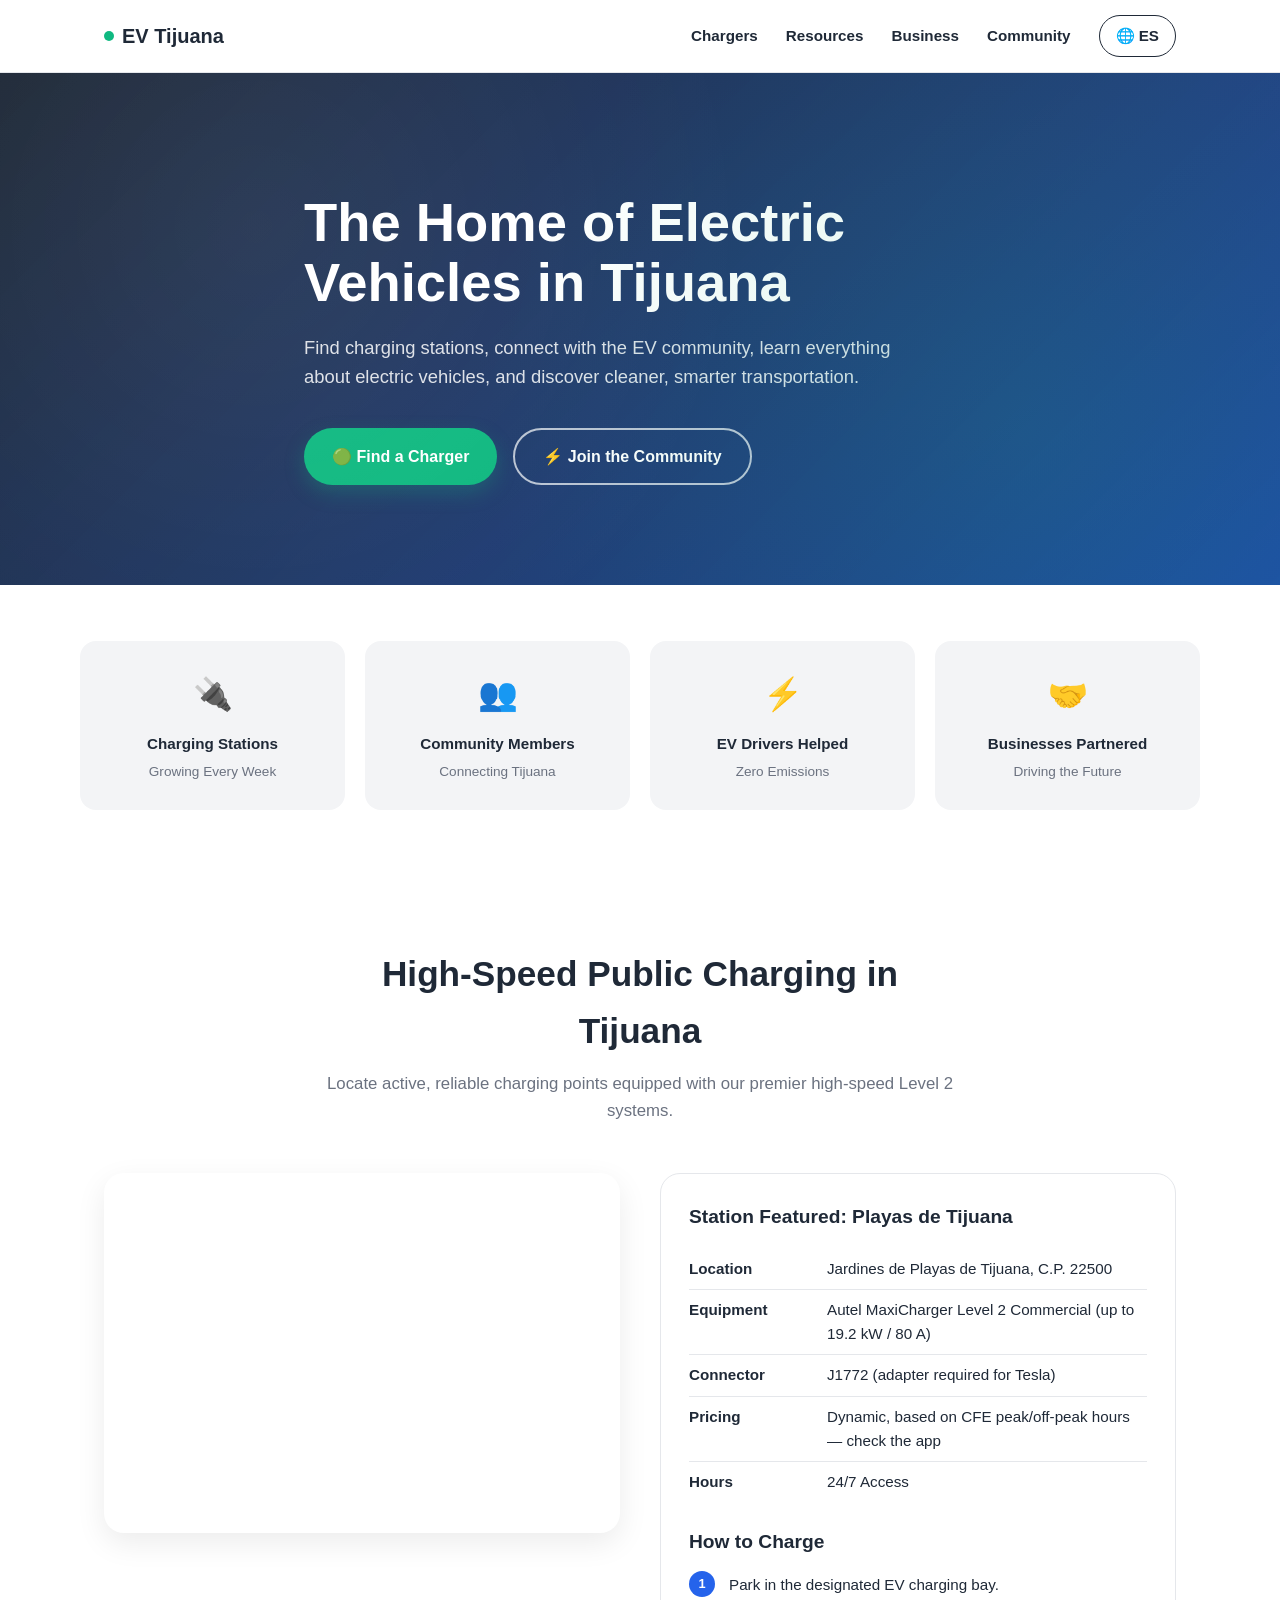
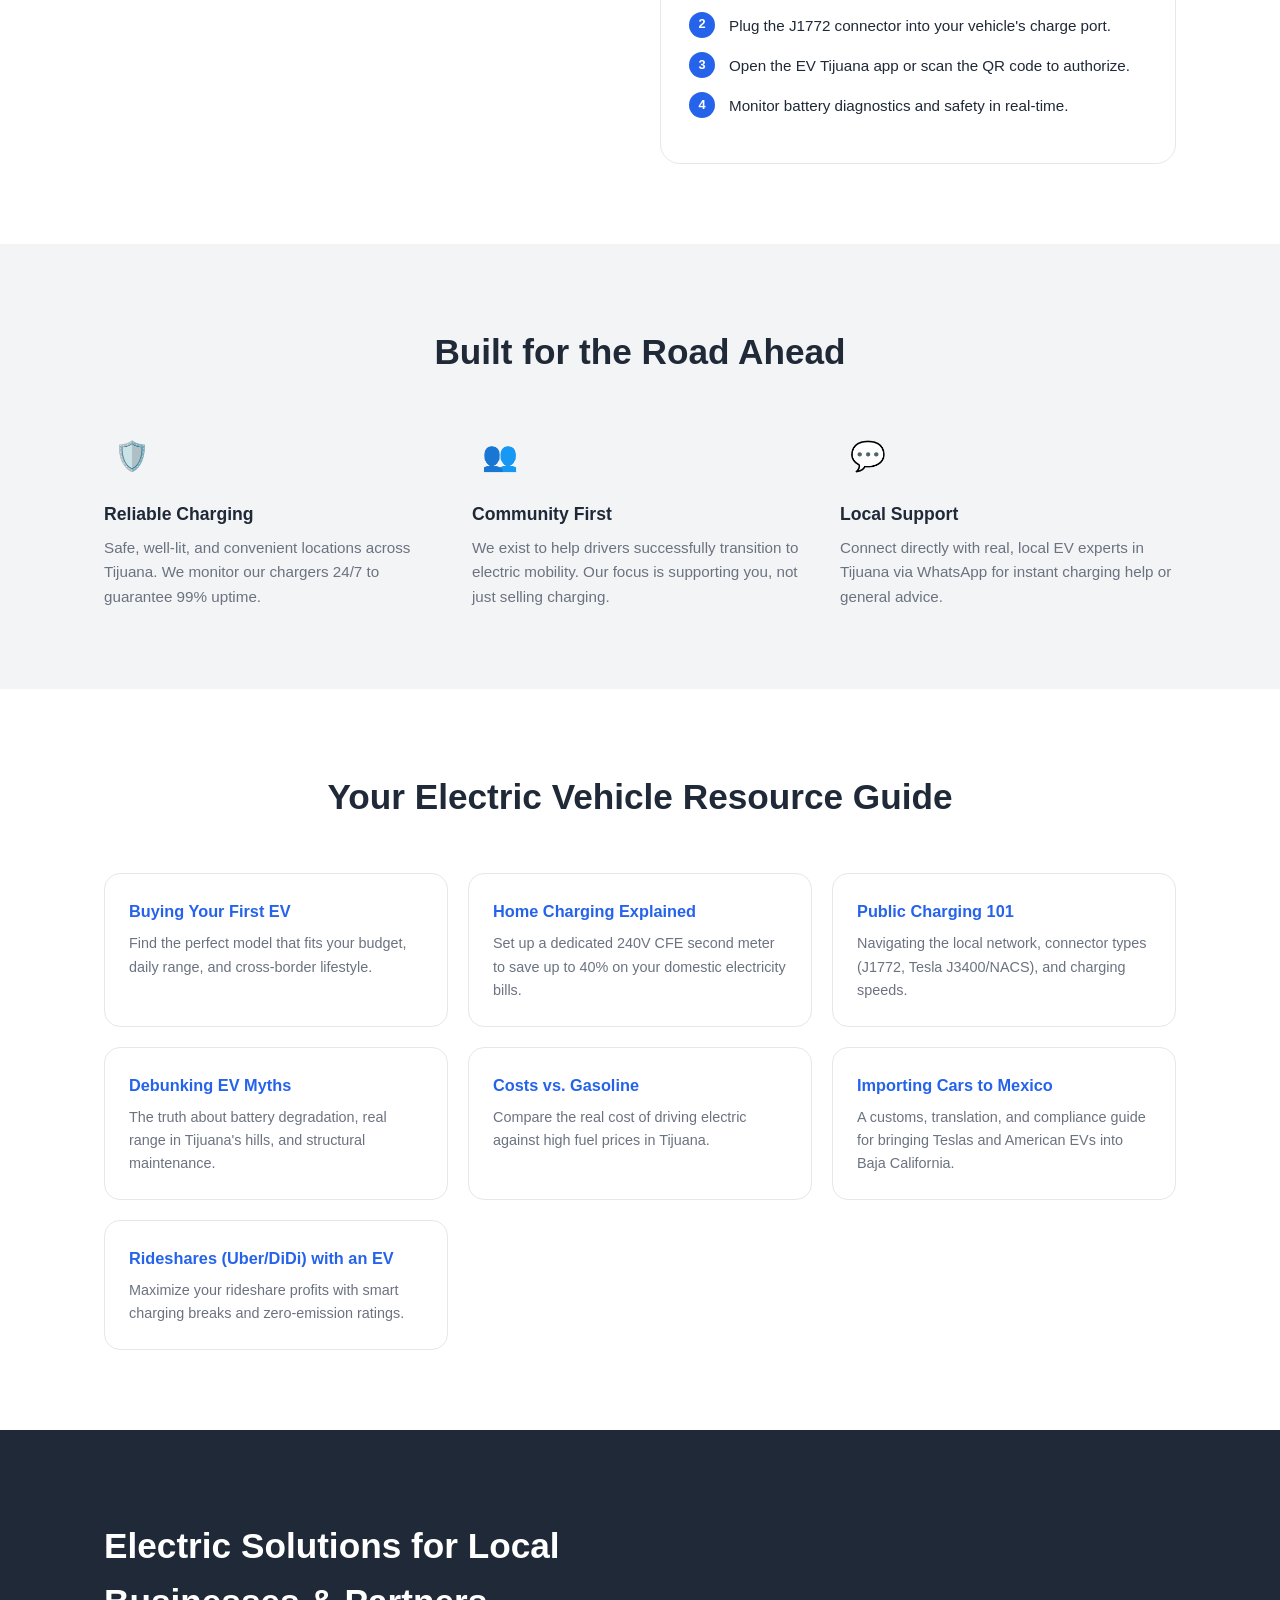
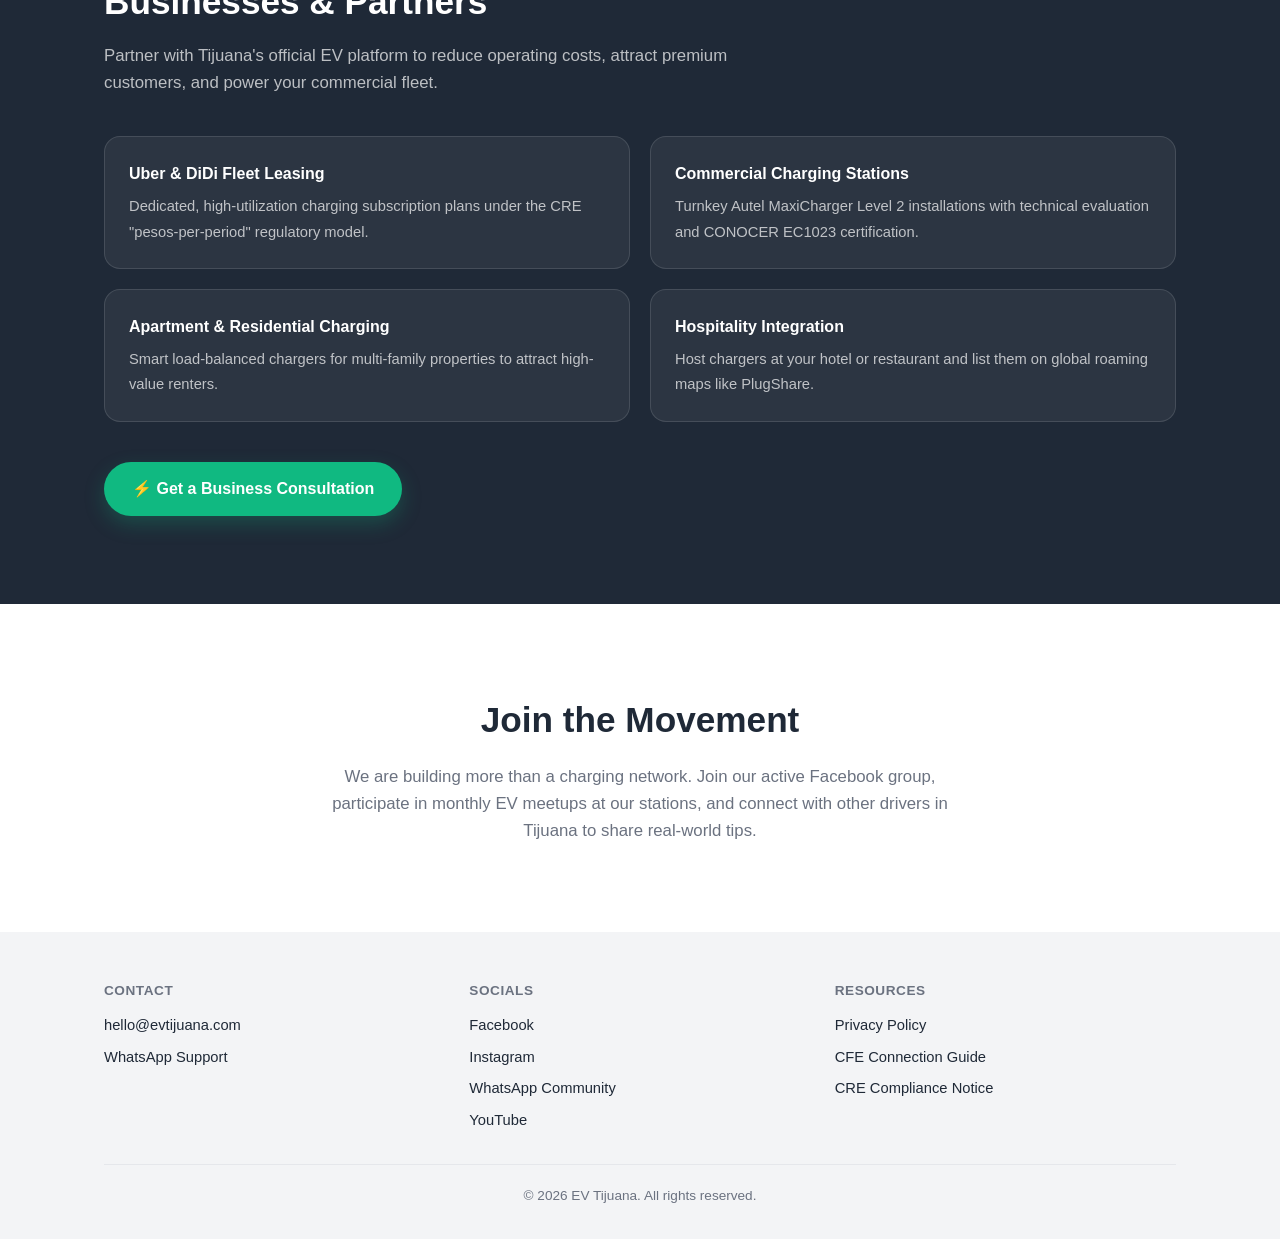
==== en.html @ b6d5e826 "Initial commit: bilingual EV Tijuana homepage" ====
<!DOCTYPE html>
<html lang="en">
<head>
<meta charset="UTF-8">
<meta name="viewport" content="width=device-width, initial-scale=1.0">
<title>EV Tijuana — The Home of Electric Vehicles in Tijuana</title>
<meta name="description" content="Find charging stations, connect with the EV community, and discover electric mobility in Tijuana.">
<link rel="icon" href="data:image/svg+xml,<svg xmlns=%22http://www.w3.org/2000/svg%22 viewBox=%220 0 100 100%22><text y=%22.9em%22 font-size=%2290%22>⚡</text></svg>">
<link rel="stylesheet" href="style.css">
</head>
<body>

<nav class="navbar">
  <div class="container">
    <a href="#" class="brand"><span class="brand-dot"></span> EV Tijuana</a>
    <div class="nav-links">
      <a href="#chargers">Chargers</a>
      <a href="#resources">Resources</a>
      <a href="#business">Business</a>
      <a href="#community">Community</a>
      <a href="index.html" class="lang-switch">🌐 ES</a>
    </div>
  </div>
</nav>

<header class="hero">
  <div class="container hero-inner">
    <h1>The Home of Electric Vehicles in Tijuana</h1>
    <p>Find charging stations, connect with the EV community, learn everything about electric vehicles, and discover cleaner, smarter transportation.</p>
    <div class="hero-actions">
      <a href="#chargers" class="btn btn-primary">🟢 Find a Charger</a>
      <a href="#community" class="btn btn-secondary">⚡ Join the Community</a>
    </div>
  </div>
</header>

<section class="container stats">
  <div class="stat-card">
    <div class="stat-icon">🔌</div>
    <div class="stat-label">Charging Stations</div>
    <div class="stat-value">Growing Every Week</div>
  </div>
  <div class="stat-card">
    <div class="stat-icon">👥</div>
    <div class="stat-label">Community Members</div>
    <div class="stat-value">Connecting Tijuana</div>
  </div>
  <div class="stat-card">
    <div class="stat-icon">⚡</div>
    <div class="stat-label">EV Drivers Helped</div>
    <div class="stat-value">Zero Emissions</div>
  </div>
  <div class="stat-card">
    <div class="stat-icon">🤝</div>
    <div class="stat-label">Businesses Partnered</div>
    <div class="stat-value">Driving the Future</div>
  </div>
</section>

<section id="chargers" class="section">
  <div class="container">
    <div class="section-head">
      <h2>High-Speed Public Charging in Tijuana</h2>
      <p>Locate active, reliable charging points equipped with our premier high-speed Level 2 systems.</p>
    </div>
    <div class="charger-layout">
      <iframe class="map-frame" loading="lazy" allowfullscreen
        src="https://maps.google.com/maps?q=Jardines%20de%20Playas%20de%20Tijuana%2C%2022500&t=&z=15&ie=UTF8&iwloc=&output=embed">
      </iframe>
      <div class="charger-card">
        <h3>Station Featured: Playas de Tijuana</h3>
        <ul class="charger-facts">
          <li><strong>Location</strong> Jardines de Playas de Tijuana, C.P. 22500</li>
          <li><strong>Equipment</strong> Autel MaxiCharger Level 2 Commercial (up to 19.2 kW / 80 A)</li>
          <li><strong>Connector</strong> J1772 (adapter required for Tesla)</li>
          <li><strong>Pricing</strong> Dynamic, based on CFE peak/off-peak hours — check the app</li>
          <li><strong>Hours</strong> 24/7 Access</li>
        </ul>
        <h3>How to Charge</h3>
        <ol class="steps">
          <li>Park in the designated EV charging bay.</li>
          <li>Plug the J1772 connector into your vehicle's charge port.</li>
          <li>Open the EV Tijuana app or scan the QR code to authorize.</li>
          <li>Monitor battery diagnostics and safety in real-time.</li>
        </ol>
      </div>
    </div>
  </div>
</section>

<section class="section section-alt">
  <div class="container">
    <div class="section-head">
      <h2>Built for the Road Ahead</h2>
    </div>
    <div class="why-grid">
      <div class="why-card">
        <div class="why-icon">🛡️</div>
        <h3>Reliable Charging</h3>
        <p>Safe, well-lit, and convenient locations across Tijuana. We monitor our chargers 24/7 to guarantee 99% uptime.</p>
      </div>
      <div class="why-card">
        <div class="why-icon">👥</div>
        <h3>Community First</h3>
        <p>We exist to help drivers successfully transition to electric mobility. Our focus is supporting you, not just selling charging.</p>
      </div>
      <div class="why-card">
        <div class="why-icon">💬</div>
        <h3>Local Support</h3>
        <p>Connect directly with real, local EV experts in Tijuana via WhatsApp for instant charging help or general advice.</p>
      </div>
    </div>
  </div>
</section>

<section id="resources" class="section">
  <div class="container">
    <div class="section-head">
      <h2>Your Electric Vehicle Resource Guide</h2>
    </div>
    <div class="resource-grid">
      <div class="resource-card">
        <h3>Buying Your First EV</h3>
        <p>Find the perfect model that fits your budget, daily range, and cross-border lifestyle.</p>
      </div>
      <div class="resource-card">
        <h3>Home Charging Explained</h3>
        <p>Set up a dedicated 240V CFE second meter to save up to 40% on your domestic electricity bills.</p>
      </div>
      <div class="resource-card">
        <h3>Public Charging 101</h3>
        <p>Navigating the local network, connector types (J1772, Tesla J3400/NACS), and charging speeds.</p>
      </div>
      <div class="resource-card">
        <h3>Debunking EV Myths</h3>
        <p>The truth about battery degradation, real range in Tijuana's hills, and structural maintenance.</p>
      </div>
      <div class="resource-card">
        <h3>Costs vs. Gasoline</h3>
        <p>Compare the real cost of driving electric against high fuel prices in Tijuana.</p>
      </div>
      <div class="resource-card">
        <h3>Importing Cars to Mexico</h3>
        <p>A customs, translation, and compliance guide for bringing Teslas and American EVs into Baja California.</p>
      </div>
      <div class="resource-card">
        <h3>Rideshares (Uber/DiDi) with an EV</h3>
        <p>Maximize your rideshare profits with smart charging breaks and zero-emission ratings.</p>
      </div>
    </div>
  </div>
</section>

<section id="business" class="fleet">
  <div class="container">
    <div class="section-head">
      <h2>Electric Solutions for Local Businesses & Partners</h2>
      <p>Partner with Tijuana's official EV platform to reduce operating costs, attract premium customers, and power your commercial fleet.</p>
    </div>
    <div class="fleet-grid">
      <div class="fleet-item">
        <strong>Uber & DiDi Fleet Leasing</strong>
        <span>Dedicated, high-utilization charging subscription plans under the CRE "pesos-per-period" regulatory model.</span>
      </div>
      <div class="fleet-item">
        <strong>Commercial Charging Stations</strong>
        <span>Turnkey Autel MaxiCharger Level 2 installations with technical evaluation and CONOCER EC1023 certification.</span>
      </div>
      <div class="fleet-item">
        <strong>Apartment & Residential Charging</strong>
        <span>Smart load-balanced chargers for multi-family properties to attract high-value renters.</span>
      </div>
      <div class="fleet-item">
        <strong>Hospitality Integration</strong>
        <span>Host chargers at your hotel or restaurant and list them on global roaming maps like PlugShare.</span>
      </div>
    </div>
    <a href="mailto:hello@evtijuana.com" class="btn btn-primary">⚡ Get a Business Consultation</a>
  </div>
</section>

<section id="community" class="community">
  <div class="container">
    <h2>Join the Movement</h2>
    <p>We are building more than a charging network. Join our active Facebook group, participate in monthly EV meetups at our stations, and connect with other drivers in Tijuana to share real-world tips.</p>
  </div>
</section>

<footer>
  <div class="container">
    <div class="footer-grid">
      <div class="footer-col">
        <h4>Contact</h4>
        <a href="mailto:hello@evtijuana.com">hello@evtijuana.com</a>
        <a href="#">WhatsApp Support</a>
      </div>
      <div class="footer-col">
        <h4>Socials</h4>
        <a href="#">Facebook</a>
        <a href="#">Instagram</a>
        <a href="#">WhatsApp Community</a>
        <a href="#">YouTube</a>
      </div>
      <div class="footer-col">
        <h4>Resources</h4>
        <a href="#">Privacy Policy</a>
        <a href="#">CFE Connection Guide</a>
        <a href="#">CRE Compliance Notice</a>
      </div>
    </div>
    <div class="footer-bottom">© 2026 EV Tijuana. All rights reserved.</div>
  </div>
</footer>

</body>
</html>
---- style.css ----
/* EV Tijuana — shared styles */

:root {
  --white: #FFFFFF;
  --charcoal: #1F2937;
  --blue: #2563EB;
  --blue-dark: #1D4ED8;
  --green: #10B981;
  --green-dark: #059669;
  --gray-100: #F3F4F6;
  --gray-200: #E5E7EB;
  --gray-500: #6B7280;
}

* { box-sizing: border-box; }

html { scroll-behavior: smooth; }

body {
  margin: 0;
  font-family: -apple-system, BlinkMacSystemFont, "Segoe UI", Roboto, Helvetica, Arial, sans-serif;
  color: var(--charcoal);
  background: var(--white);
  line-height: 1.6;
}

a { color: inherit; text-decoration: none; }

img { max-width: 100%; display: block; }

.container {
  max-width: 1120px;
  margin: 0 auto;
  padding: 0 24px;
}

/* ---------- Navbar ---------- */
.navbar {
  position: sticky;
  top: 0;
  z-index: 50;
  background: var(--white);
  border-bottom: 1px solid var(--gray-200);
}

.navbar .container {
  display: flex;
  align-items: center;
  justify-content: space-between;
  height: 72px;
}

.brand {
  font-weight: 800;
  font-size: 1.25rem;
  color: var(--charcoal);
  display: flex;
  align-items: center;
  gap: 8px;
}

.brand-dot {
  width: 10px;
  height: 10px;
  border-radius: 50%;
  background: var(--green);
  display: inline-block;
}

.nav-links {
  display: flex;
  align-items: center;
  gap: 28px;
}

.nav-links a {
  font-weight: 600;
  font-size: 0.95rem;
  color: var(--charcoal);
}

.nav-links a:hover { color: var(--blue); }

.lang-switch {
  display: inline-flex;
  align-items: center;
  gap: 6px;
  padding: 8px 16px;
  border-radius: 999px;
  border: 1.5px solid var(--charcoal);
  font-weight: 700;
  font-size: 0.85rem;
  transition: background 0.15s ease, color 0.15s ease;
}

.lang-switch:hover {
  background: var(--charcoal);
  color: var(--white);
}

/* ---------- Buttons ---------- */
.btn {
  display: inline-flex;
  align-items: center;
  gap: 8px;
  padding: 14px 28px;
  border-radius: 999px;
  font-weight: 700;
  font-size: 1rem;
  border: none;
  cursor: pointer;
  transition: transform 0.15s ease, box-shadow 0.15s ease;
}

.btn:hover { transform: translateY(-1px); }

.btn-primary {
  background: var(--green);
  color: var(--white);
  box-shadow: 0 8px 20px rgba(16, 185, 129, 0.25);
}

.btn-primary:hover { background: var(--green-dark); }

.btn-secondary {
  background: transparent;
  color: var(--white);
  border: 2px solid rgba(255, 255, 255, 0.7);
}

.btn-secondary:hover { background: rgba(255, 255, 255, 0.12); }

.btn-outline {
  background: transparent;
  color: var(--blue);
  border: 2px solid var(--blue);
}

.btn-outline:hover { background: var(--blue); color: var(--white); }

/* ---------- Hero ---------- */
.hero {
  position: relative;
  background:
    linear-gradient(135deg, rgba(31,41,55,0.88), rgba(37,99,235,0.55)),
    linear-gradient(160deg, #1F2937 0%, #24344a 45%, #16324f 100%);
  color: var(--white);
  padding: 120px 0 100px;
  overflow: hidden;
}

.hero::after {
  content: "";
  position: absolute;
  inset: 0;
  background-image: radial-gradient(circle at 20% 30%, rgba(255,255,255,0.06) 0, transparent 45%),
                     radial-gradient(circle at 80% 70%, rgba(16,185,129,0.15) 0, transparent 50%);
  pointer-events: none;
}

.hero-inner {
  position: relative;
  max-width: 720px;
}

.hero h1 {
  font-size: clamp(2.2rem, 5vw, 3.4rem);
  font-weight: 800;
  line-height: 1.1;
  margin: 0 0 20px;
}

.hero p {
  font-size: 1.15rem;
  color: rgba(255,255,255,0.85);
  margin: 0 0 36px;
  max-width: 600px;
}

.hero-actions {
  display: flex;
  flex-wrap: wrap;
  gap: 16px;
}

/* ---------- Stats ---------- */
.stats {
  display: grid;
  grid-template-columns: repeat(4, 1fr);
  gap: 20px;
  padding: 56px 0;
}

.stat-card {
  text-align: center;
  padding: 28px 16px;
  border-radius: 16px;
  background: var(--gray-100);
}

.stat-icon { font-size: 2rem; margin-bottom: 12px; }

.stat-label {
  font-weight: 700;
  font-size: 0.95rem;
  color: var(--charcoal);
  margin-bottom: 4px;
}

.stat-value {
  font-size: 0.85rem;
  color: var(--gray-500);
}

/* ---------- Section shell ---------- */
.section { padding: 80px 0; }
.section-alt { background: var(--gray-100); }

.section-head {
  max-width: 640px;
  margin: 0 auto 48px;
  text-align: center;
}

.section-head h2 {
  font-size: clamp(1.6rem, 3vw, 2.2rem);
  font-weight: 800;
  margin: 0 0 12px;
}

.section-head p {
  color: var(--gray-500);
  font-size: 1.05rem;
  margin: 0;
}

/* ---------- Map / charger card ---------- */
.charger-layout {
  display: grid;
  grid-template-columns: 1fr 1fr;
  gap: 40px;
  align-items: start;
}

.map-frame {
  width: 100%;
  height: 360px;
  border: 0;
  border-radius: 20px;
  box-shadow: 0 10px 30px rgba(0,0,0,0.08);
}

.charger-card {
  background: var(--white);
  border: 1px solid var(--gray-200);
  border-radius: 20px;
  padding: 28px;
}

.charger-card h3 {
  margin: 0 0 16px;
  font-size: 1.2rem;
}

.charger-facts {
  list-style: none;
  padding: 0;
  margin: 0 0 24px;
}

.charger-facts li {
  display: flex;
  gap: 8px;
  padding: 8px 0;
  border-bottom: 1px solid var(--gray-200);
  font-size: 0.95rem;
}

.charger-facts li:last-child { border-bottom: none; }

.charger-facts strong { color: var(--charcoal); min-width: 130px; flex-shrink: 0; }

.steps {
  list-style: none;
  counter-reset: step;
  padding: 0;
  margin: 0;
}

.steps li {
  counter-increment: step;
  position: relative;
  padding: 0 0 16px 40px;
  font-size: 0.95rem;
}

.steps li::before {
  content: counter(step);
  position: absolute;
  left: 0;
  top: -2px;
  width: 26px;
  height: 26px;
  border-radius: 50%;
  background: var(--blue);
  color: var(--white);
  font-weight: 700;
  font-size: 0.8rem;
  display: flex;
  align-items: center;
  justify-content: center;
}

/* ---------- Why us columns ---------- */
.why-grid {
  display: grid;
  grid-template-columns: repeat(3, 1fr);
  gap: 32px;
}

.why-card { text-align: left; }

.why-icon {
  font-size: 1.8rem;
  width: 56px;
  height: 56px;
  display: flex;
  align-items: center;
  justify-content: center;
  border-radius: 14px;
  background: var(--gray-100);
  margin-bottom: 16px;
}

.why-card h3 { margin: 0 0 8px; font-size: 1.1rem; }
.why-card p { margin: 0; color: var(--gray-500); font-size: 0.95rem; }

/* ---------- Resource grid ---------- */
.resource-grid {
  display: grid;
  grid-template-columns: repeat(3, 1fr);
  gap: 20px;
}

.resource-card {
  background: var(--white);
  border: 1px solid var(--gray-200);
  border-radius: 16px;
  padding: 24px;
  transition: box-shadow 0.15s ease, transform 0.15s ease;
}

.resource-card:hover {
  box-shadow: 0 12px 24px rgba(0,0,0,0.06);
  transform: translateY(-2px);
}

.resource-card h3 {
  margin: 0 0 8px;
  font-size: 1.02rem;
  color: var(--blue);
}

.resource-card p { margin: 0; font-size: 0.9rem; color: var(--gray-500); }

/* ---------- Fleet / commercial (dark) ---------- */
.fleet {
  background: var(--charcoal);
  color: var(--white);
  padding: 88px 0;
}

.fleet .section-head { text-align: left; margin: 0 0 40px; max-width: 640px; }
.fleet .section-head h2 { color: var(--white); }
.fleet .section-head p { color: rgba(255,255,255,0.7); }

.fleet-grid {
  display: grid;
  grid-template-columns: repeat(2, 1fr);
  gap: 20px;
  margin-bottom: 40px;
}

.fleet-item {
  background: rgba(255,255,255,0.06);
  border: 1px solid rgba(255,255,255,0.12);
  border-radius: 16px;
  padding: 24px;
}

.fleet-item strong { color: var(--white); display: block; margin-bottom: 6px; }
.fleet-item span { color: rgba(255,255,255,0.7); font-size: 0.92rem; }

/* ---------- Community ---------- */
.community {
  text-align: center;
  padding: 88px 0;
}

.community h2 { font-size: clamp(1.6rem, 3vw, 2.2rem); font-weight: 800; margin: 0 0 16px; }
.community p { max-width: 620px; margin: 0 auto; color: var(--gray-500); font-size: 1.05rem; }

/* ---------- Footer ---------- */
footer {
  background: var(--gray-100);
  padding: 48px 0 32px;
}

.footer-grid {
  display: grid;
  grid-template-columns: repeat(3, 1fr);
  gap: 24px;
  margin-bottom: 24px;
}

.footer-col h4 {
  font-size: 0.85rem;
  text-transform: uppercase;
  letter-spacing: 0.04em;
  color: var(--gray-500);
  margin: 0 0 12px;
}

.footer-col a, .footer-col span {
  display: block;
  font-size: 0.92rem;
  margin-bottom: 8px;
  color: var(--charcoal);
}

.footer-col a:hover { color: var(--blue); }

.footer-bottom {
  border-top: 1px solid var(--gray-200);
  padding-top: 20px;
  font-size: 0.85rem;
  color: var(--gray-500);
  text-align: center;
}

/* ---------- Responsive ---------- */
@media (max-width: 860px) {
  .stats { grid-template-columns: repeat(2, 1fr); }
  .charger-layout { grid-template-columns: 1fr; }
  .why-grid { grid-template-columns: 1fr; }
  .resource-grid { grid-template-columns: repeat(2, 1fr); }
  .fleet-grid { grid-template-columns: 1fr; }
  .footer-grid { grid-template-columns: 1fr; }
  .nav-links { display: none; }
}

@media (max-width: 560px) {
  .resource-grid { grid-template-columns: 1fr; }
  .hero { padding: 90px 0 70px; }
}
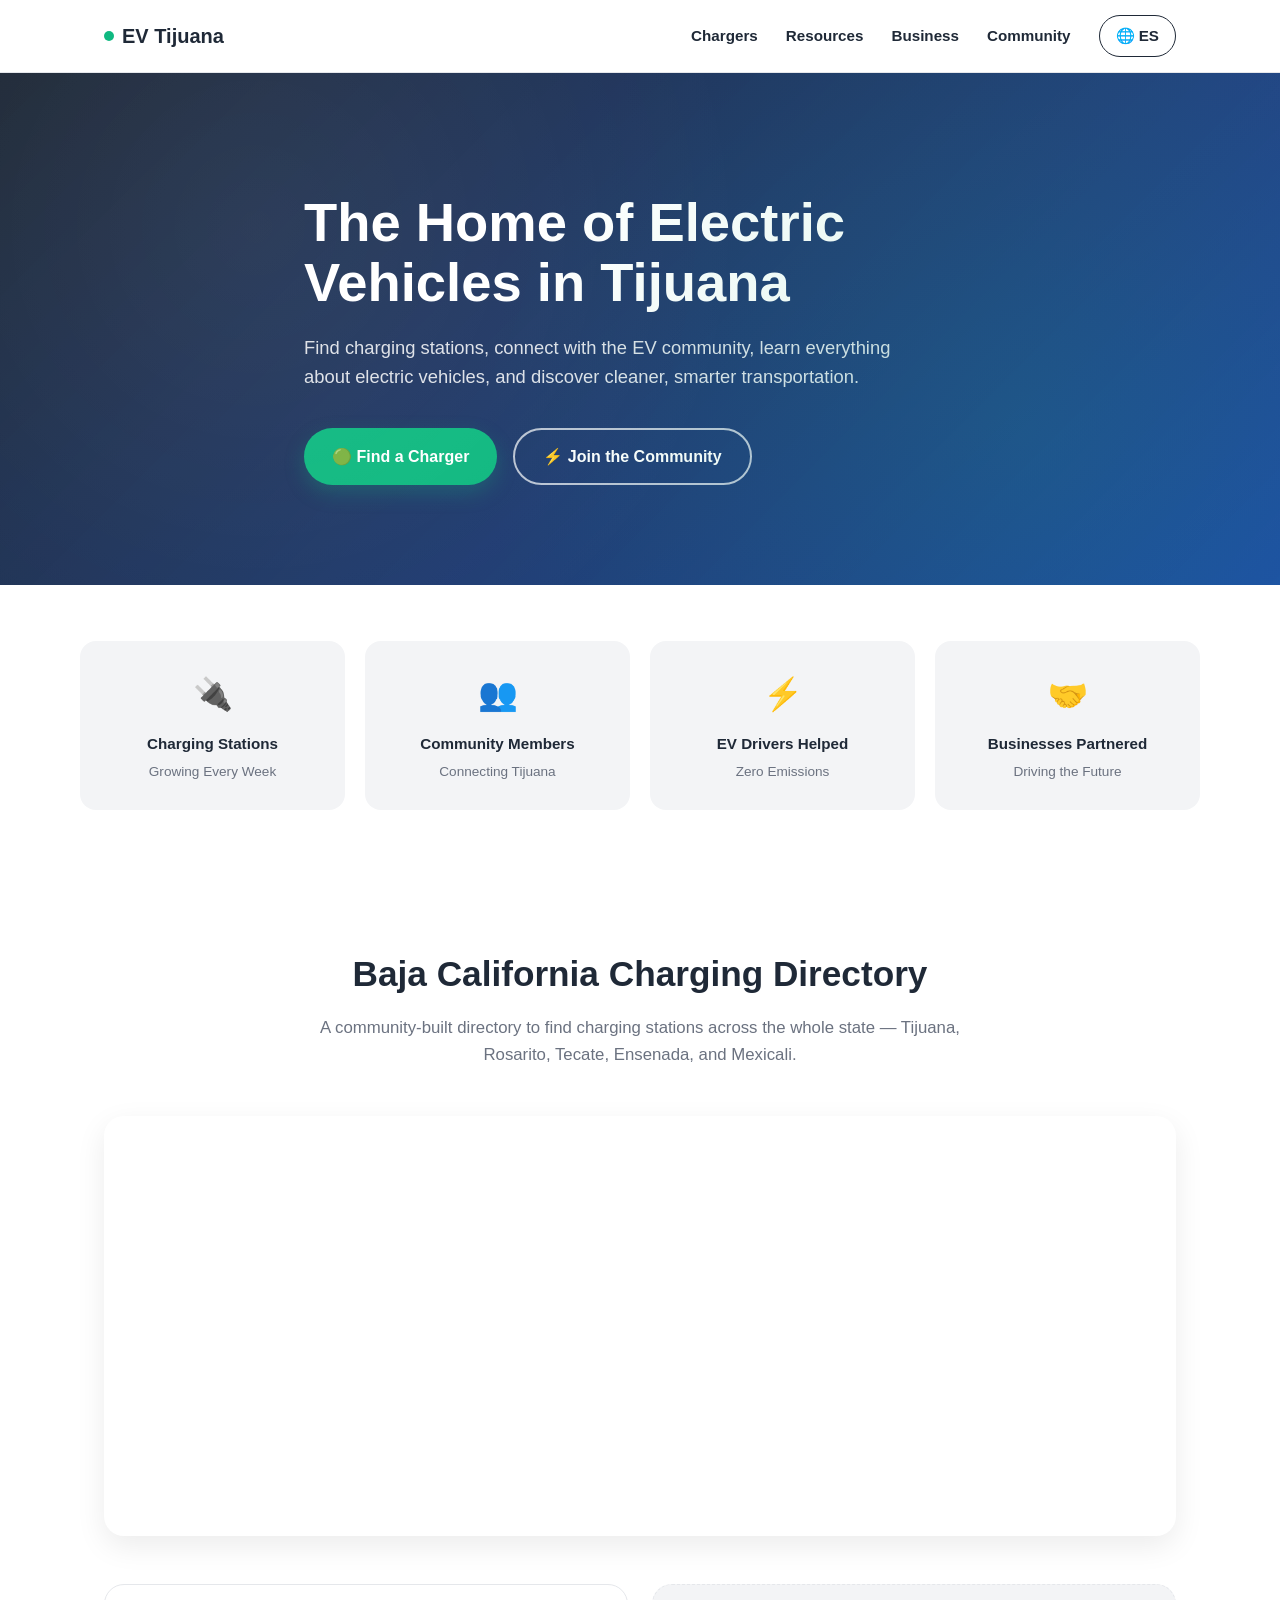
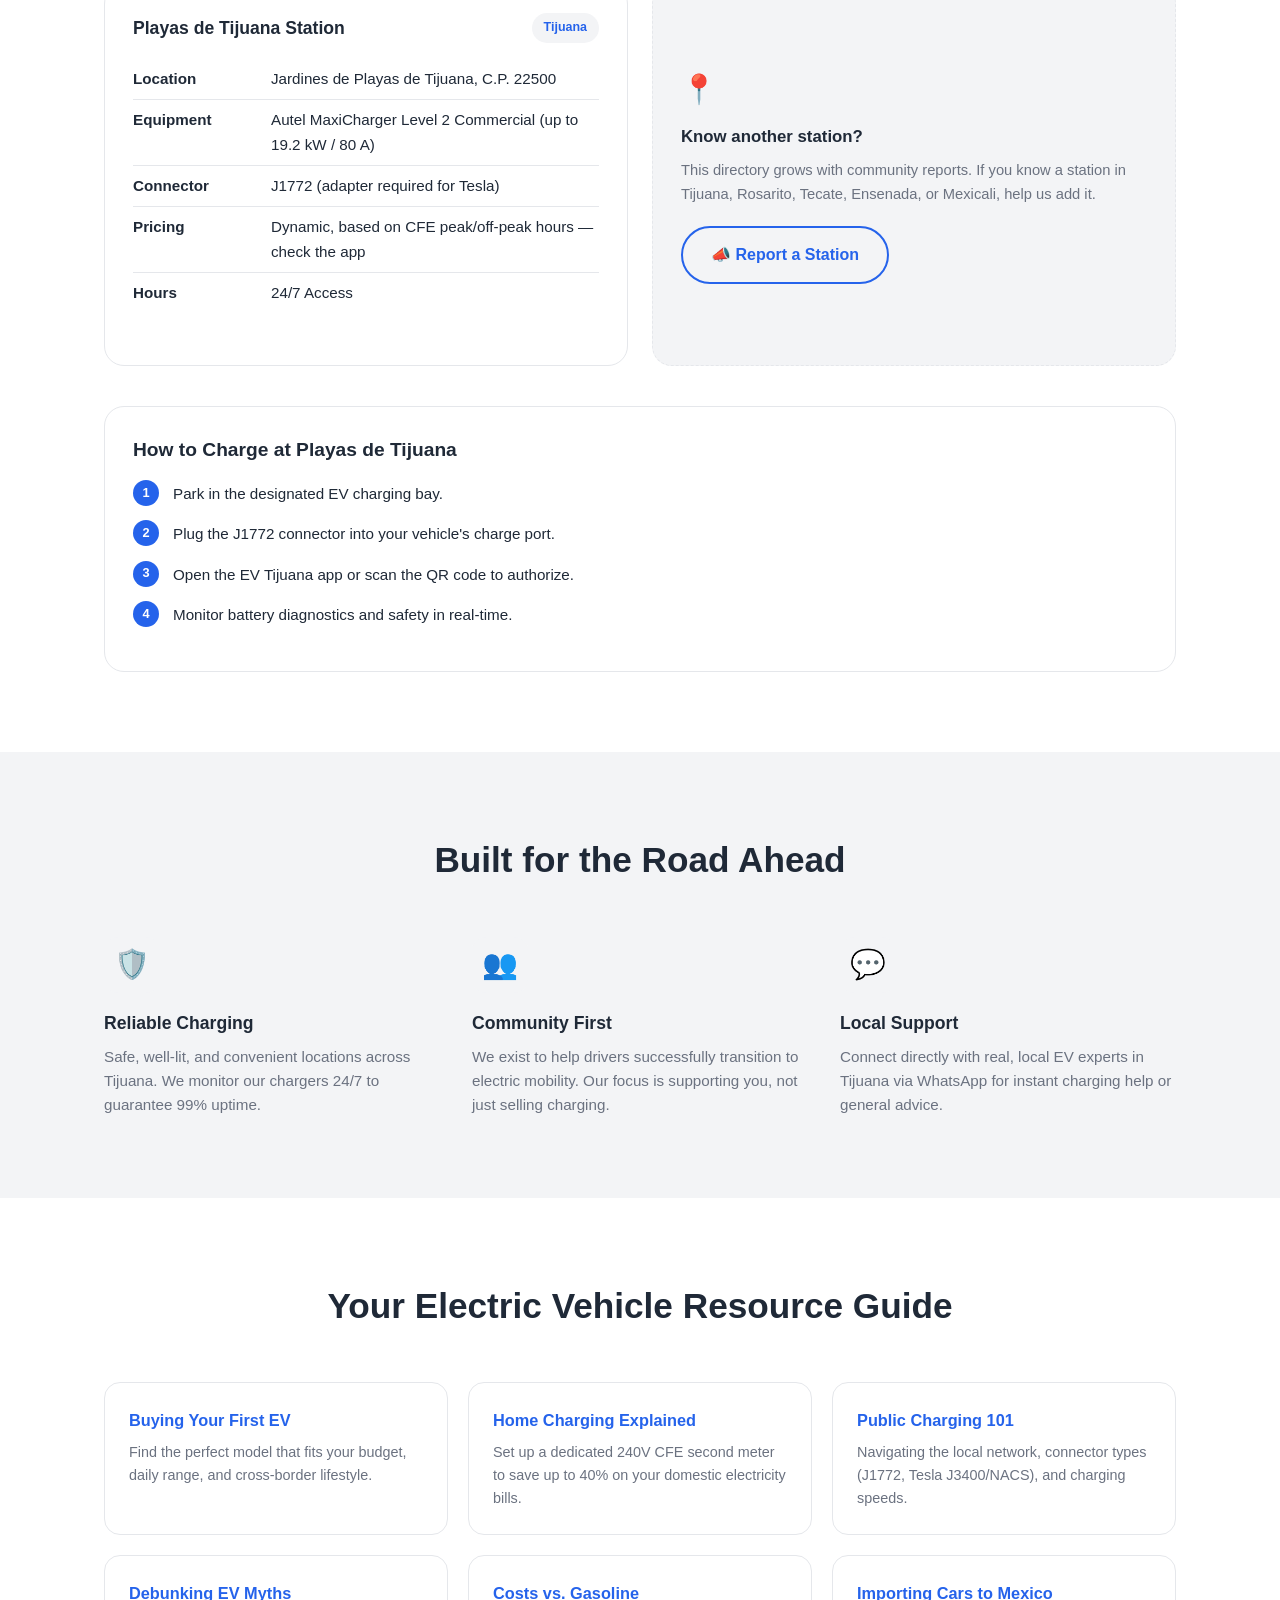
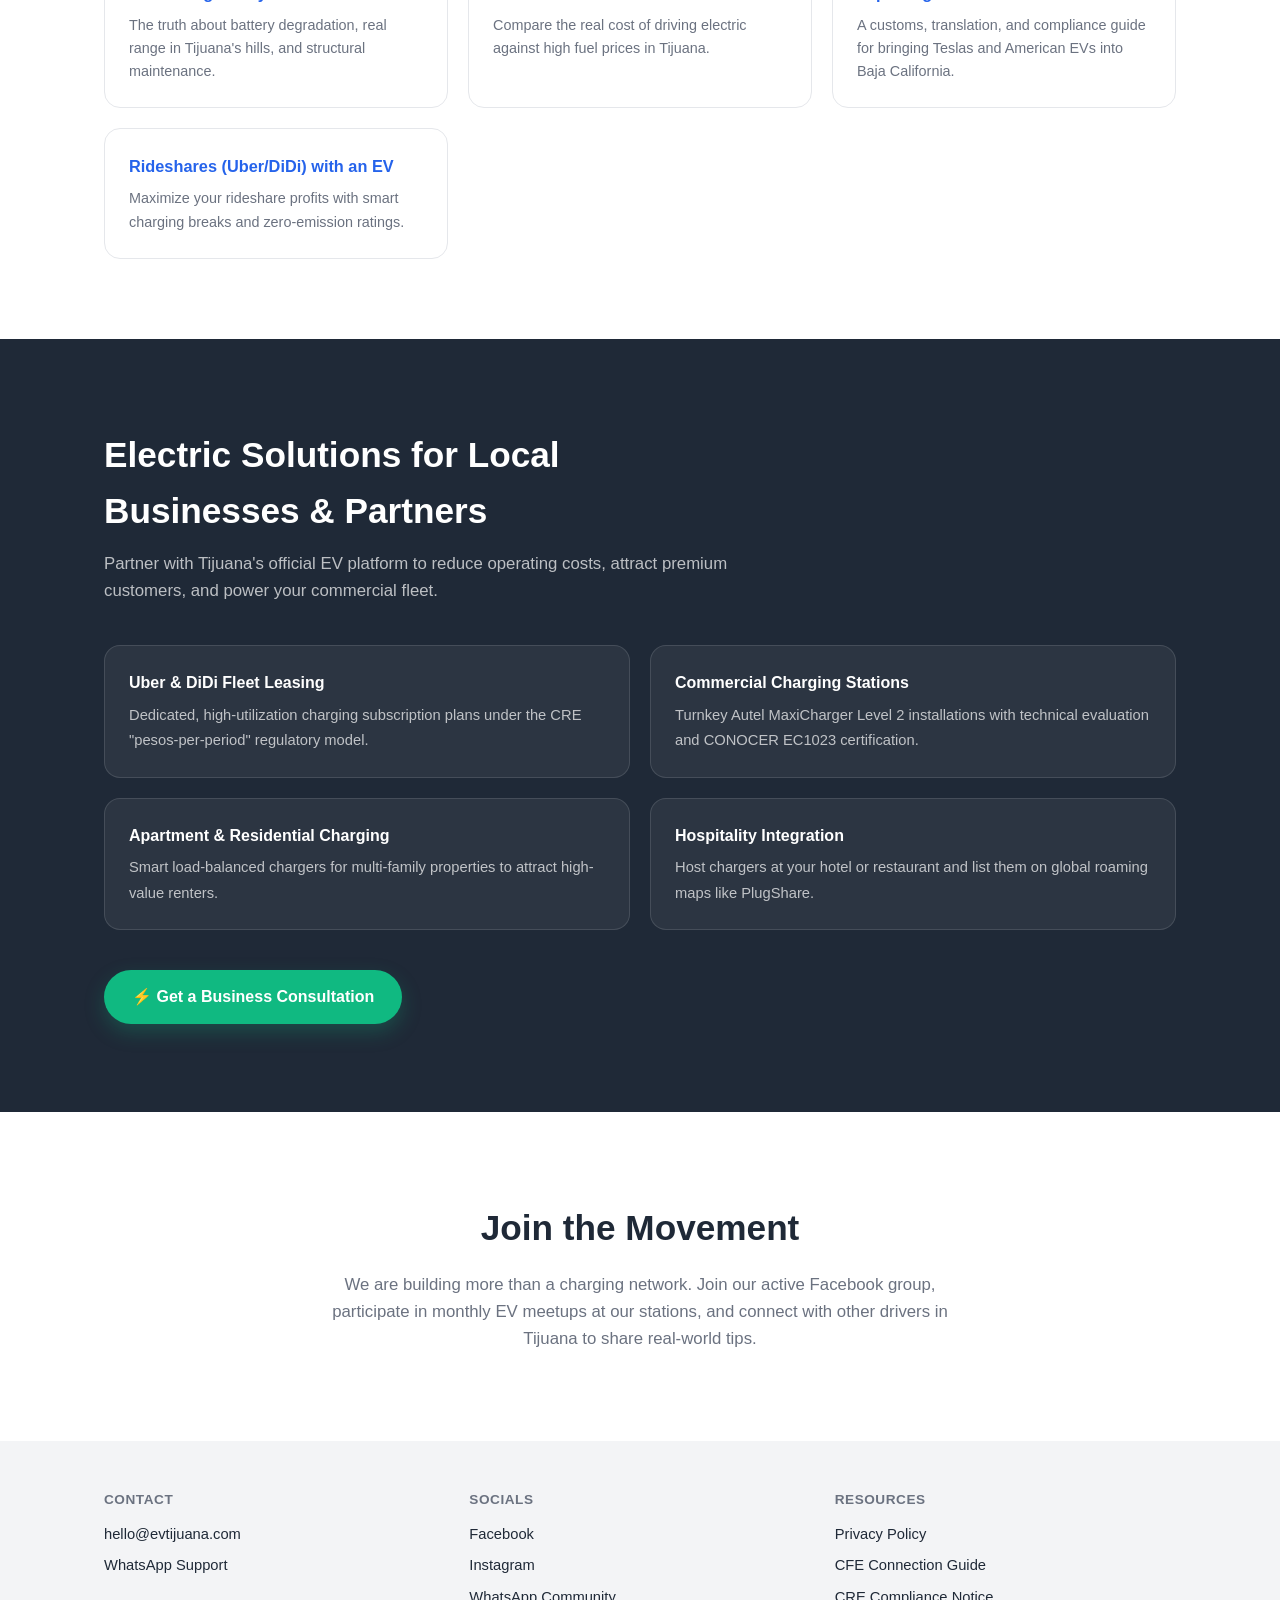
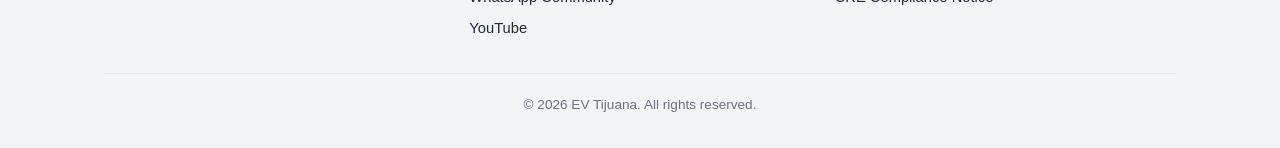
==== commit cfa8b159: "Turn charger section into a regional Baja California directory with community reporting" ====
--- a/en.html
+++ b/en.html
@@ -4,7 +4,7 @@
 <meta charset="UTF-8">
 <meta name="viewport" content="width=device-width, initial-scale=1.0">
 <title>EV Tijuana — The Home of Electric Vehicles in Tijuana</title>
-<meta name="description" content="Find charging stations, connect with the EV community, and discover electric mobility in Tijuana.">
+<meta name="description" content="Community charging station directory for electric vehicles in Baja California — Tijuana, Rosarito, Tecate, Ensenada, and Mexicali.">
 <link rel="icon" href="data:image/svg+xml,<svg xmlns=%22http://www.w3.org/2000/svg%22 viewBox=%220 0 100 100%22><text y=%22.9em%22 font-size=%2290%22>⚡</text></svg>">
 <link rel="stylesheet" href="style.css">
 </head>
@@ -60,15 +60,20 @@
 <section id="chargers" class="section">
   <div class="container">
     <div class="section-head">
-      <h2>High-Speed Public Charging in Tijuana</h2>
-      <p>Locate active, reliable charging points equipped with our premier high-speed Level 2 systems.</p>
-    </div>
-    <div class="charger-layout">
-      <iframe class="map-frame" loading="lazy" allowfullscreen
-        src="https://maps.google.com/maps?q=Jardines%20de%20Playas%20de%20Tijuana%2C%2022500&t=&z=15&ie=UTF8&iwloc=&output=embed">
-      </iframe>
-      <div class="charger-card">
-        <h3>Station Featured: Playas de Tijuana</h3>
+      <h2>Baja California Charging Directory</h2>
+      <p>A community-built directory to find charging stations across the whole state — Tijuana, Rosarito, Tecate, Ensenada, and Mexicali.</p>
+    </div>
+
+    <iframe class="map-frame map-frame-wide" loading="lazy" allowfullscreen
+      src="https://maps.google.com/maps?q=Baja%20California%2C%20M%C3%A9xico&t=&z=8&ie=UTF8&iwloc=&output=embed">
+    </iframe>
+
+    <div class="station-grid">
+      <div class="station-card">
+        <div class="station-card-head">
+          <h3>Playas de Tijuana Station</h3>
+          <span class="station-tag">Tijuana</span>
+        </div>
         <ul class="charger-facts">
           <li><strong>Location</strong> Jardines de Playas de Tijuana, C.P. 22500</li>
           <li><strong>Equipment</strong> Autel MaxiCharger Level 2 Commercial (up to 19.2 kW / 80 A)</li>
@@ -76,14 +81,23 @@
           <li><strong>Pricing</strong> Dynamic, based on CFE peak/off-peak hours — check the app</li>
           <li><strong>Hours</strong> 24/7 Access</li>
         </ul>
-        <h3>How to Charge</h3>
-        <ol class="steps">
-          <li>Park in the designated EV charging bay.</li>
-          <li>Plug the J1772 connector into your vehicle's charge port.</li>
-          <li>Open the EV Tijuana app or scan the QR code to authorize.</li>
-          <li>Monitor battery diagnostics and safety in real-time.</li>
-        </ol>
-      </div>
+      </div>
+      <div class="station-card station-card-empty">
+        <div class="station-empty-icon">📍</div>
+        <h3>Know another station?</h3>
+        <p>This directory grows with community reports. If you know a station in Tijuana, Rosarito, Tecate, Ensenada, or Mexicali, help us add it.</p>
+        <a href="mailto:hello@evtijuana.com?subject=New%20charging%20station&body=Station%20name%3A%0ACity%3A%0AFull%20address%3A%0AConnector%20type%3A%0AComments%3A" class="btn btn-outline">📣 Report a Station</a>
+      </div>
+    </div>
+
+    <div class="charger-card">
+      <h3>How to Charge at Playas de Tijuana</h3>
+      <ol class="steps">
+        <li>Park in the designated EV charging bay.</li>
+        <li>Plug the J1772 connector into your vehicle's charge port.</li>
+        <li>Open the EV Tijuana app or scan the QR code to authorize.</li>
+        <li>Monitor battery diagnostics and safety in real-time.</li>
+      </ol>
     </div>
   </div>
 </section>
--- a/style.css
+++ b/style.css
@@ -250,11 +250,71 @@
   box-shadow: 0 10px 30px rgba(0,0,0,0.08);
 }
 
+.map-frame-wide {
+  height: 420px;
+  margin-bottom: 40px;
+}
+
 .charger-card {
   background: var(--white);
   border: 1px solid var(--gray-200);
   border-radius: 20px;
   padding: 28px;
+}
+
+/* ---------- Station directory grid ---------- */
+.station-grid {
+  display: grid;
+  grid-template-columns: repeat(2, 1fr);
+  gap: 24px;
+  margin-bottom: 40px;
+}
+
+.station-card {
+  background: var(--white);
+  border: 1px solid var(--gray-200);
+  border-radius: 20px;
+  padding: 28px;
+}
+
+.station-card-head {
+  display: flex;
+  align-items: center;
+  justify-content: space-between;
+  gap: 12px;
+  margin-bottom: 16px;
+}
+
+.station-card-head h3 { margin: 0; font-size: 1.1rem; }
+
+.station-tag {
+  background: var(--gray-100);
+  color: var(--blue);
+  font-weight: 700;
+  font-size: 0.78rem;
+  padding: 5px 12px;
+  border-radius: 999px;
+  white-space: nowrap;
+}
+
+.station-card-empty {
+  display: flex;
+  flex-direction: column;
+  align-items: flex-start;
+  justify-content: center;
+  text-align: left;
+  background: var(--gray-100);
+  border: 1.5px dashed var(--gray-200);
+}
+
+.station-empty-icon { font-size: 1.8rem; margin-bottom: 12px; }
+
+.station-card-empty h3 { margin: 0 0 8px; font-size: 1.05rem; }
+
+.station-card-empty p {
+  margin: 0 0 20px;
+  color: var(--gray-500);
+  font-size: 0.92rem;
 }
 
 .charger-card h3 {
@@ -442,6 +502,7 @@
 @media (max-width: 860px) {
   .stats { grid-template-columns: repeat(2, 1fr); }
   .charger-layout { grid-template-columns: 1fr; }
+  .station-grid { grid-template-columns: 1fr; }
   .why-grid { grid-template-columns: 1fr; }
   .resource-grid { grid-template-columns: repeat(2, 1fr); }
   .fleet-grid { grid-template-columns: 1fr; }
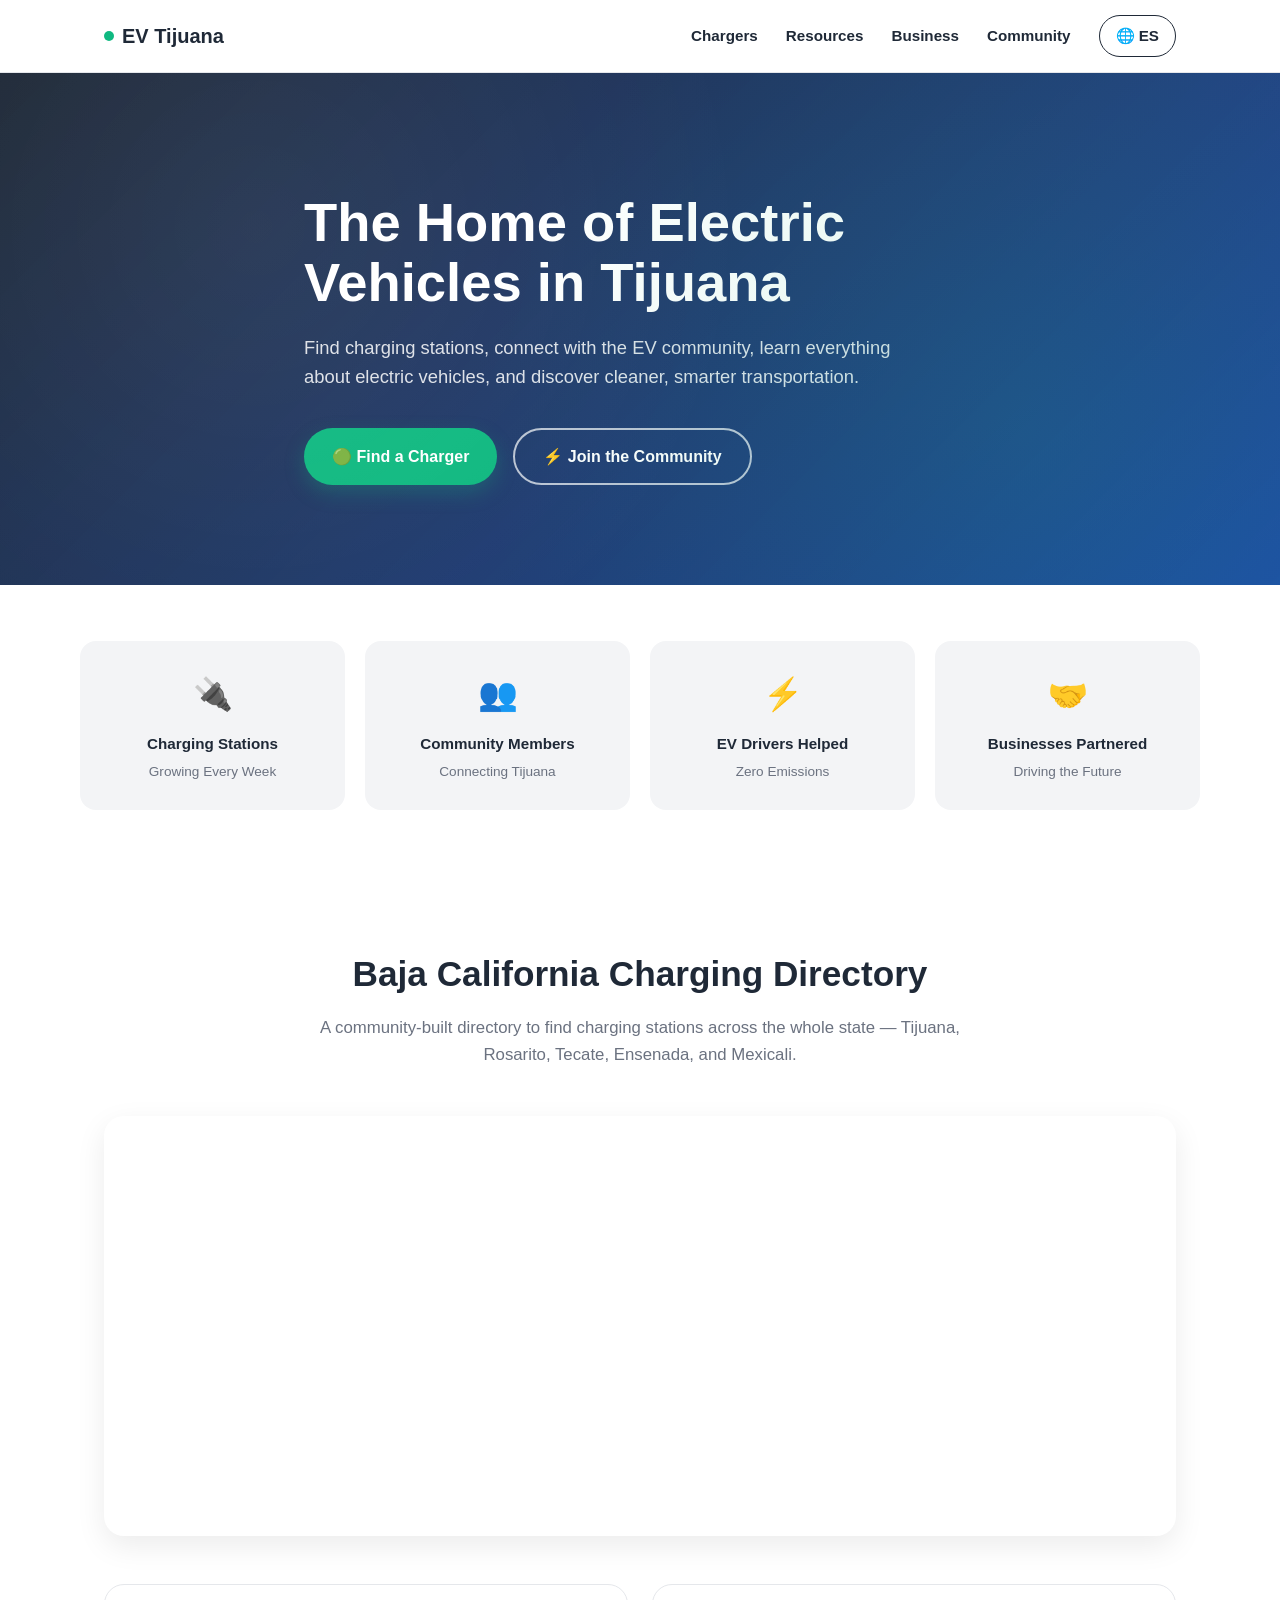
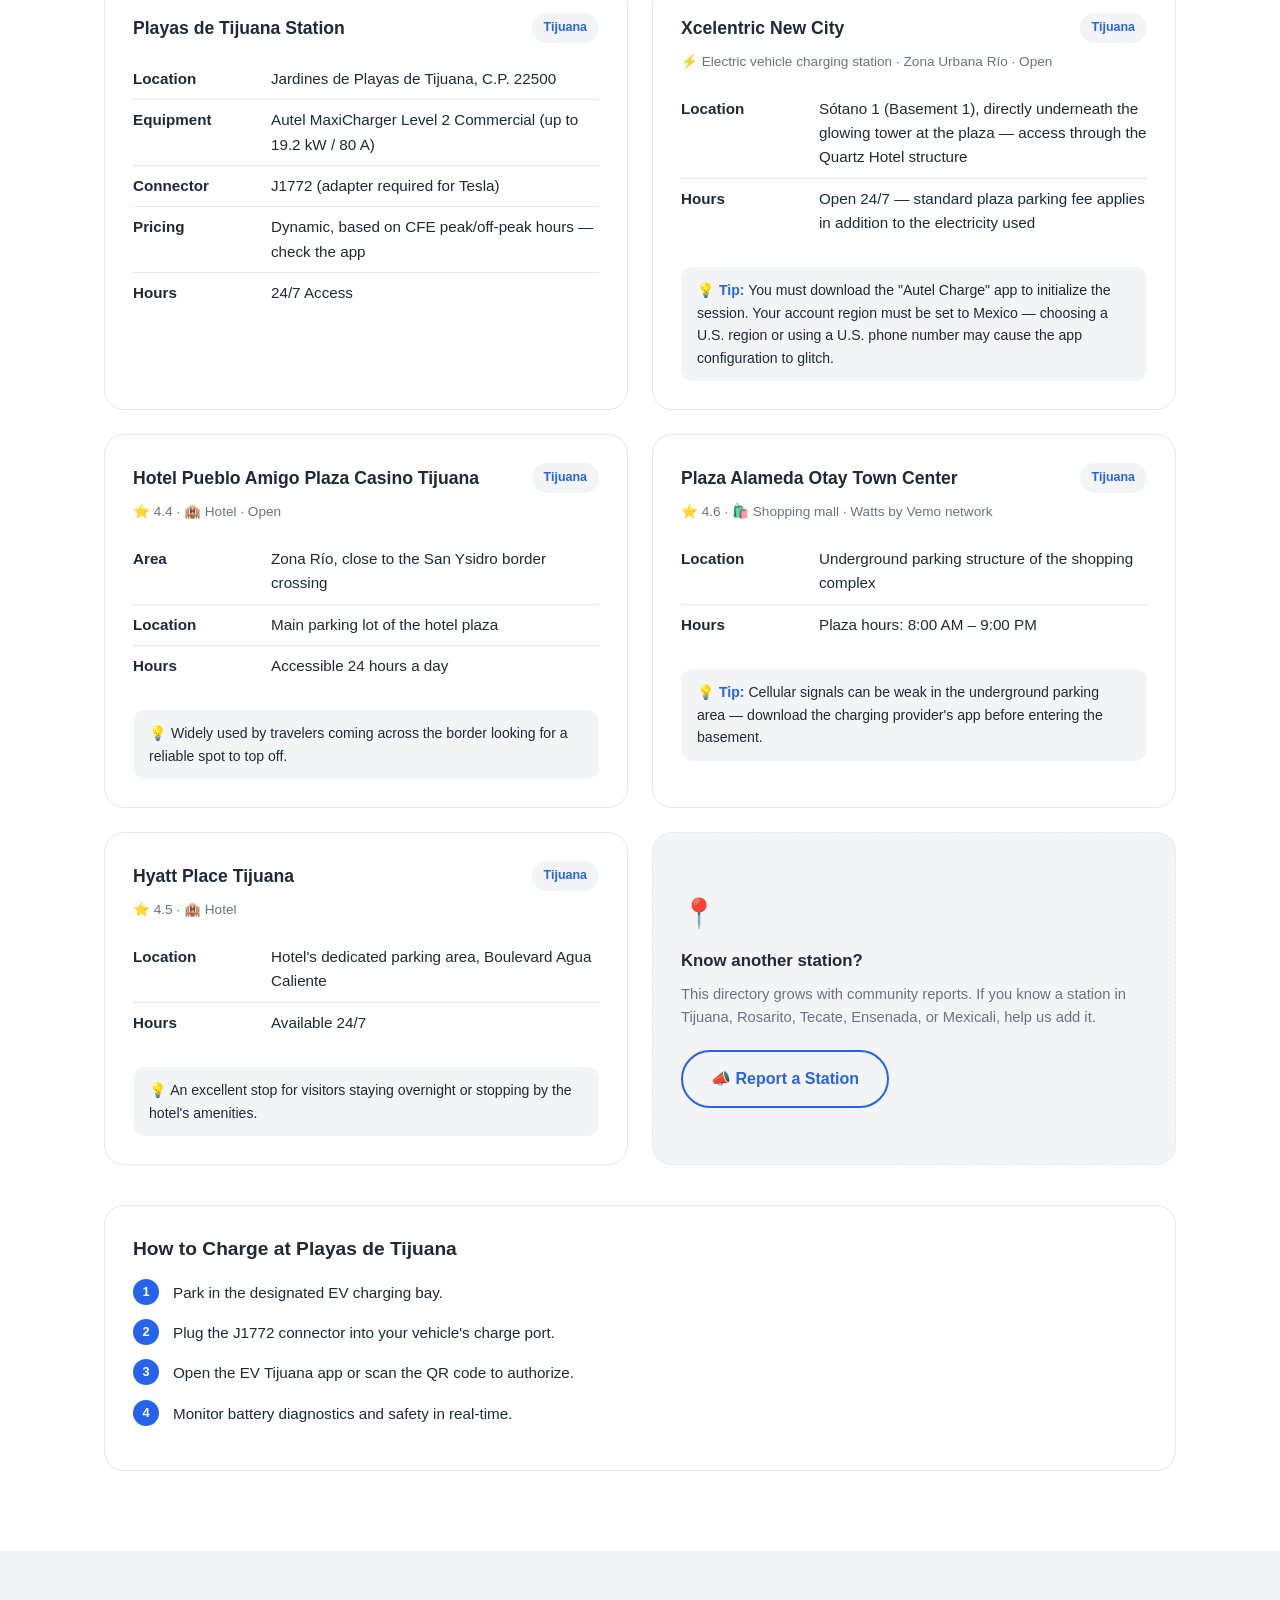
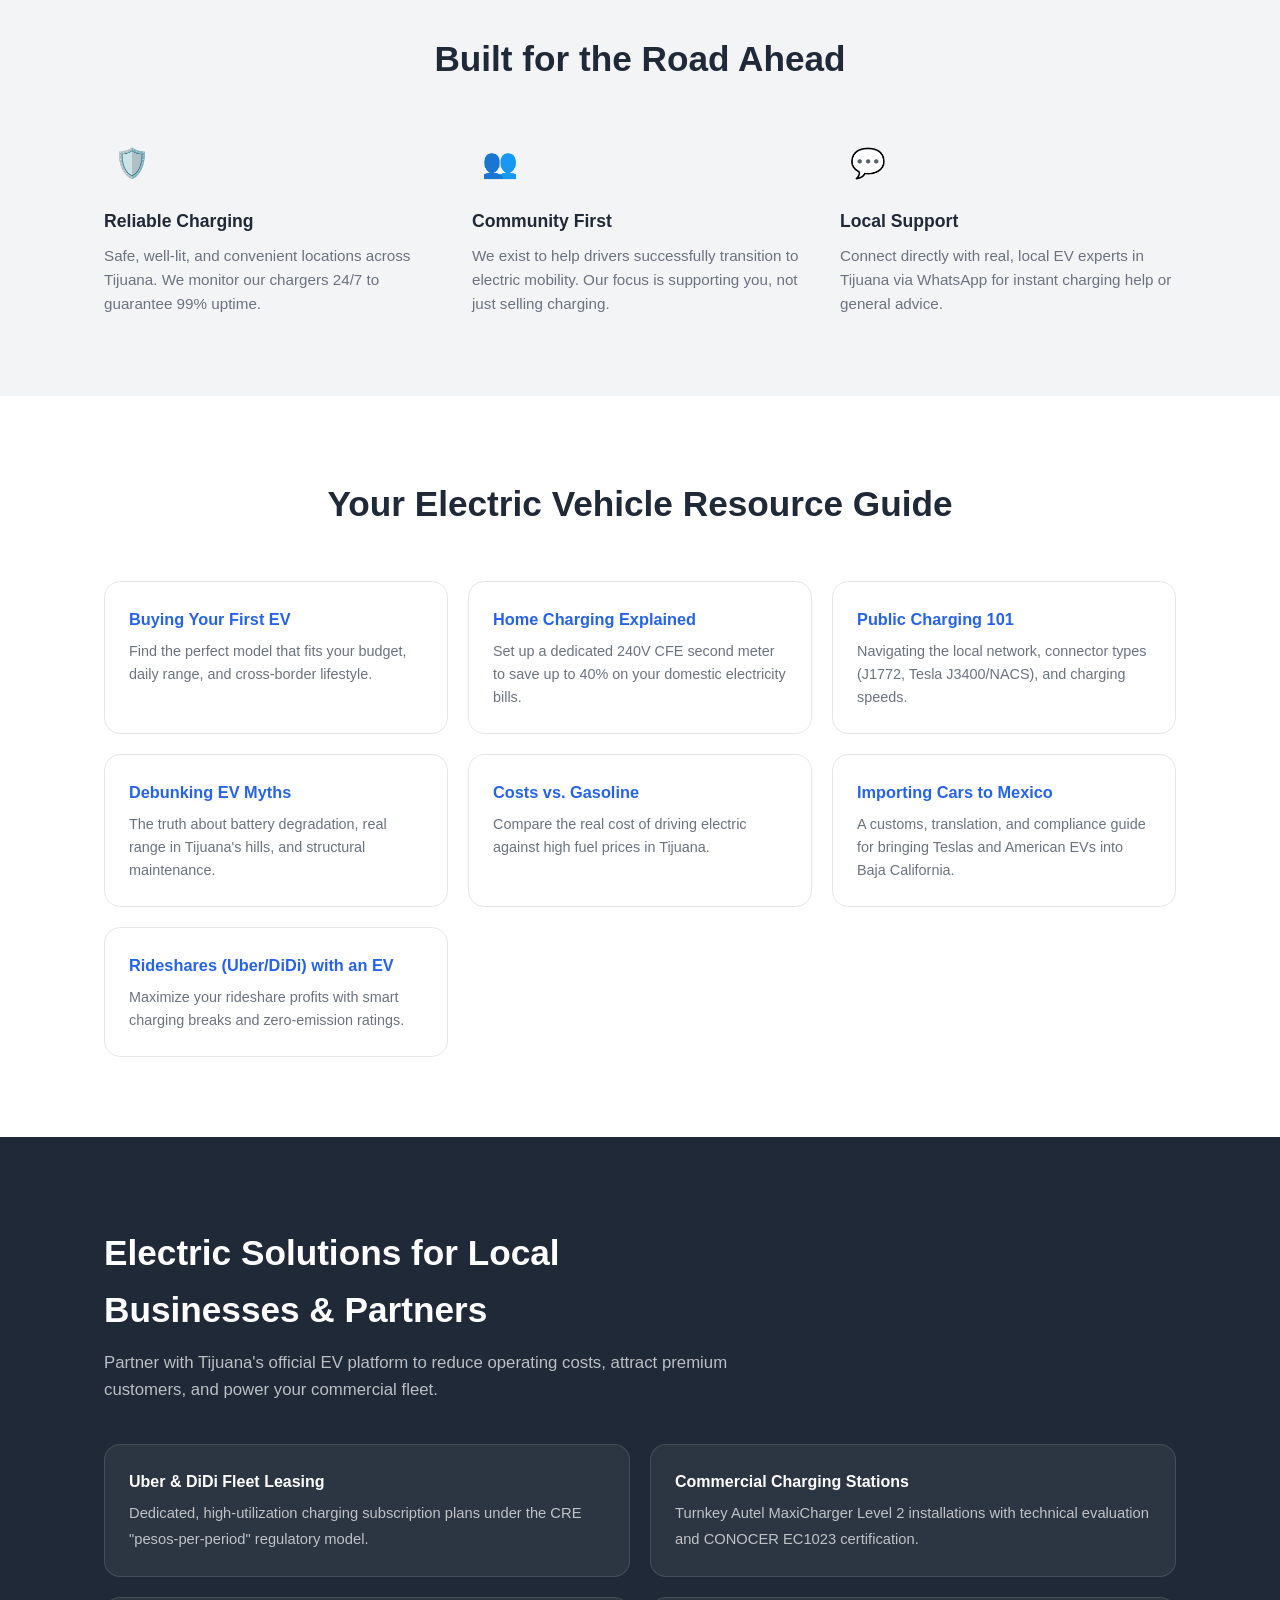
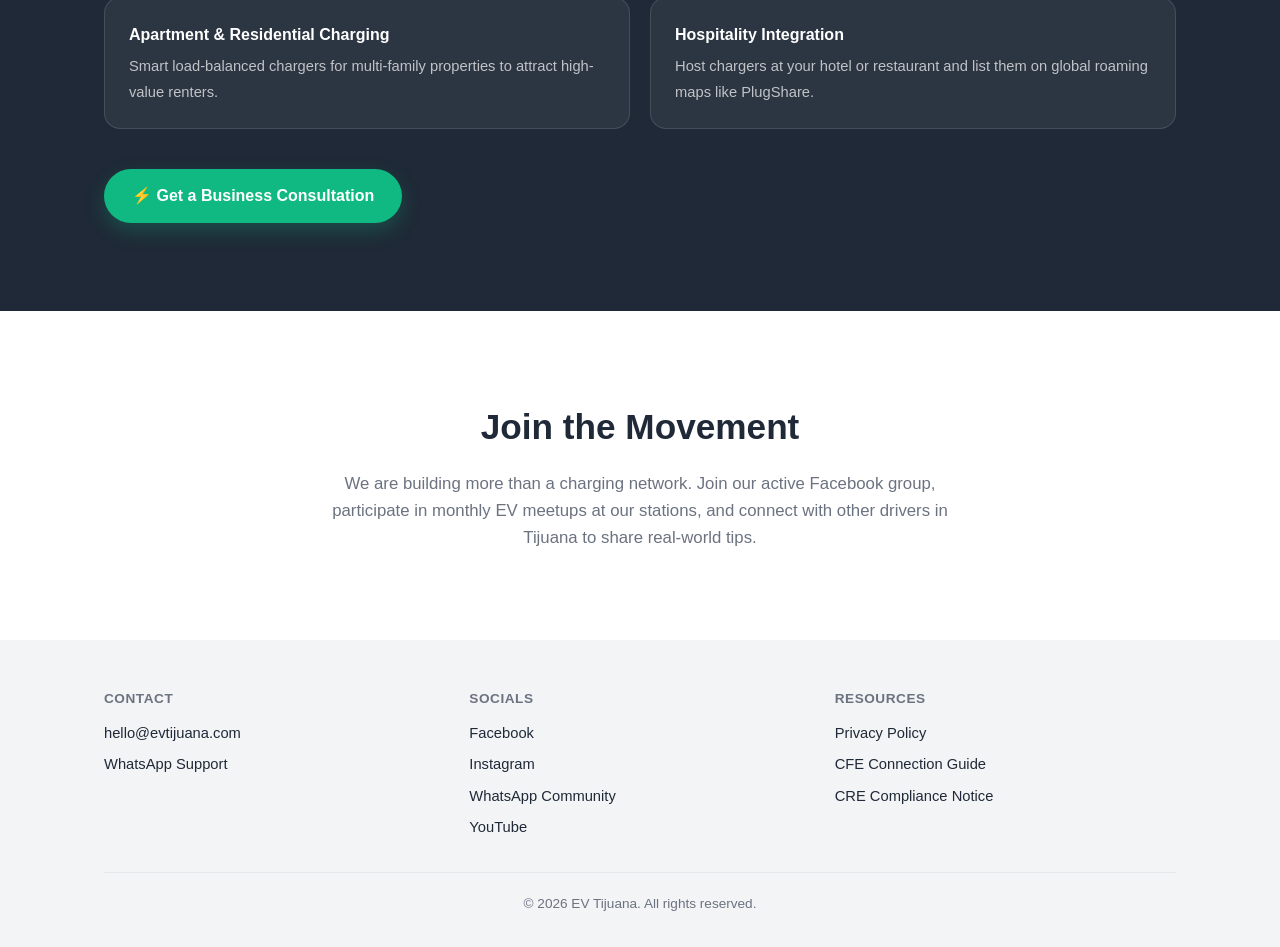
==== commit a20db428: "Add 4 real Tijuana charging stations to the directory" ====
--- a/en.html
+++ b/en.html
@@ -82,6 +82,55 @@
           <li><strong>Hours</strong> 24/7 Access</li>
         </ul>
       </div>
+      <div class="station-card">
+        <div class="station-card-head">
+          <h3>Xcelentric New City</h3>
+          <span class="station-tag">Tijuana</span>
+        </div>
+        <div class="station-meta">⚡ Electric vehicle charging station · Zona Urbana Río · Open</div>
+        <ul class="charger-facts">
+          <li><strong>Location</strong> Sótano 1 (Basement 1), directly underneath the glowing tower at the plaza — access through the Quartz Hotel structure</li>
+          <li><strong>Hours</strong> Open 24/7 — standard plaza parking fee applies in addition to the electricity used</li>
+        </ul>
+        <p class="station-tip">💡 <strong>Tip:</strong> You must download the "Autel Charge" app to initialize the session. Your account region must be set to Mexico — choosing a U.S. region or using a U.S. phone number may cause the app configuration to glitch.</p>
+      </div>
+      <div class="station-card">
+        <div class="station-card-head">
+          <h3>Hotel Pueblo Amigo Plaza Casino Tijuana</h3>
+          <span class="station-tag">Tijuana</span>
+        </div>
+        <div class="station-meta">⭐ 4.4 · 🏨 Hotel · Open</div>
+        <ul class="charger-facts">
+          <li><strong>Area</strong> Zona Río, close to the San Ysidro border crossing</li>
+          <li><strong>Location</strong> Main parking lot of the hotel plaza</li>
+          <li><strong>Hours</strong> Accessible 24 hours a day</li>
+        </ul>
+        <p class="station-tip">💡 Widely used by travelers coming across the border looking for a reliable spot to top off.</p>
+      </div>
+      <div class="station-card">
+        <div class="station-card-head">
+          <h3>Plaza Alameda Otay Town Center</h3>
+          <span class="station-tag">Tijuana</span>
+        </div>
+        <div class="station-meta">⭐ 4.6 · 🛍️ Shopping mall · Watts by Vemo network</div>
+        <ul class="charger-facts">
+          <li><strong>Location</strong> Underground parking structure of the shopping complex</li>
+          <li><strong>Hours</strong> Plaza hours: 8:00 AM – 9:00 PM</li>
+        </ul>
+        <p class="station-tip">💡 <strong>Tip:</strong> Cellular signals can be weak in the underground parking area — download the charging provider's app before entering the basement.</p>
+      </div>
+      <div class="station-card">
+        <div class="station-card-head">
+          <h3>Hyatt Place Tijuana</h3>
+          <span class="station-tag">Tijuana</span>
+        </div>
+        <div class="station-meta">⭐ 4.5 · 🏨 Hotel</div>
+        <ul class="charger-facts">
+          <li><strong>Location</strong> Hotel's dedicated parking area, Boulevard Agua Caliente</li>
+          <li><strong>Hours</strong> Available 24/7</li>
+        </ul>
+        <p class="station-tip">💡 An excellent stop for visitors staying overnight or stopping by the hotel's amenities.</p>
+      </div>
       <div class="station-card station-card-empty">
         <div class="station-empty-icon">📍</div>
         <h3>Know another station?</h3>
--- a/style.css
+++ b/style.css
@@ -296,6 +296,23 @@
   border-radius: 999px;
   white-space: nowrap;
 }
+
+.station-meta {
+  font-size: 0.85rem;
+  color: var(--gray-500);
+  margin: -8px 0 16px;
+}
+
+.station-tip {
+  margin: 16px 0 0;
+  padding: 12px 16px;
+  background: var(--gray-100);
+  border-radius: 12px;
+  font-size: 0.88rem;
+  color: var(--charcoal);
+}
+
+.station-tip strong { color: var(--blue); }
 
 .station-card-empty {
   display: flex;
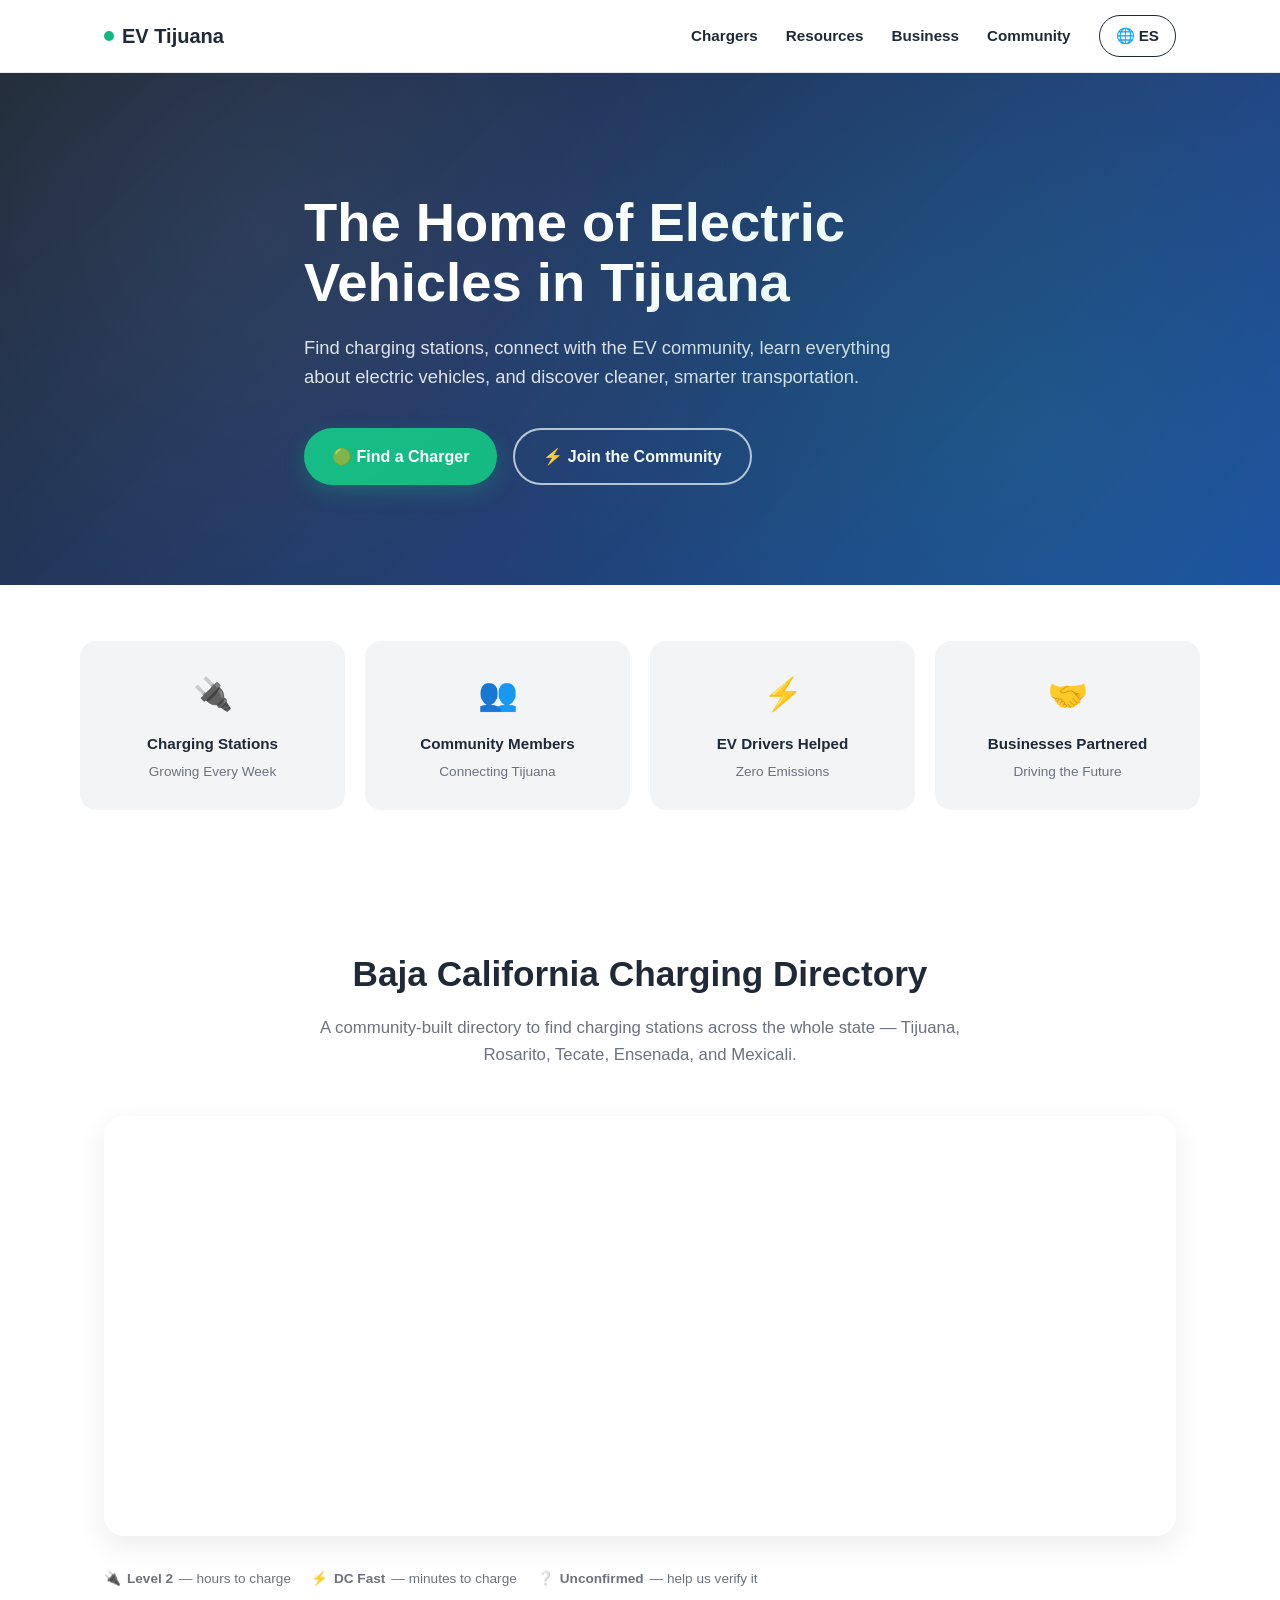
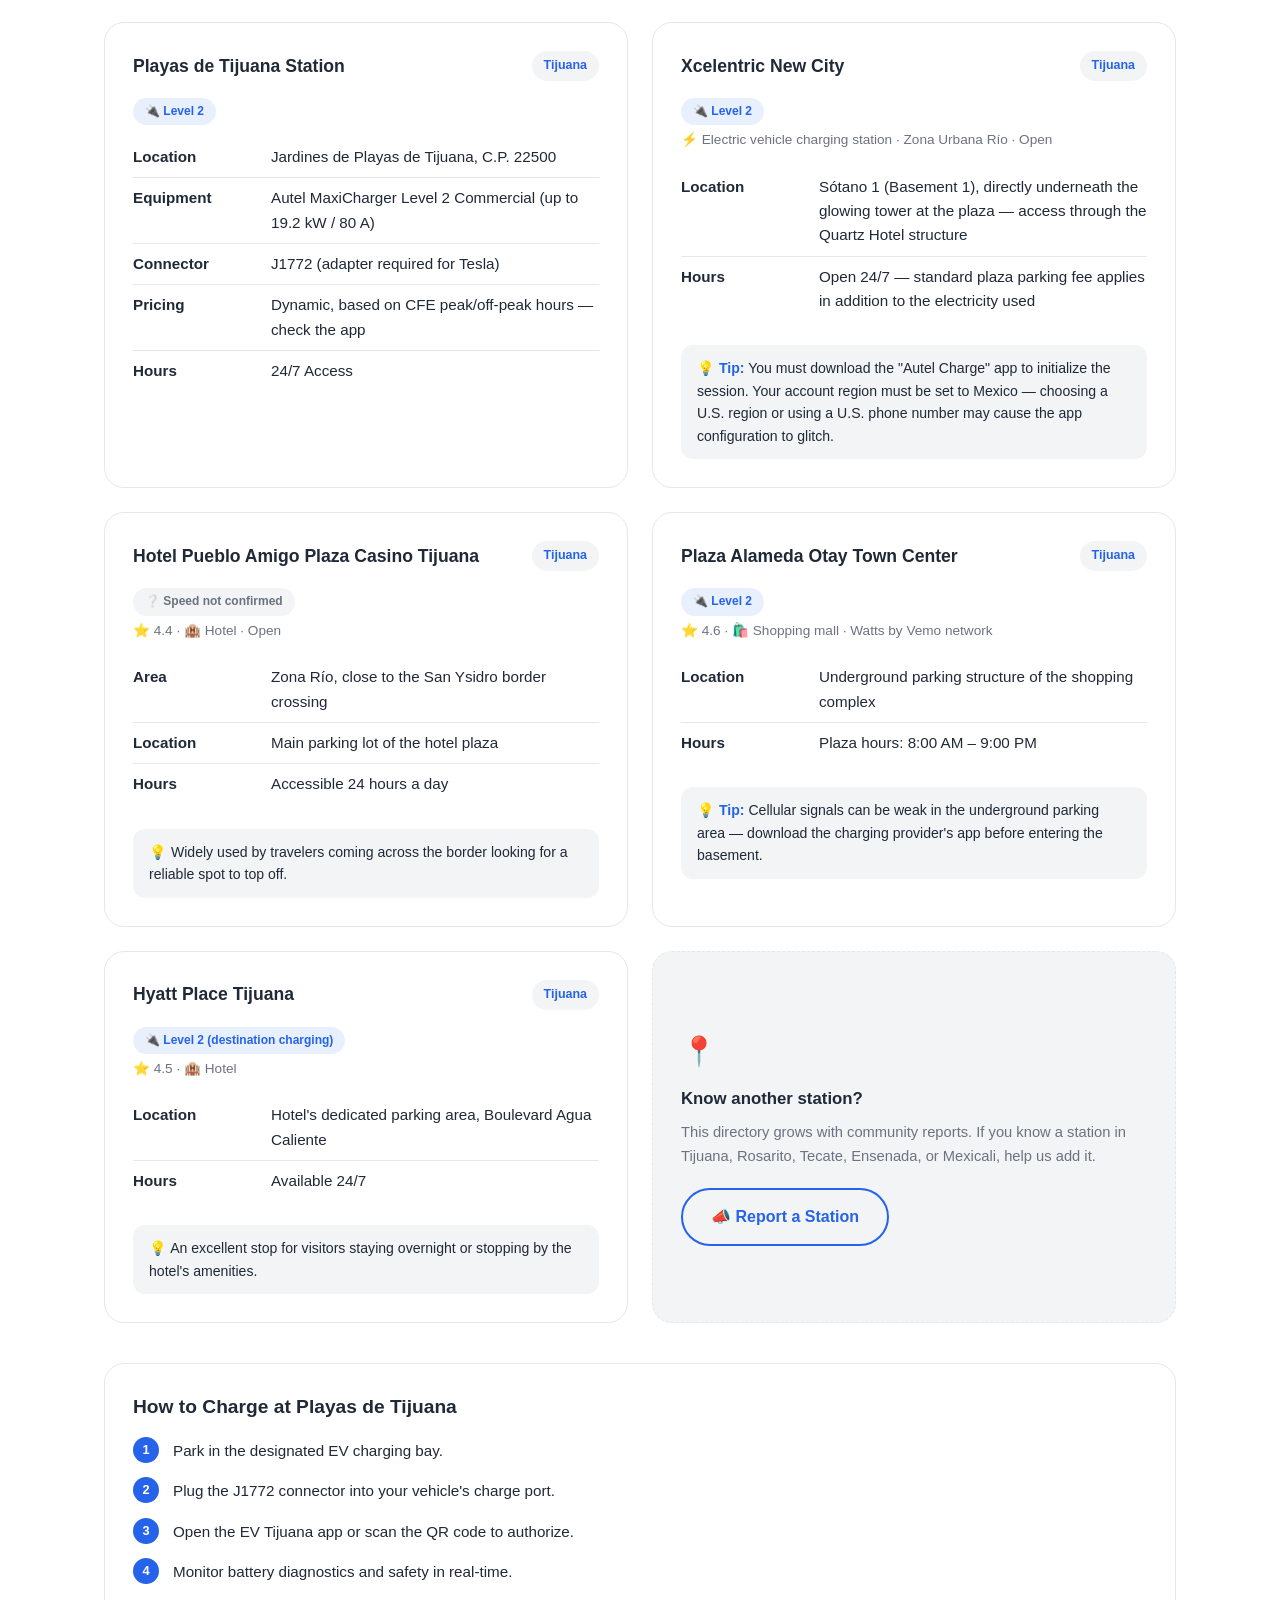
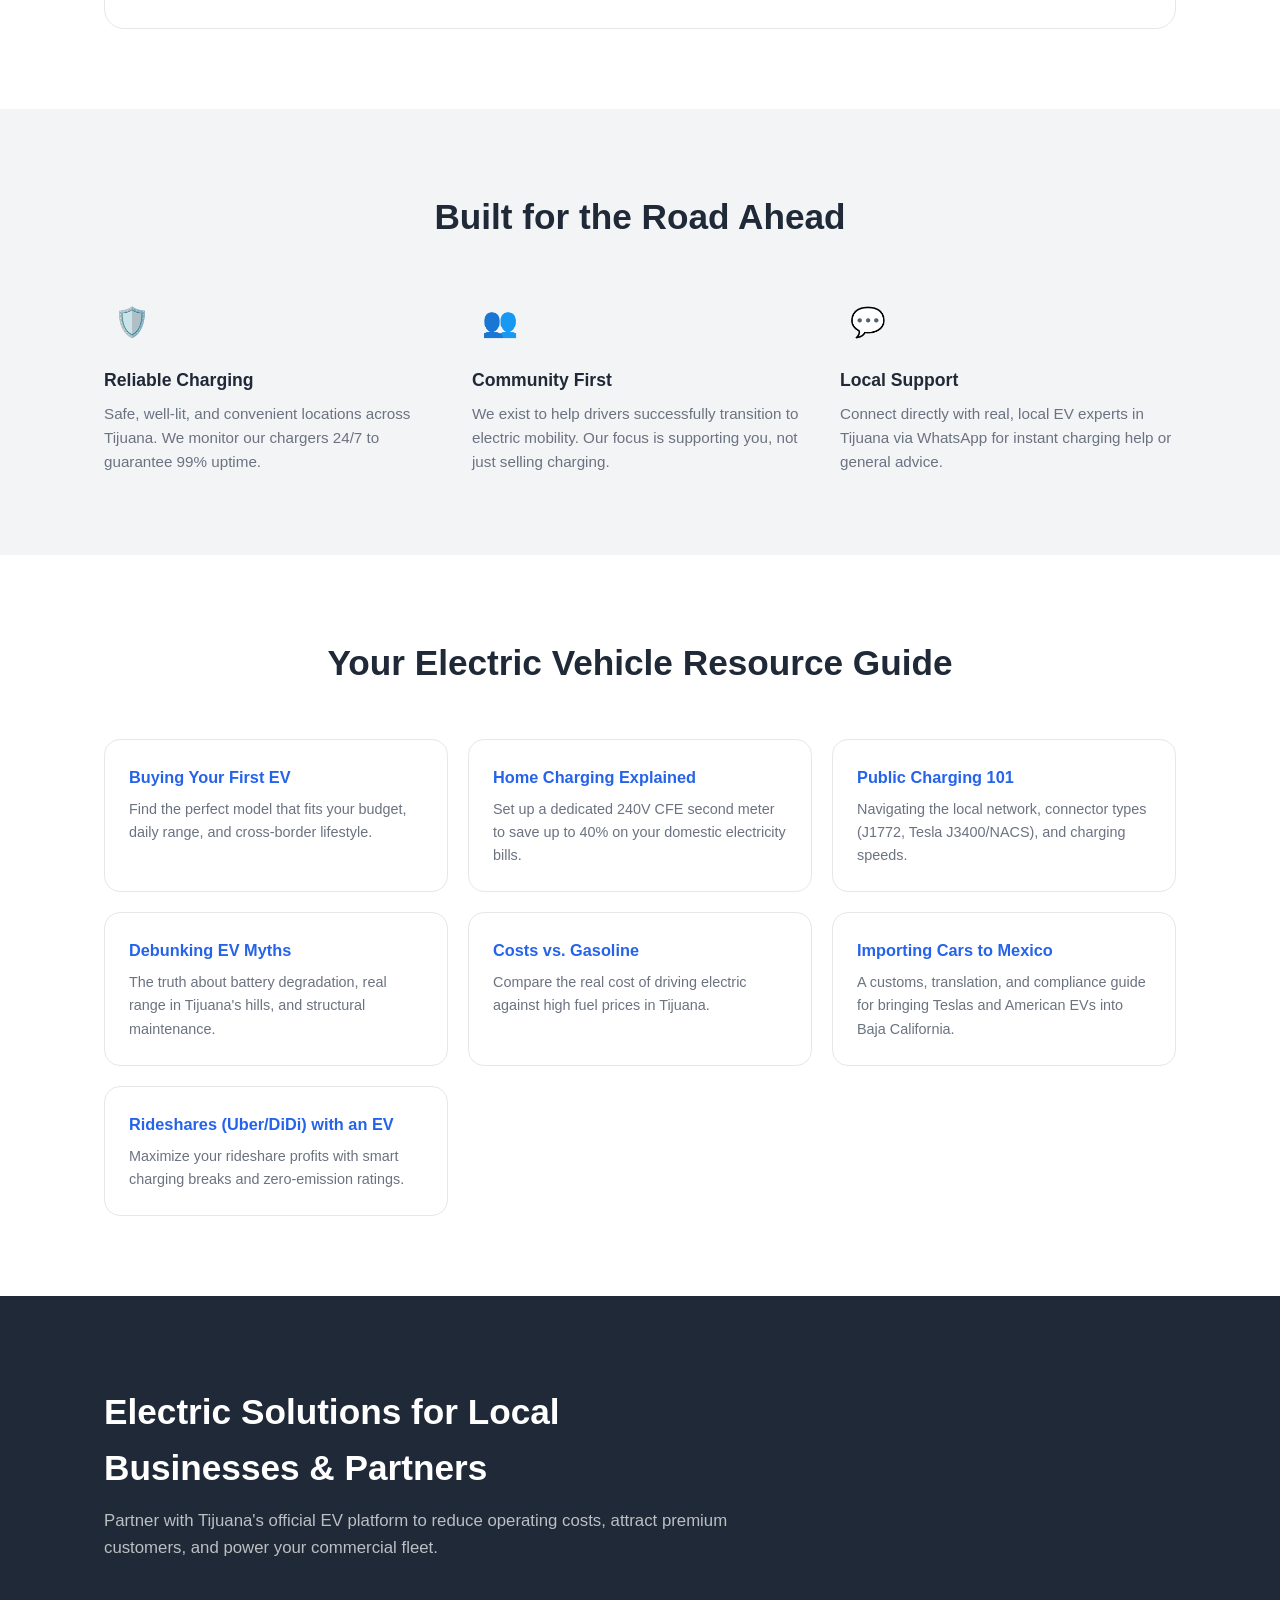
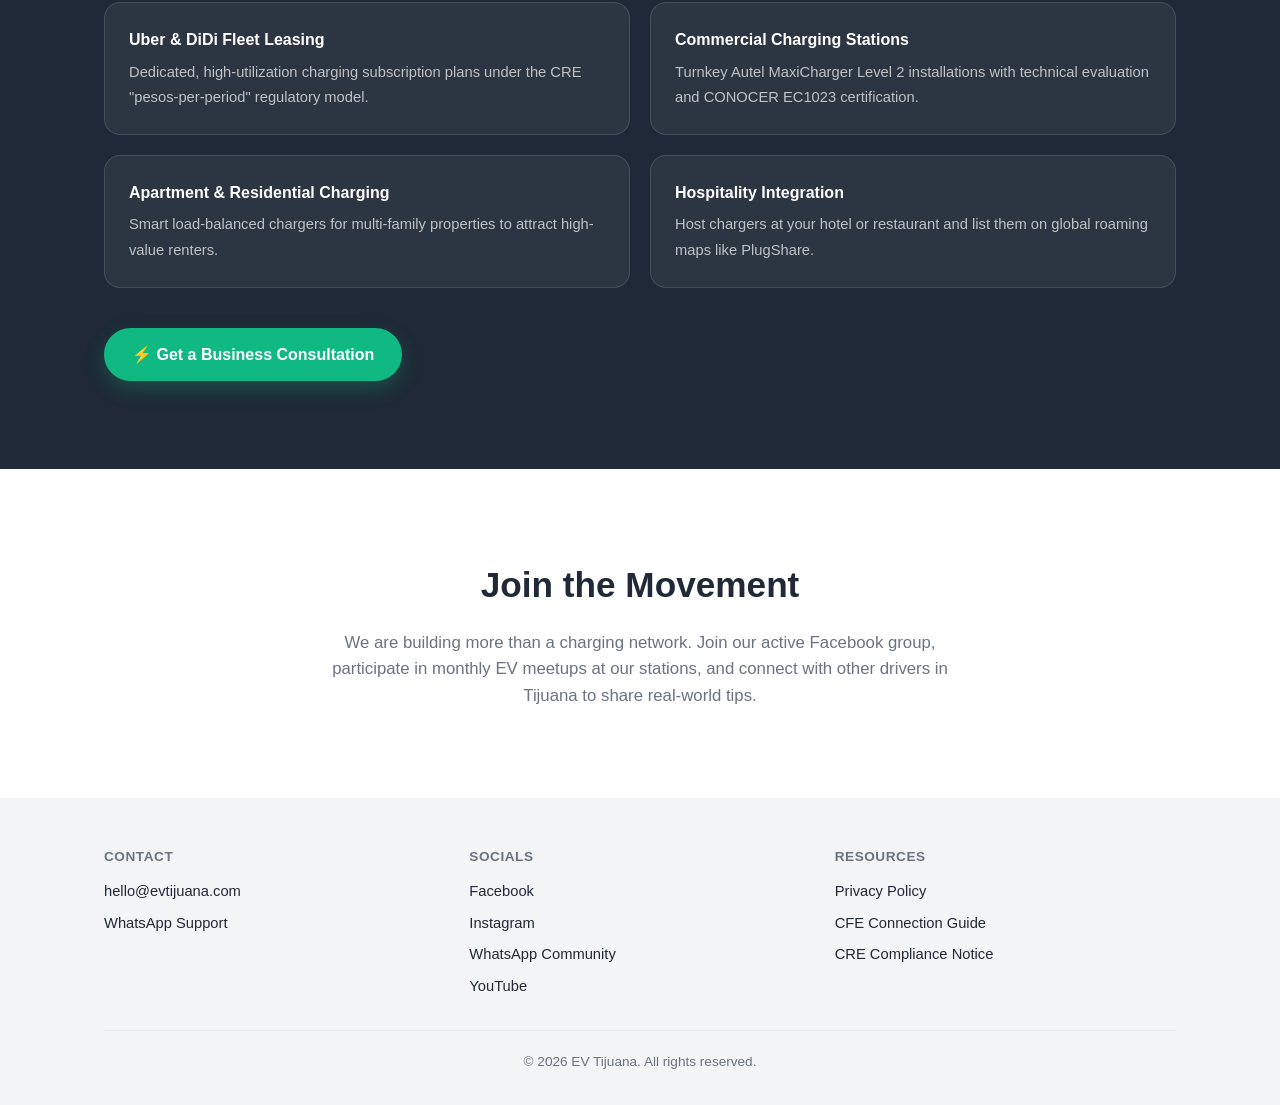
==== commit a34c776a: "Add charging speed-tier badges and legend (Level 2 / DC Fast / unconfirmed)" ====
--- a/en.html
+++ b/en.html
@@ -68,12 +68,19 @@
       src="https://maps.google.com/maps?q=Baja%20California%2C%20M%C3%A9xico&t=&z=8&ie=UTF8&iwloc=&output=embed">
     </iframe>
 
+    <div class="speed-legend">
+      <span>🔌 <strong>Level 2</strong> — hours to charge</span>
+      <span>⚡ <strong>DC Fast</strong> — minutes to charge</span>
+      <span>❔ <strong>Unconfirmed</strong> — help us verify it</span>
+    </div>
+
     <div class="station-grid">
       <div class="station-card">
         <div class="station-card-head">
           <h3>Playas de Tijuana Station</h3>
           <span class="station-tag">Tijuana</span>
         </div>
+        <div class="speed-badge speed-badge--l2">🔌 Level 2</div>
         <ul class="charger-facts">
           <li><strong>Location</strong> Jardines de Playas de Tijuana, C.P. 22500</li>
           <li><strong>Equipment</strong> Autel MaxiCharger Level 2 Commercial (up to 19.2 kW / 80 A)</li>
@@ -87,6 +94,7 @@
           <h3>Xcelentric New City</h3>
           <span class="station-tag">Tijuana</span>
         </div>
+        <div class="speed-badge speed-badge--l2">🔌 Level 2</div>
         <div class="station-meta">⚡ Electric vehicle charging station · Zona Urbana Río · Open</div>
         <ul class="charger-facts">
           <li><strong>Location</strong> Sótano 1 (Basement 1), directly underneath the glowing tower at the plaza — access through the Quartz Hotel structure</li>
@@ -99,6 +107,7 @@
           <h3>Hotel Pueblo Amigo Plaza Casino Tijuana</h3>
           <span class="station-tag">Tijuana</span>
         </div>
+        <div class="speed-badge speed-badge--unknown">❔ Speed not confirmed</div>
         <div class="station-meta">⭐ 4.4 · 🏨 Hotel · Open</div>
         <ul class="charger-facts">
           <li><strong>Area</strong> Zona Río, close to the San Ysidro border crossing</li>
@@ -112,6 +121,7 @@
           <h3>Plaza Alameda Otay Town Center</h3>
           <span class="station-tag">Tijuana</span>
         </div>
+        <div class="speed-badge speed-badge--l2">🔌 Level 2</div>
         <div class="station-meta">⭐ 4.6 · 🛍️ Shopping mall · Watts by Vemo network</div>
         <ul class="charger-facts">
           <li><strong>Location</strong> Underground parking structure of the shopping complex</li>
@@ -124,6 +134,7 @@
           <h3>Hyatt Place Tijuana</h3>
           <span class="station-tag">Tijuana</span>
         </div>
+        <div class="speed-badge speed-badge--l2">🔌 Level 2 (destination charging)</div>
         <div class="station-meta">⭐ 4.5 · 🏨 Hotel</div>
         <ul class="charger-facts">
           <li><strong>Location</strong> Hotel's dedicated parking area, Boulevard Agua Caliente</li>
--- a/style.css
+++ b/style.css
@@ -296,6 +296,33 @@
   border-radius: 999px;
   white-space: nowrap;
 }
+
+.speed-badge {
+  display: inline-flex;
+  align-items: center;
+  gap: 6px;
+  padding: 4px 12px;
+  border-radius: 999px;
+  font-weight: 700;
+  font-size: 0.75rem;
+  margin-bottom: 12px;
+}
+
+.speed-badge--l2 { background: rgba(37, 99, 235, 0.1); color: var(--blue); }
+.speed-badge--dcfast { background: rgba(16, 185, 129, 0.14); color: var(--green-dark); }
+.speed-badge--unknown { background: var(--gray-100); color: var(--gray-500); }
+
+.speed-legend {
+  display: flex;
+  flex-wrap: wrap;
+  gap: 20px;
+  align-items: center;
+  margin: -16px 0 32px;
+  font-size: 0.85rem;
+  color: var(--gray-500);
+}
+
+.speed-legend span { display: inline-flex; align-items: center; gap: 6px; }
 
 .station-meta {
   font-size: 0.85rem;
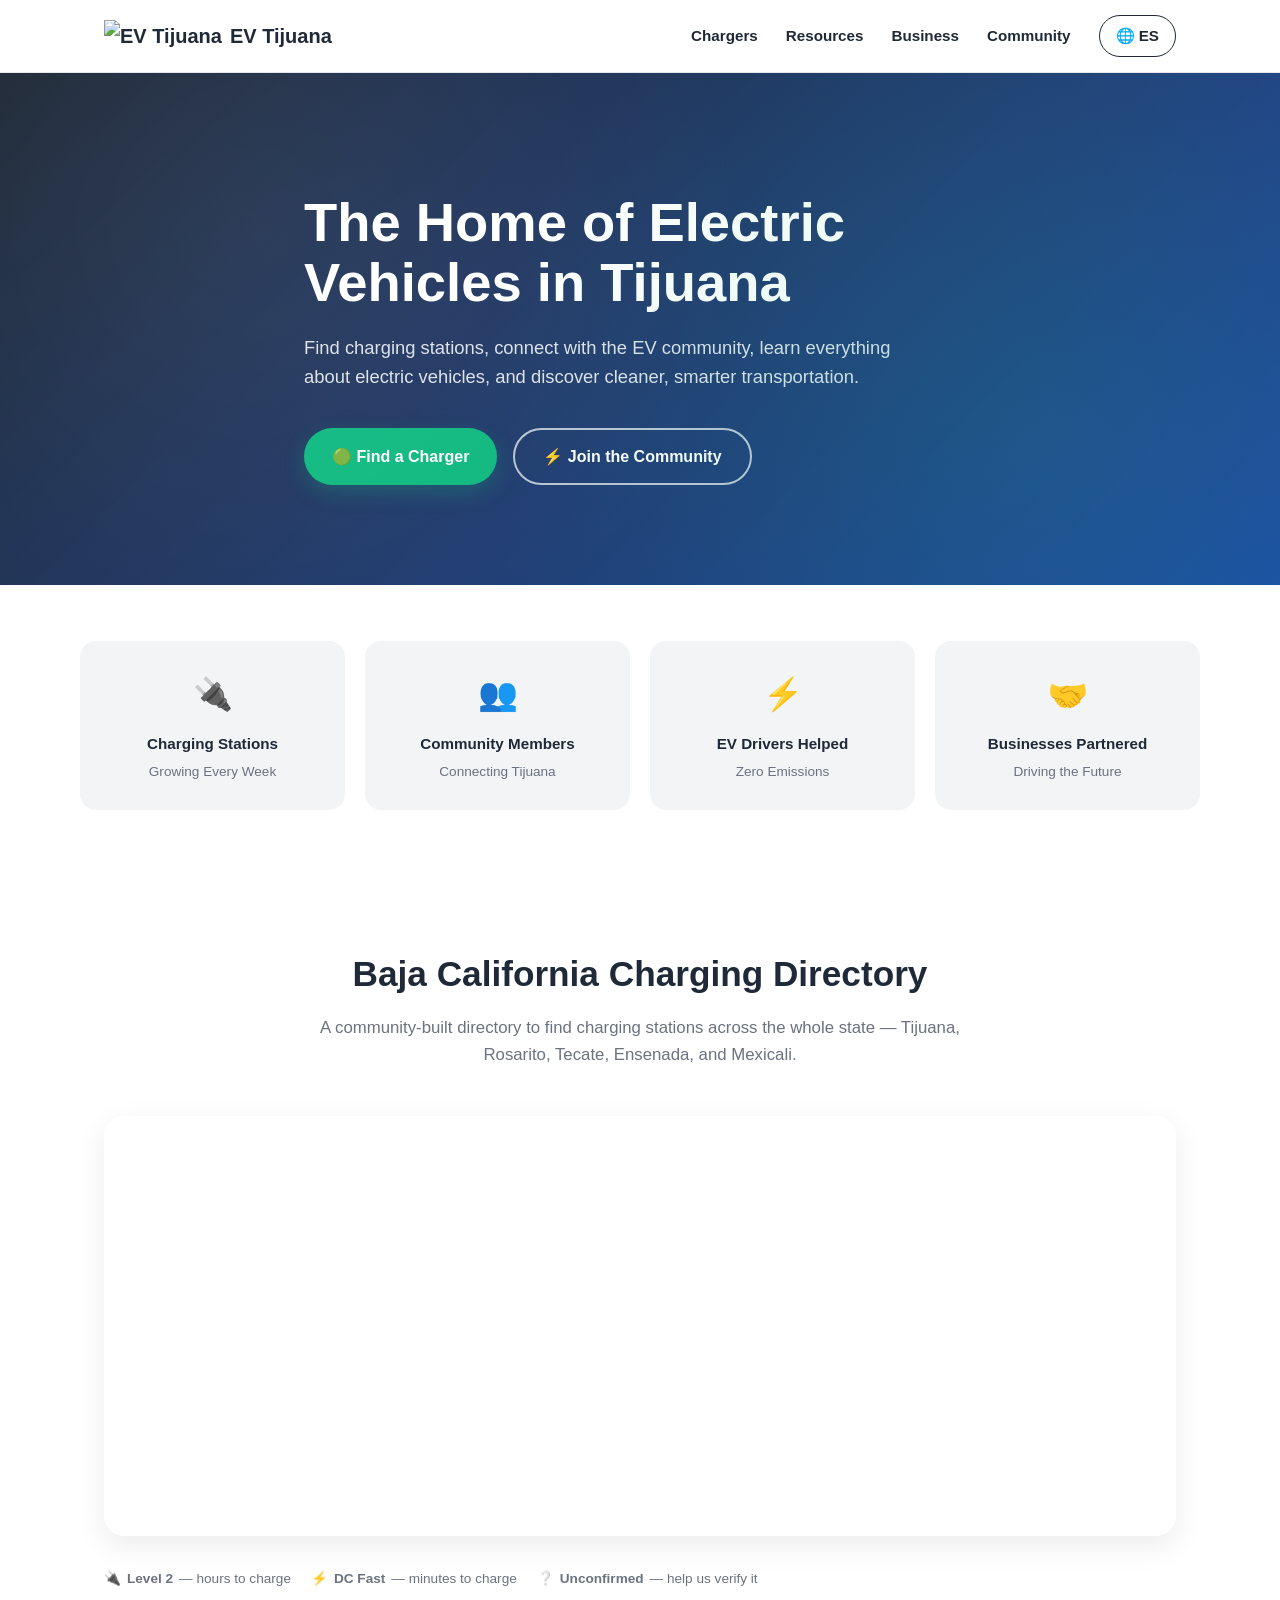
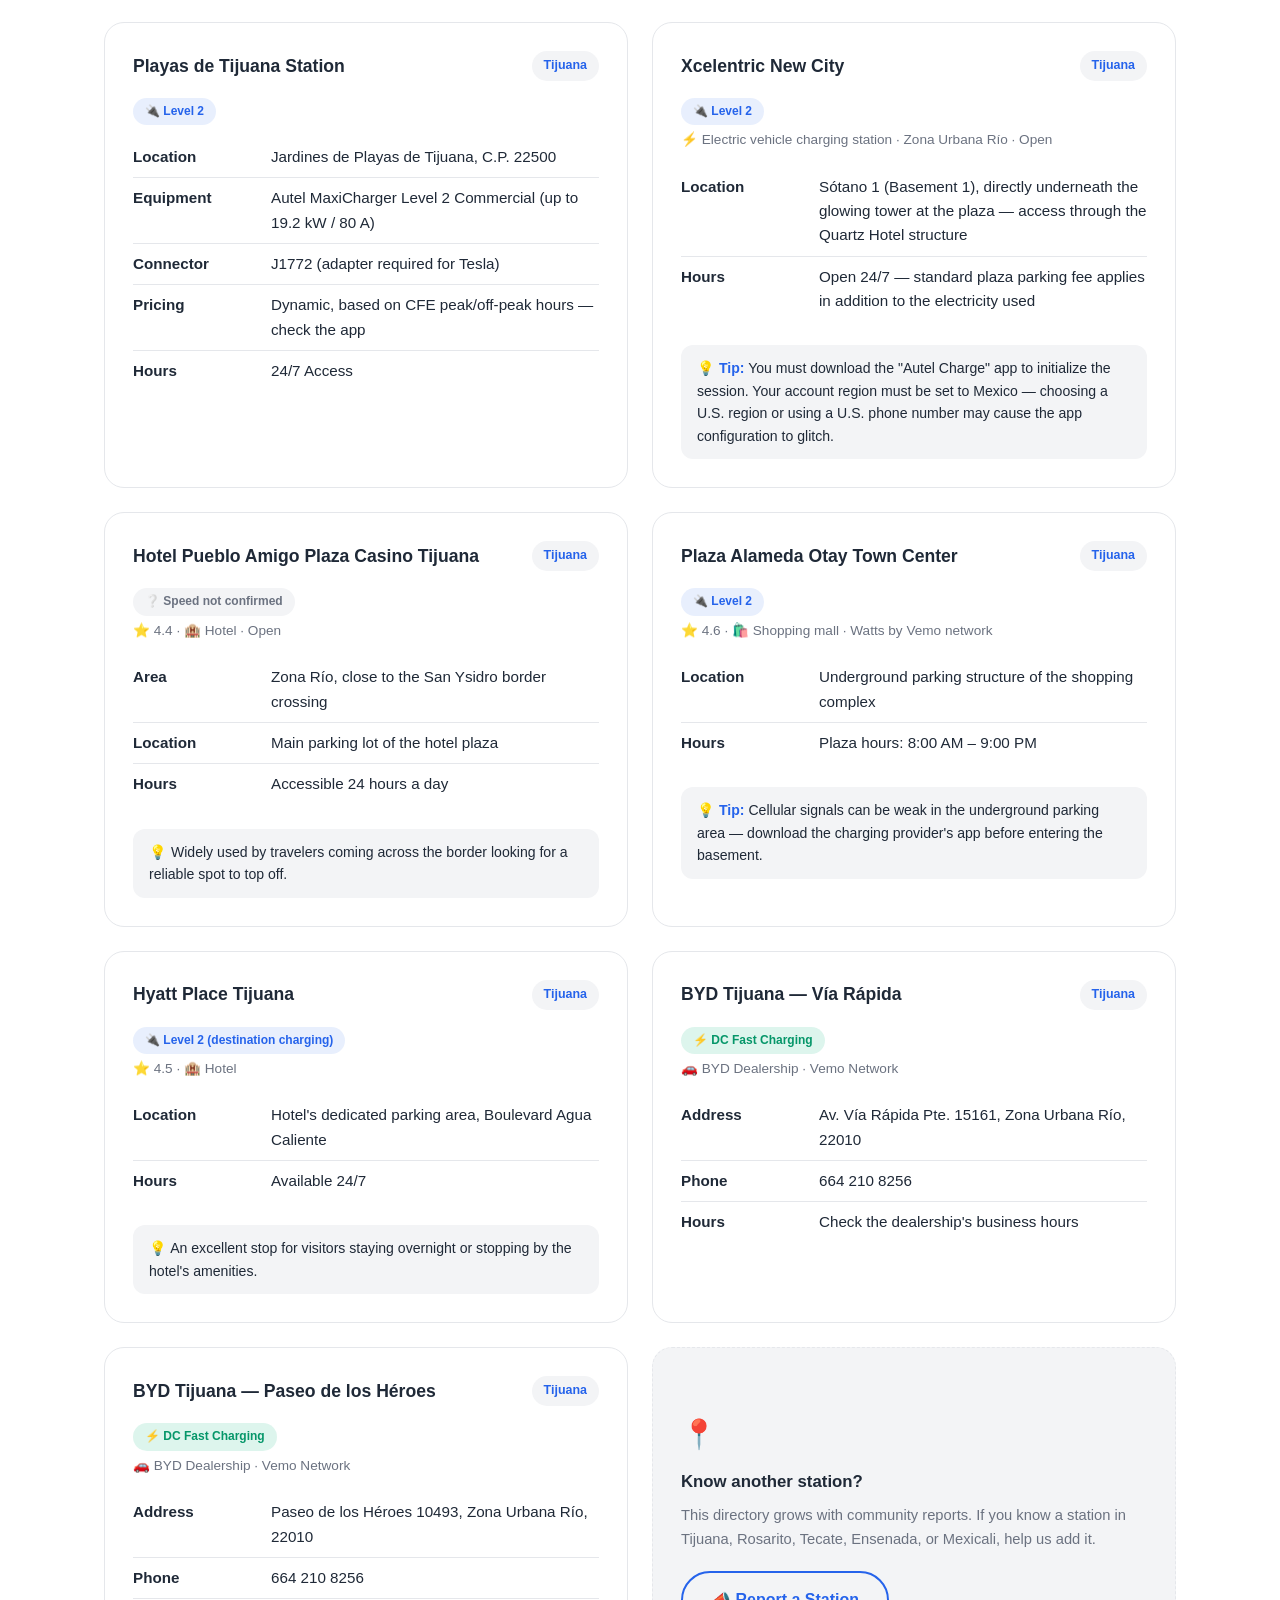
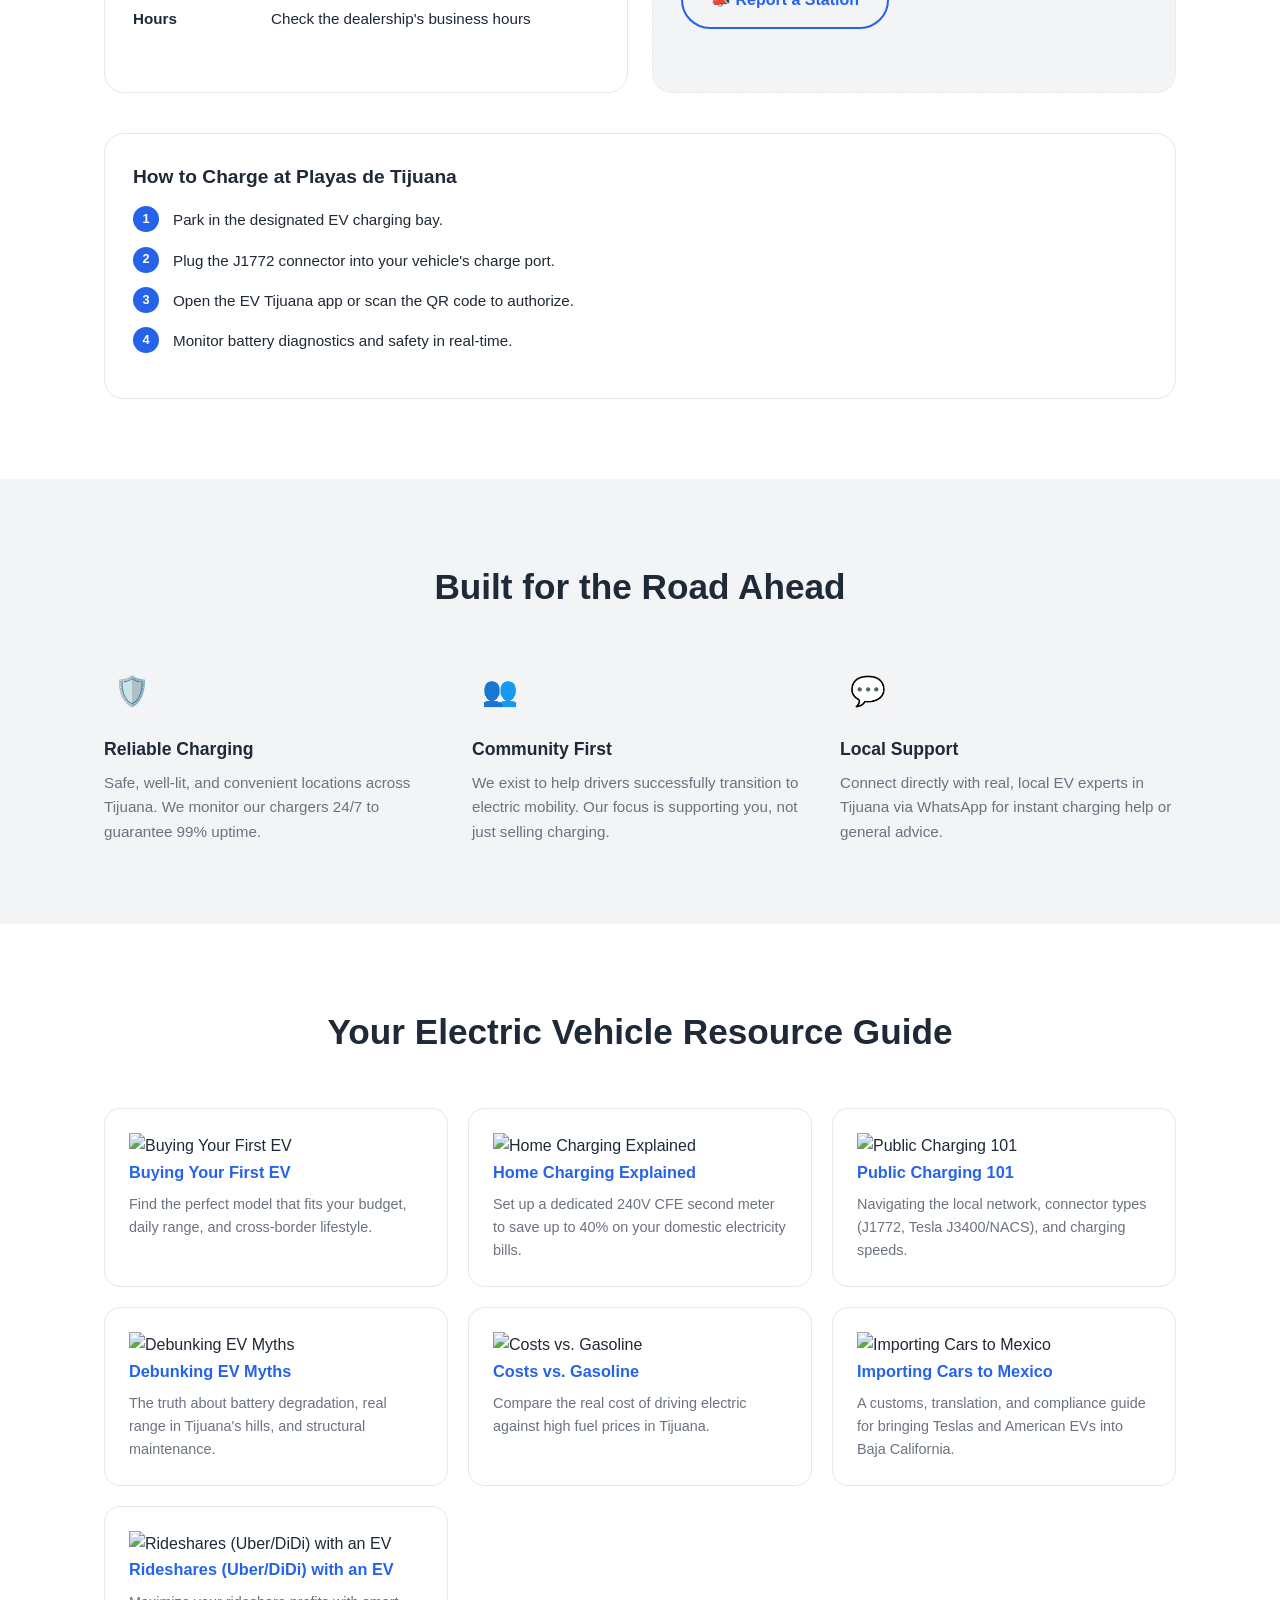
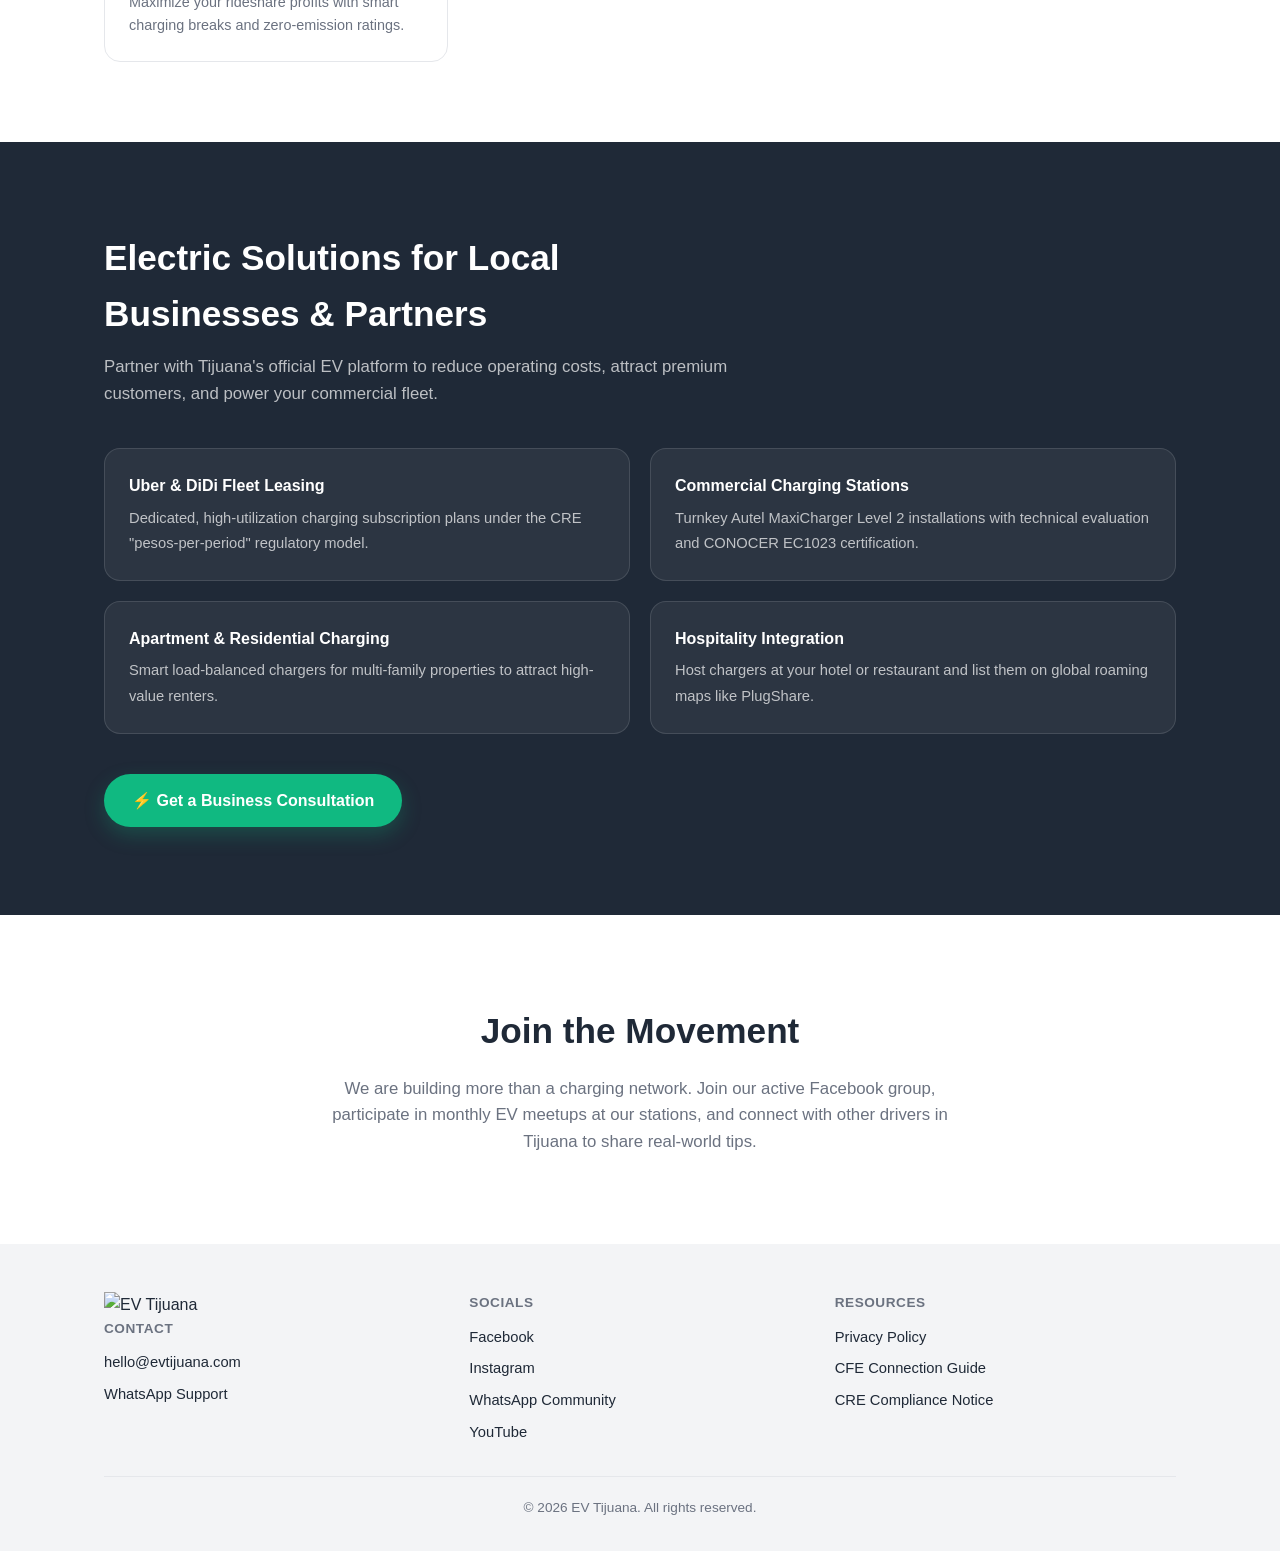
==== commit 9b42cd38: "Add first DC Fast stations: BYD Tijuana dealerships (Vemo network)" ====
--- a/en.html
+++ b/en.html
@@ -5,14 +5,14 @@
 <meta name="viewport" content="width=device-width, initial-scale=1.0">
 <title>EV Tijuana — The Home of Electric Vehicles in Tijuana</title>
 <meta name="description" content="Community charging station directory for electric vehicles in Baja California — Tijuana, Rosarito, Tecate, Ensenada, and Mexicali.">
-<link rel="icon" href="data:image/svg+xml,<svg xmlns=%22http://www.w3.org/2000/svg%22 viewBox=%220 0 100 100%22><text y=%22.9em%22 font-size=%2290%22>⚡</text></svg>">
+<link rel="icon" type="image/png" href="assets/logos/logo_1_minimal.png">
 <link rel="stylesheet" href="style.css">
 </head>
 <body>
 
 <nav class="navbar">
   <div class="container">
-    <a href="#" class="brand"><span class="brand-dot"></span> EV Tijuana</a>
+    <a href="#" class="brand"><img src="assets/logos/logo_1_minimal.png" alt="EV Tijuana" class="brand-logo"> EV Tijuana</a>
     <div class="nav-links">
       <a href="#chargers">Chargers</a>
       <a href="#resources">Resources</a>
@@ -141,6 +141,32 @@
           <li><strong>Hours</strong> Available 24/7</li>
         </ul>
         <p class="station-tip">💡 An excellent stop for visitors staying overnight or stopping by the hotel's amenities.</p>
+      </div>
+      <div class="station-card">
+        <div class="station-card-head">
+          <h3>BYD Tijuana — Vía Rápida</h3>
+          <span class="station-tag">Tijuana</span>
+        </div>
+        <div class="speed-badge speed-badge--dcfast">⚡ DC Fast Charging</div>
+        <div class="station-meta">🚗 BYD Dealership · Vemo Network</div>
+        <ul class="charger-facts">
+          <li><strong>Address</strong> Av. Vía Rápida Pte. 15161, Zona Urbana Río, 22010</li>
+          <li><strong>Phone</strong> 664 210 8256</li>
+          <li><strong>Hours</strong> Check the dealership's business hours</li>
+        </ul>
+      </div>
+      <div class="station-card">
+        <div class="station-card-head">
+          <h3>BYD Tijuana — Paseo de los Héroes</h3>
+          <span class="station-tag">Tijuana</span>
+        </div>
+        <div class="speed-badge speed-badge--dcfast">⚡ DC Fast Charging</div>
+        <div class="station-meta">🚗 BYD Dealership · Vemo Network</div>
+        <ul class="charger-facts">
+          <li><strong>Address</strong> Paseo de los Héroes 10493, Zona Urbana Río, 22010</li>
+          <li><strong>Phone</strong> 664 210 8256</li>
+          <li><strong>Hours</strong> Check the dealership's business hours</li>
+        </ul>
       </div>
       <div class="station-card station-card-empty">
         <div class="station-empty-icon">📍</div>
@@ -194,30 +220,37 @@
     </div>
     <div class="resource-grid">
       <div class="resource-card">
+        <img class="resource-card-img" src="assets/illustrations/topic_1.png" alt="Buying Your First EV" loading="lazy">
         <h3>Buying Your First EV</h3>
         <p>Find the perfect model that fits your budget, daily range, and cross-border lifestyle.</p>
       </div>
       <div class="resource-card">
+        <img class="resource-card-img" src="assets/illustrations/topic_6.png" alt="Home Charging Explained" loading="lazy">
         <h3>Home Charging Explained</h3>
         <p>Set up a dedicated 240V CFE second meter to save up to 40% on your domestic electricity bills.</p>
       </div>
       <div class="resource-card">
+        <img class="resource-card-img" src="assets/illustrations/topic_13.png" alt="Public Charging 101" loading="lazy">
         <h3>Public Charging 101</h3>
         <p>Navigating the local network, connector types (J1772, Tesla J3400/NACS), and charging speeds.</p>
       </div>
       <div class="resource-card">
+        <img class="resource-card-img" src="assets/illustrations/topic_26.png" alt="Debunking EV Myths" loading="lazy">
         <h3>Debunking EV Myths</h3>
         <p>The truth about battery degradation, real range in Tijuana's hills, and structural maintenance.</p>
       </div>
       <div class="resource-card">
+        <img class="resource-card-img" src="assets/illustrations/topic_3.png" alt="Costs vs. Gasoline" loading="lazy">
         <h3>Costs vs. Gasoline</h3>
         <p>Compare the real cost of driving electric against high fuel prices in Tijuana.</p>
       </div>
       <div class="resource-card">
+        <img class="resource-card-img" src="assets/illustrations/topic_19.png" alt="Importing Cars to Mexico" loading="lazy">
         <h3>Importing Cars to Mexico</h3>
         <p>A customs, translation, and compliance guide for bringing Teslas and American EVs into Baja California.</p>
       </div>
       <div class="resource-card">
+        <img class="resource-card-img" src="assets/illustrations/topic_21.png" alt="Rideshares (Uber/DiDi) with an EV" loading="lazy">
         <h3>Rideshares (Uber/DiDi) with an EV</h3>
         <p>Maximize your rideshare profits with smart charging breaks and zero-emission ratings.</p>
       </div>
@@ -264,6 +297,7 @@
   <div class="container">
     <div class="footer-grid">
       <div class="footer-col">
+        <img src="assets/logos/logo_1_minimal.png" alt="EV Tijuana" class="footer-logo">
         <h4>Contact</h4>
         <a href="mailto:hello@evtijuana.com">hello@evtijuana.com</a>
         <a href="#">WhatsApp Support</a>
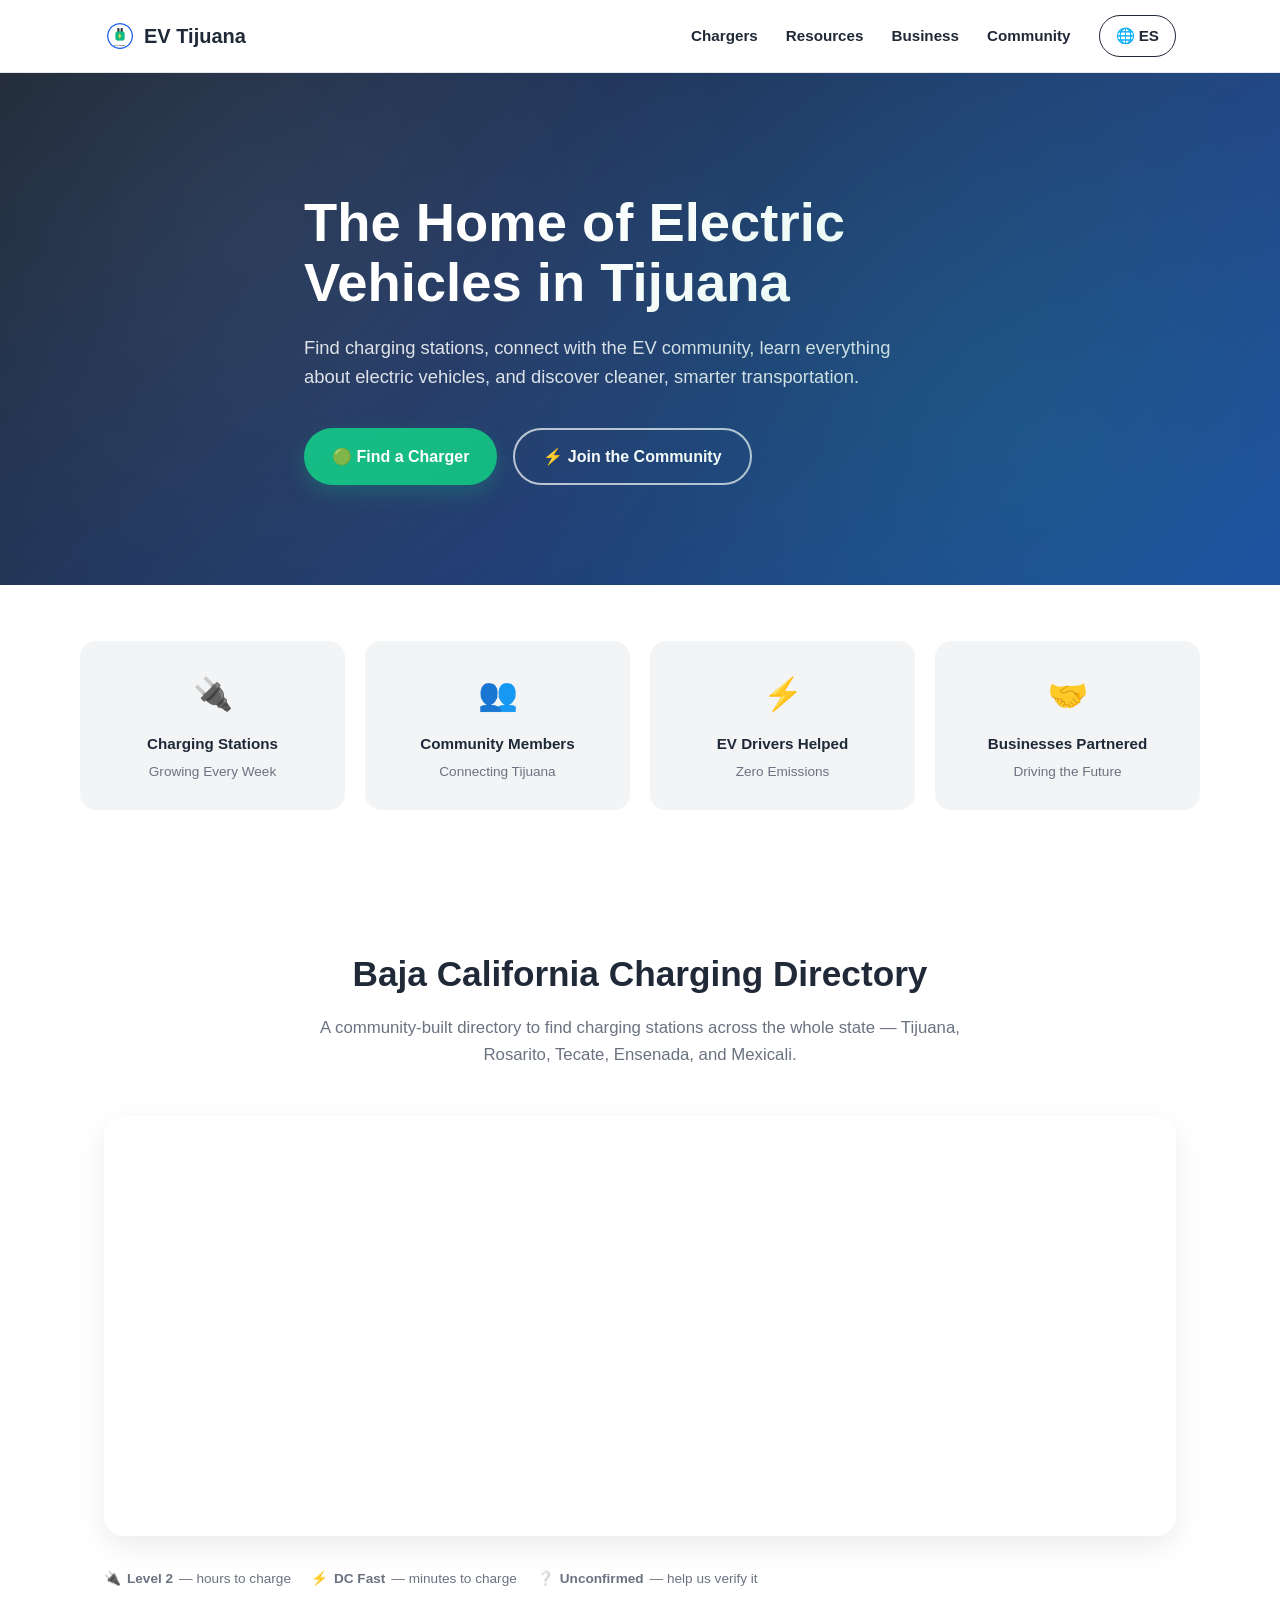
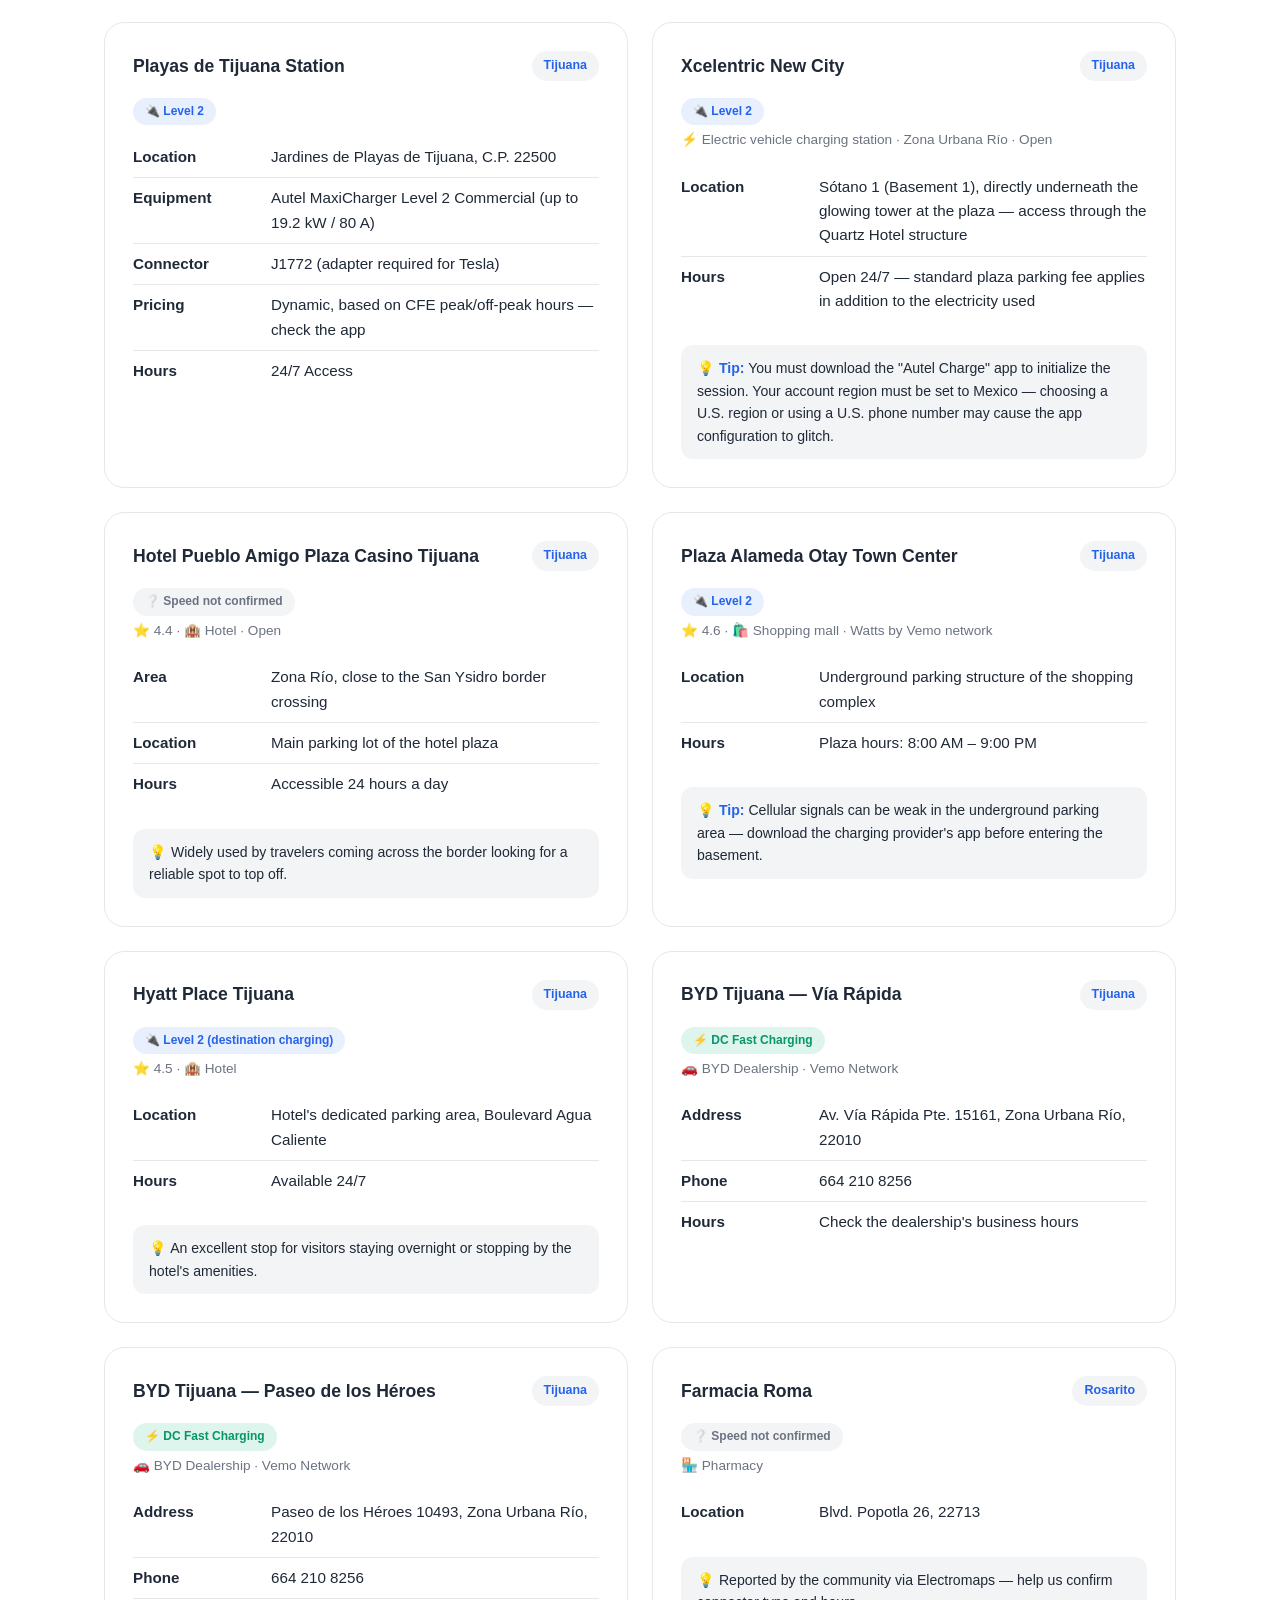
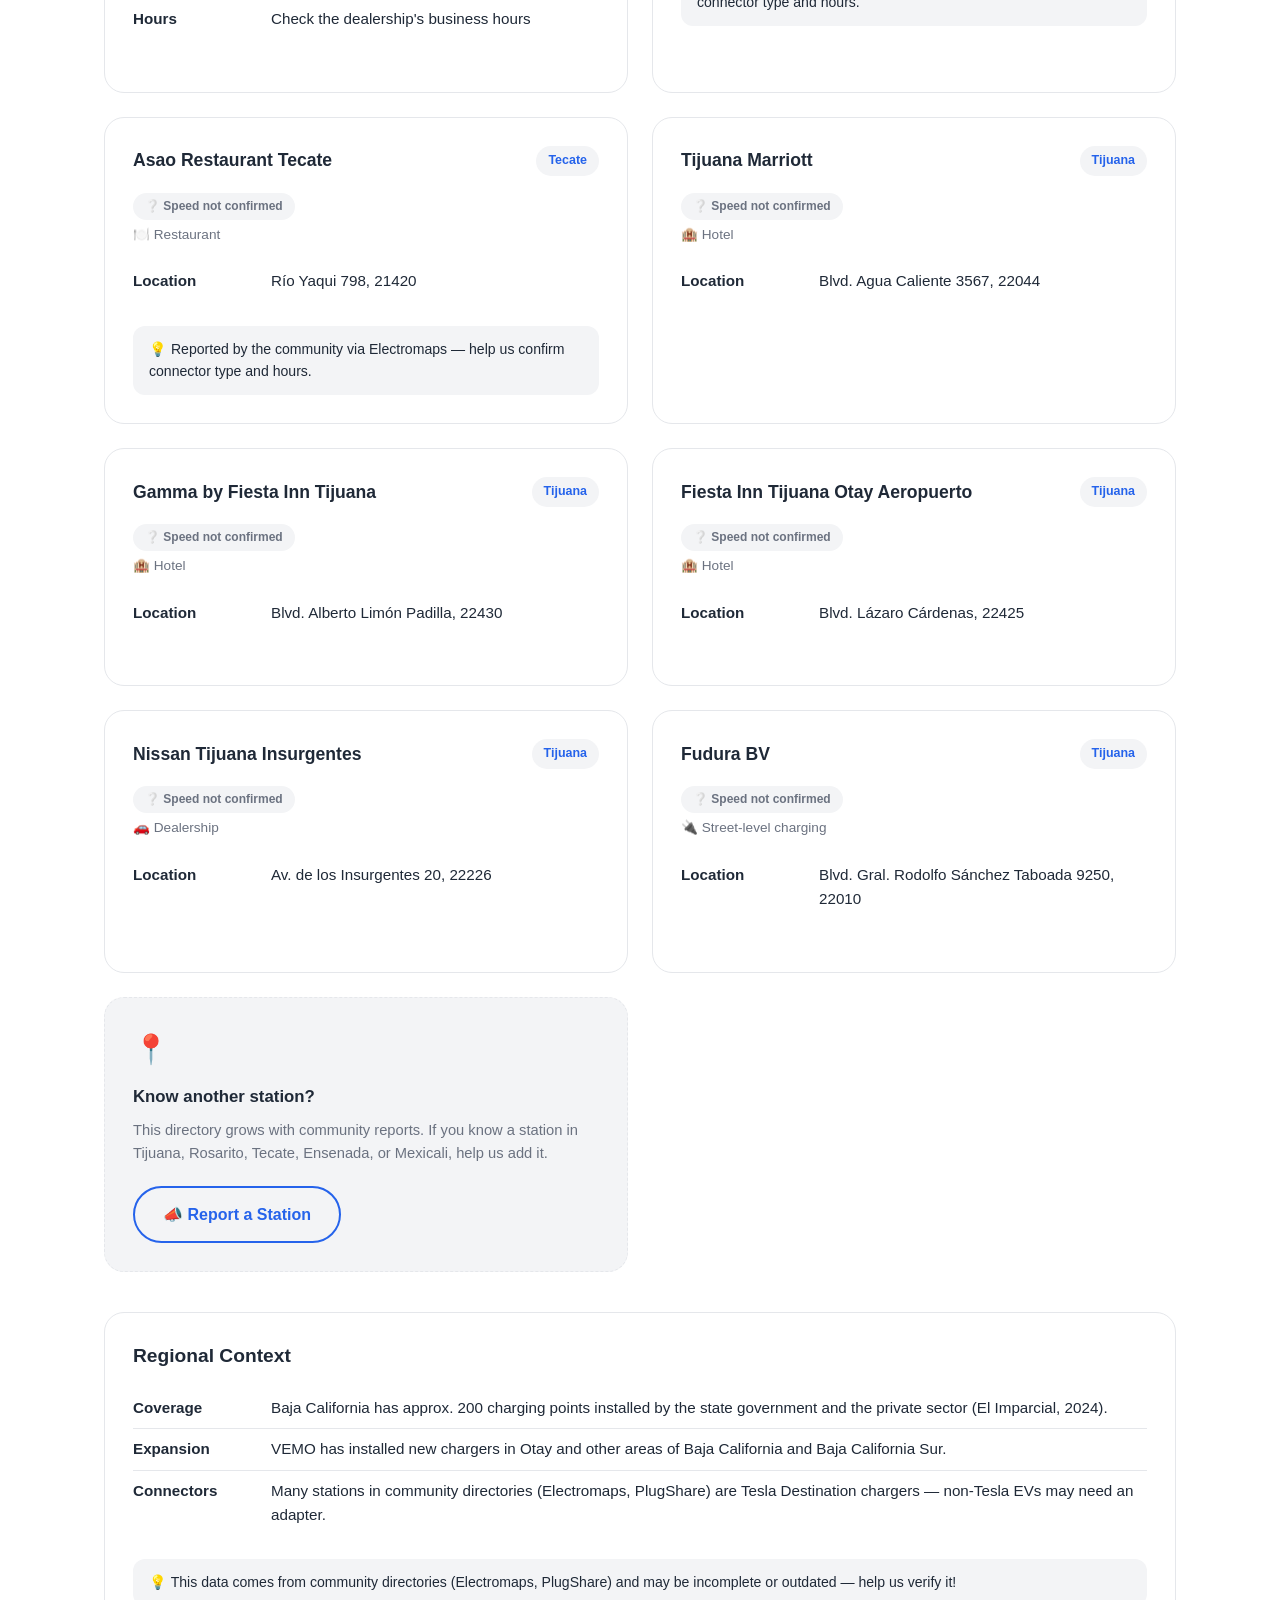
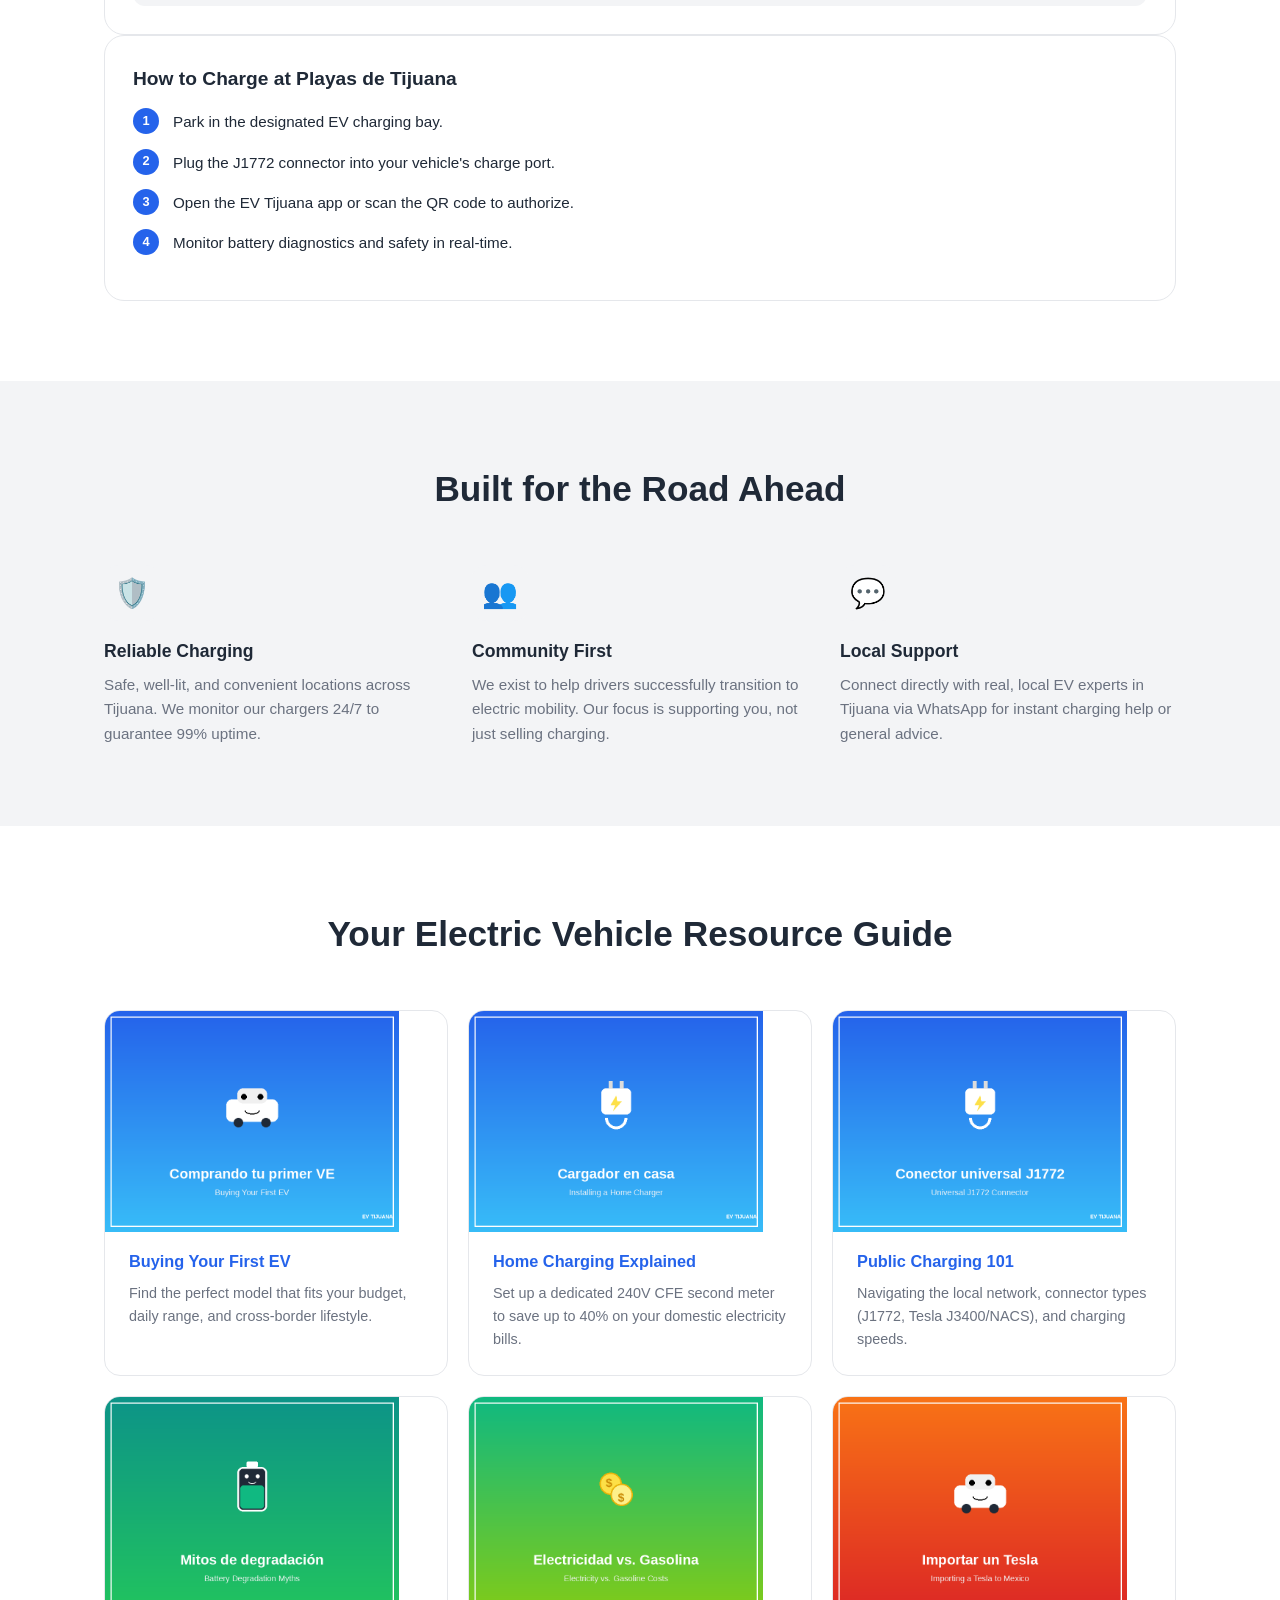
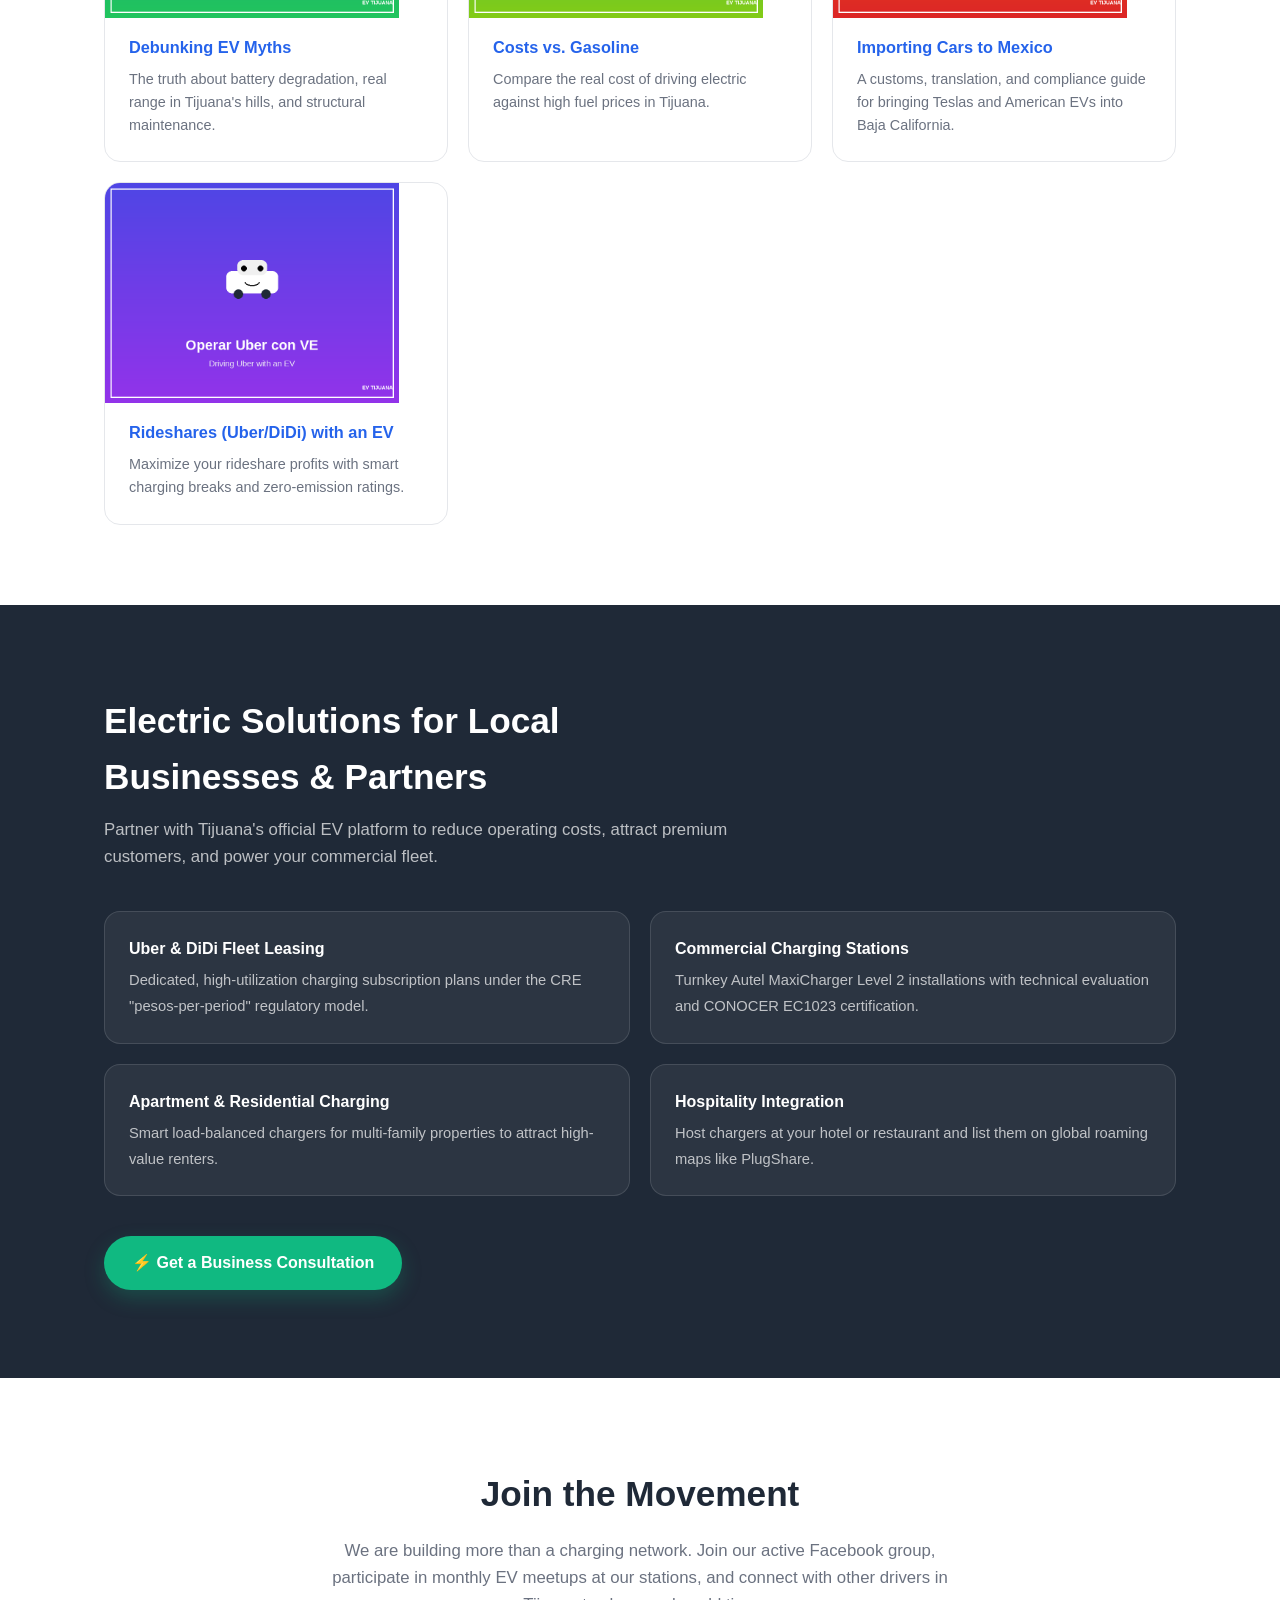
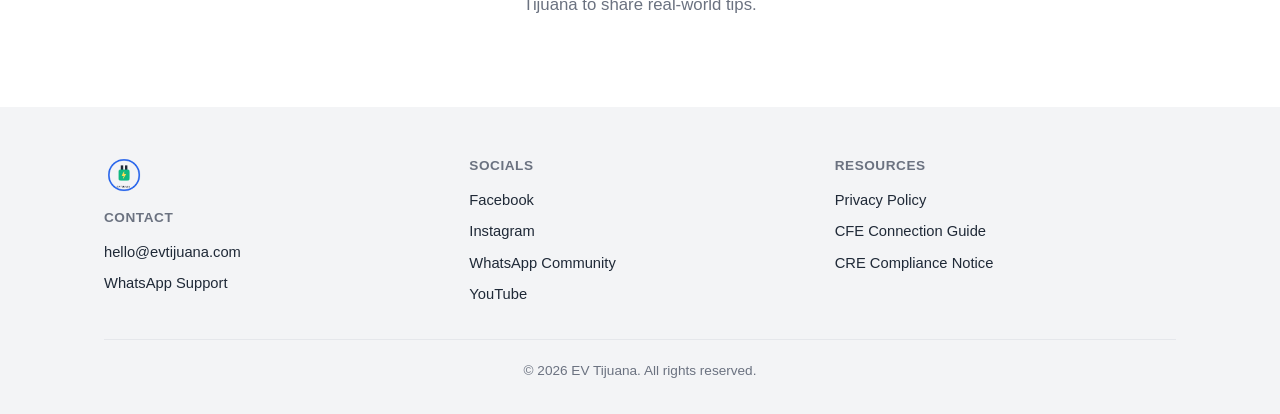
==== commit 32e55565: "Add Rosarito, Tecate, and additional Tijuana charging stations" ====
--- a/en.html
+++ b/en.html
@@ -168,12 +168,101 @@
           <li><strong>Hours</strong> Check the dealership's business hours</li>
         </ul>
       </div>
+      <div class="station-card">
+        <div class="station-card-head">
+          <h3>Farmacia Roma</h3>
+          <span class="station-tag">Rosarito</span>
+        </div>
+        <div class="speed-badge speed-badge--unknown">❔ Speed not confirmed</div>
+        <div class="station-meta">🏪 Pharmacy</div>
+        <ul class="charger-facts">
+          <li><strong>Location</strong> Blvd. Popotla 26, 22713</li>
+        </ul>
+        <p class="station-tip">💡 Reported by the community via Electromaps — help us confirm connector type and hours.</p>
+      </div>
+      <div class="station-card">
+        <div class="station-card-head">
+          <h3>Asao Restaurant Tecate</h3>
+          <span class="station-tag">Tecate</span>
+        </div>
+        <div class="speed-badge speed-badge--unknown">❔ Speed not confirmed</div>
+        <div class="station-meta">🍽️ Restaurant</div>
+        <ul class="charger-facts">
+          <li><strong>Location</strong> Río Yaqui 798, 21420</li>
+        </ul>
+        <p class="station-tip">💡 Reported by the community via Electromaps — help us confirm connector type and hours.</p>
+      </div>
+      <div class="station-card">
+        <div class="station-card-head">
+          <h3>Tijuana Marriott</h3>
+          <span class="station-tag">Tijuana</span>
+        </div>
+        <div class="speed-badge speed-badge--unknown">❔ Speed not confirmed</div>
+        <div class="station-meta">🏨 Hotel</div>
+        <ul class="charger-facts">
+          <li><strong>Location</strong> Blvd. Agua Caliente 3567, 22044</li>
+        </ul>
+      </div>
+      <div class="station-card">
+        <div class="station-card-head">
+          <h3>Gamma by Fiesta Inn Tijuana</h3>
+          <span class="station-tag">Tijuana</span>
+        </div>
+        <div class="speed-badge speed-badge--unknown">❔ Speed not confirmed</div>
+        <div class="station-meta">🏨 Hotel</div>
+        <ul class="charger-facts">
+          <li><strong>Location</strong> Blvd. Alberto Limón Padilla, 22430</li>
+        </ul>
+      </div>
+      <div class="station-card">
+        <div class="station-card-head">
+          <h3>Fiesta Inn Tijuana Otay Aeropuerto</h3>
+          <span class="station-tag">Tijuana</span>
+        </div>
+        <div class="speed-badge speed-badge--unknown">❔ Speed not confirmed</div>
+        <div class="station-meta">🏨 Hotel</div>
+        <ul class="charger-facts">
+          <li><strong>Location</strong> Blvd. Lázaro Cárdenas, 22425</li>
+        </ul>
+      </div>
+      <div class="station-card">
+        <div class="station-card-head">
+          <h3>Nissan Tijuana Insurgentes</h3>
+          <span class="station-tag">Tijuana</span>
+        </div>
+        <div class="speed-badge speed-badge--unknown">❔ Speed not confirmed</div>
+        <div class="station-meta">🚗 Dealership</div>
+        <ul class="charger-facts">
+          <li><strong>Location</strong> Av. de los Insurgentes 20, 22226</li>
+        </ul>
+      </div>
+      <div class="station-card">
+        <div class="station-card-head">
+          <h3>Fudura BV</h3>
+          <span class="station-tag">Tijuana</span>
+        </div>
+        <div class="speed-badge speed-badge--unknown">❔ Speed not confirmed</div>
+        <div class="station-meta">🔌 Street-level charging</div>
+        <ul class="charger-facts">
+          <li><strong>Location</strong> Blvd. Gral. Rodolfo Sánchez Taboada 9250, 22010</li>
+        </ul>
+      </div>
       <div class="station-card station-card-empty">
         <div class="station-empty-icon">📍</div>
         <h3>Know another station?</h3>
         <p>This directory grows with community reports. If you know a station in Tijuana, Rosarito, Tecate, Ensenada, or Mexicali, help us add it.</p>
         <a href="mailto:hello@evtijuana.com?subject=New%20charging%20station&body=Station%20name%3A%0ACity%3A%0AFull%20address%3A%0AConnector%20type%3A%0AComments%3A" class="btn btn-outline">📣 Report a Station</a>
       </div>
+    </div>
+
+    <div class="charger-card">
+      <h3>Regional Context</h3>
+      <ul class="charger-facts">
+        <li><strong>Coverage</strong> Baja California has approx. 200 charging points installed by the state government and the private sector (El Imparcial, 2024).</li>
+        <li><strong>Expansion</strong> VEMO has installed new chargers in Otay and other areas of Baja California and Baja California Sur.</li>
+        <li><strong>Connectors</strong> Many stations in community directories (Electromaps, PlugShare) are Tesla Destination chargers — non-Tesla EVs may need an adapter.</li>
+      </ul>
+      <p class="station-tip">💡 This data comes from community directories (Electromaps, PlugShare) and may be incomplete or outdated — help us verify it!</p>
     </div>
 
     <div class="charger-card">
--- a/style.css
+++ b/style.css
@@ -59,12 +59,25 @@
   gap: 8px;
 }
 
+.brand-logo {
+  width: 32px;
+  height: 32px;
+  display: inline-block;
+}
+
 .brand-dot {
   width: 10px;
   height: 10px;
   border-radius: 50%;
   background: var(--green);
   display: inline-block;
+}
+
+.footer-logo {
+  width: 40px;
+  height: 40px;
+  display: block;
+  margin-bottom: 12px;
 }
 
 .nav-links {
@@ -451,12 +464,21 @@
   border: 1px solid var(--gray-200);
   border-radius: 16px;
   padding: 24px;
+  overflow: hidden;
   transition: box-shadow 0.15s ease, transform 0.15s ease;
 }
 
 .resource-card:hover {
   box-shadow: 0 12px 24px rgba(0,0,0,0.06);
   transform: translateY(-2px);
+}
+
+.resource-card-img {
+  display: block;
+  width: calc(100% + 48px);
+  margin: -24px -24px 16px;
+  aspect-ratio: 4 / 3;
+  object-fit: cover;
 }
 
 .resource-card h3 {
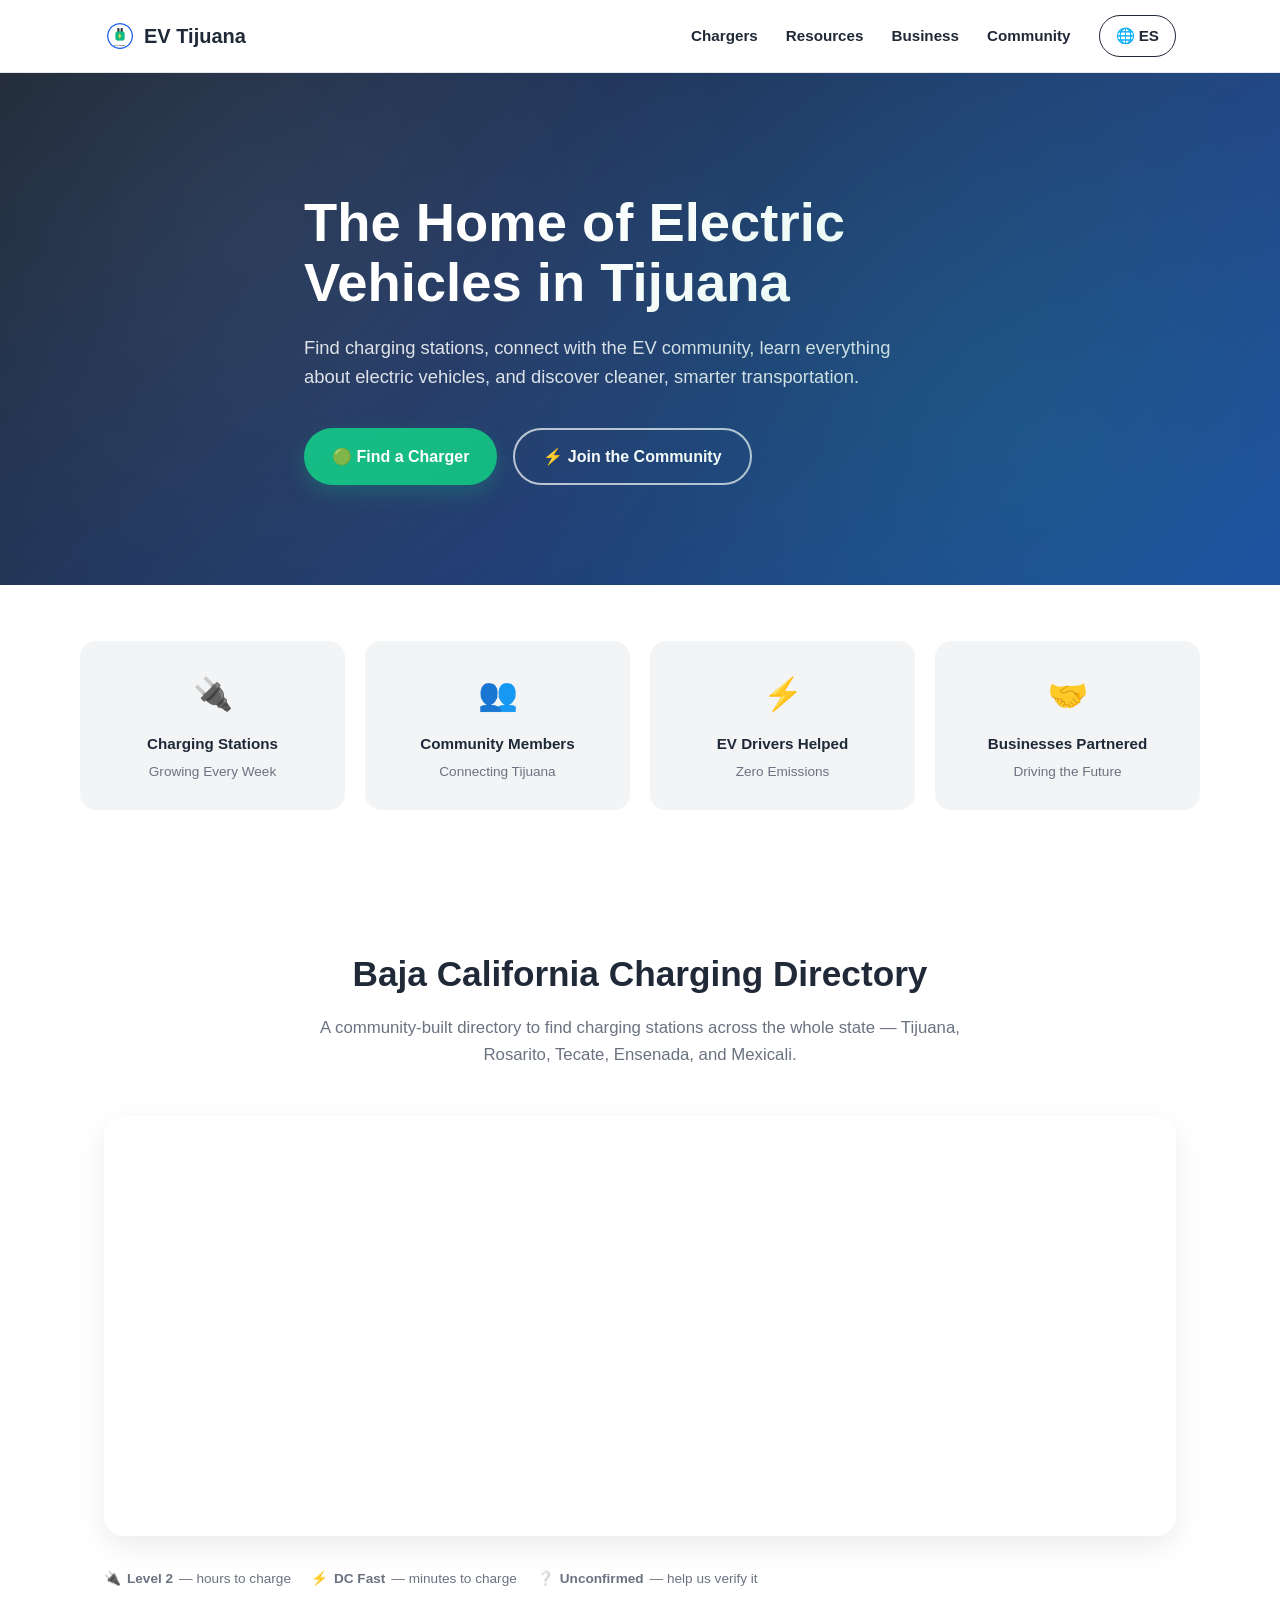
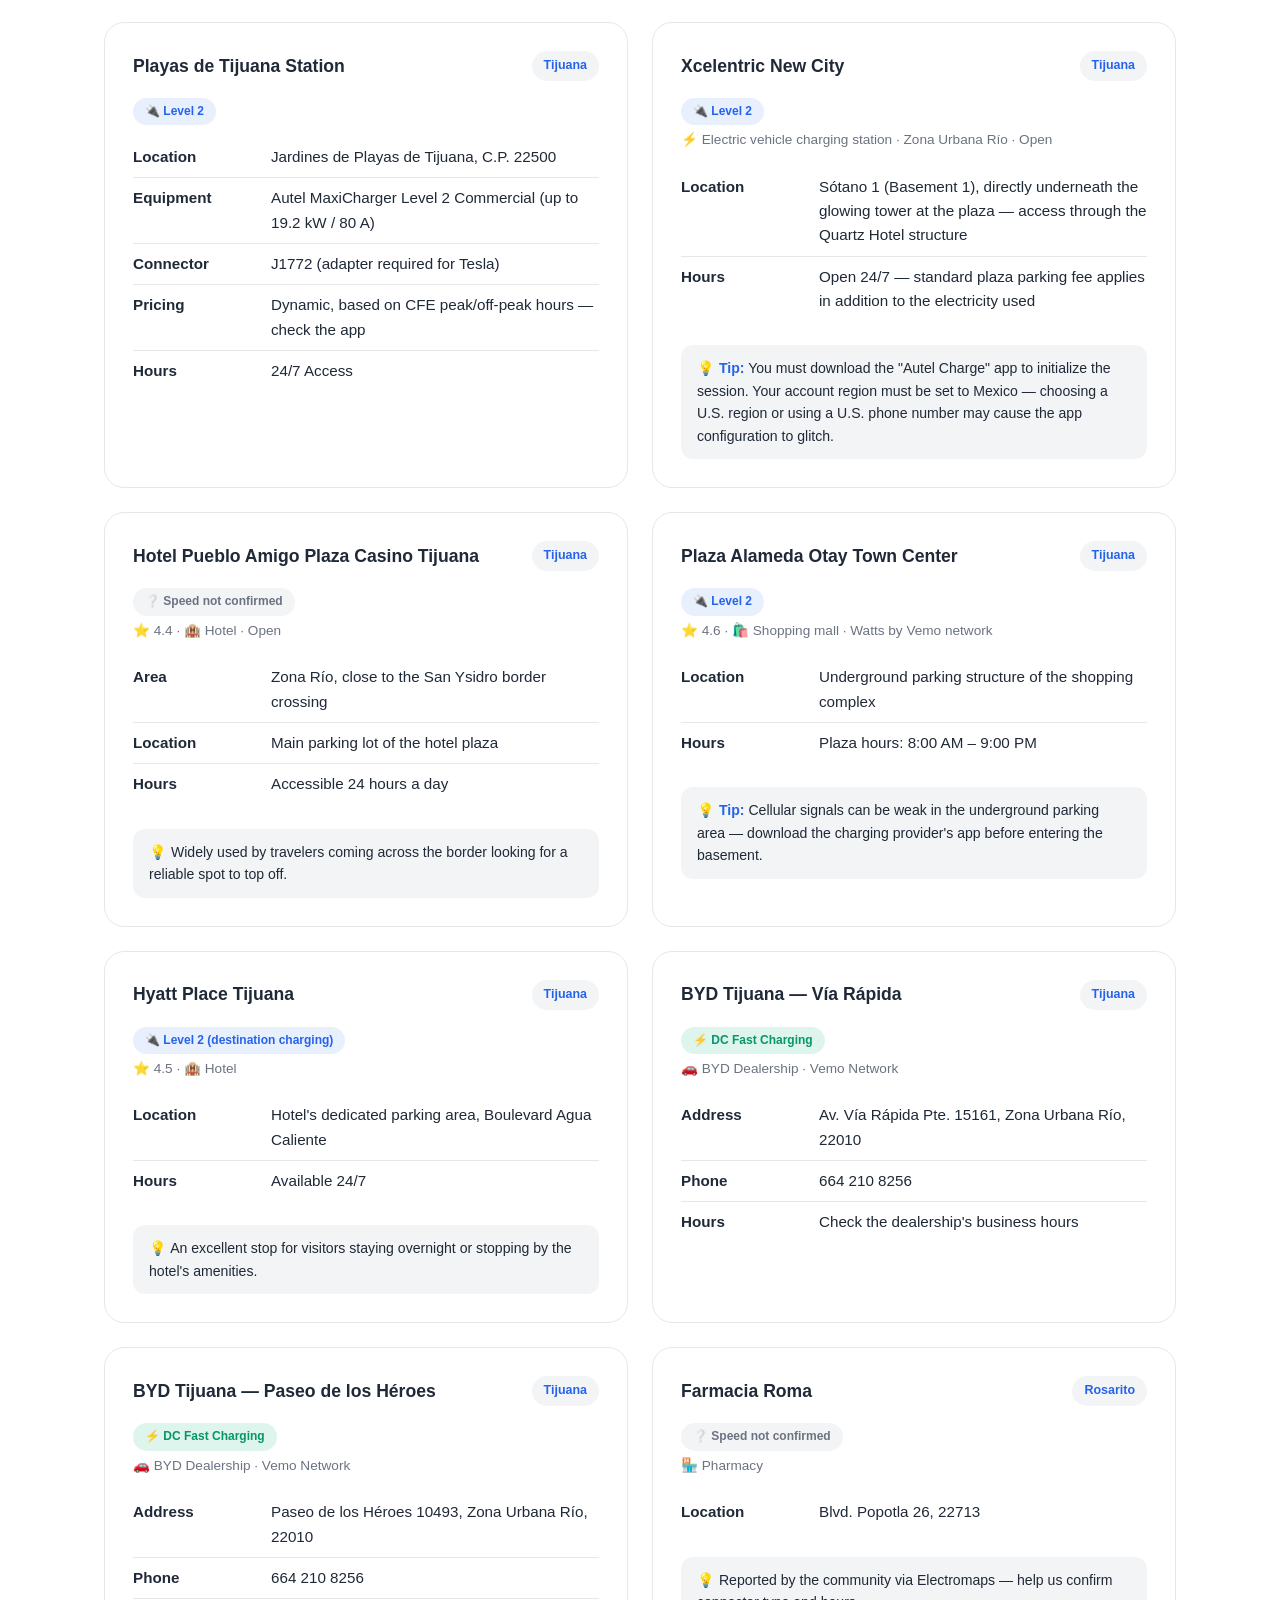
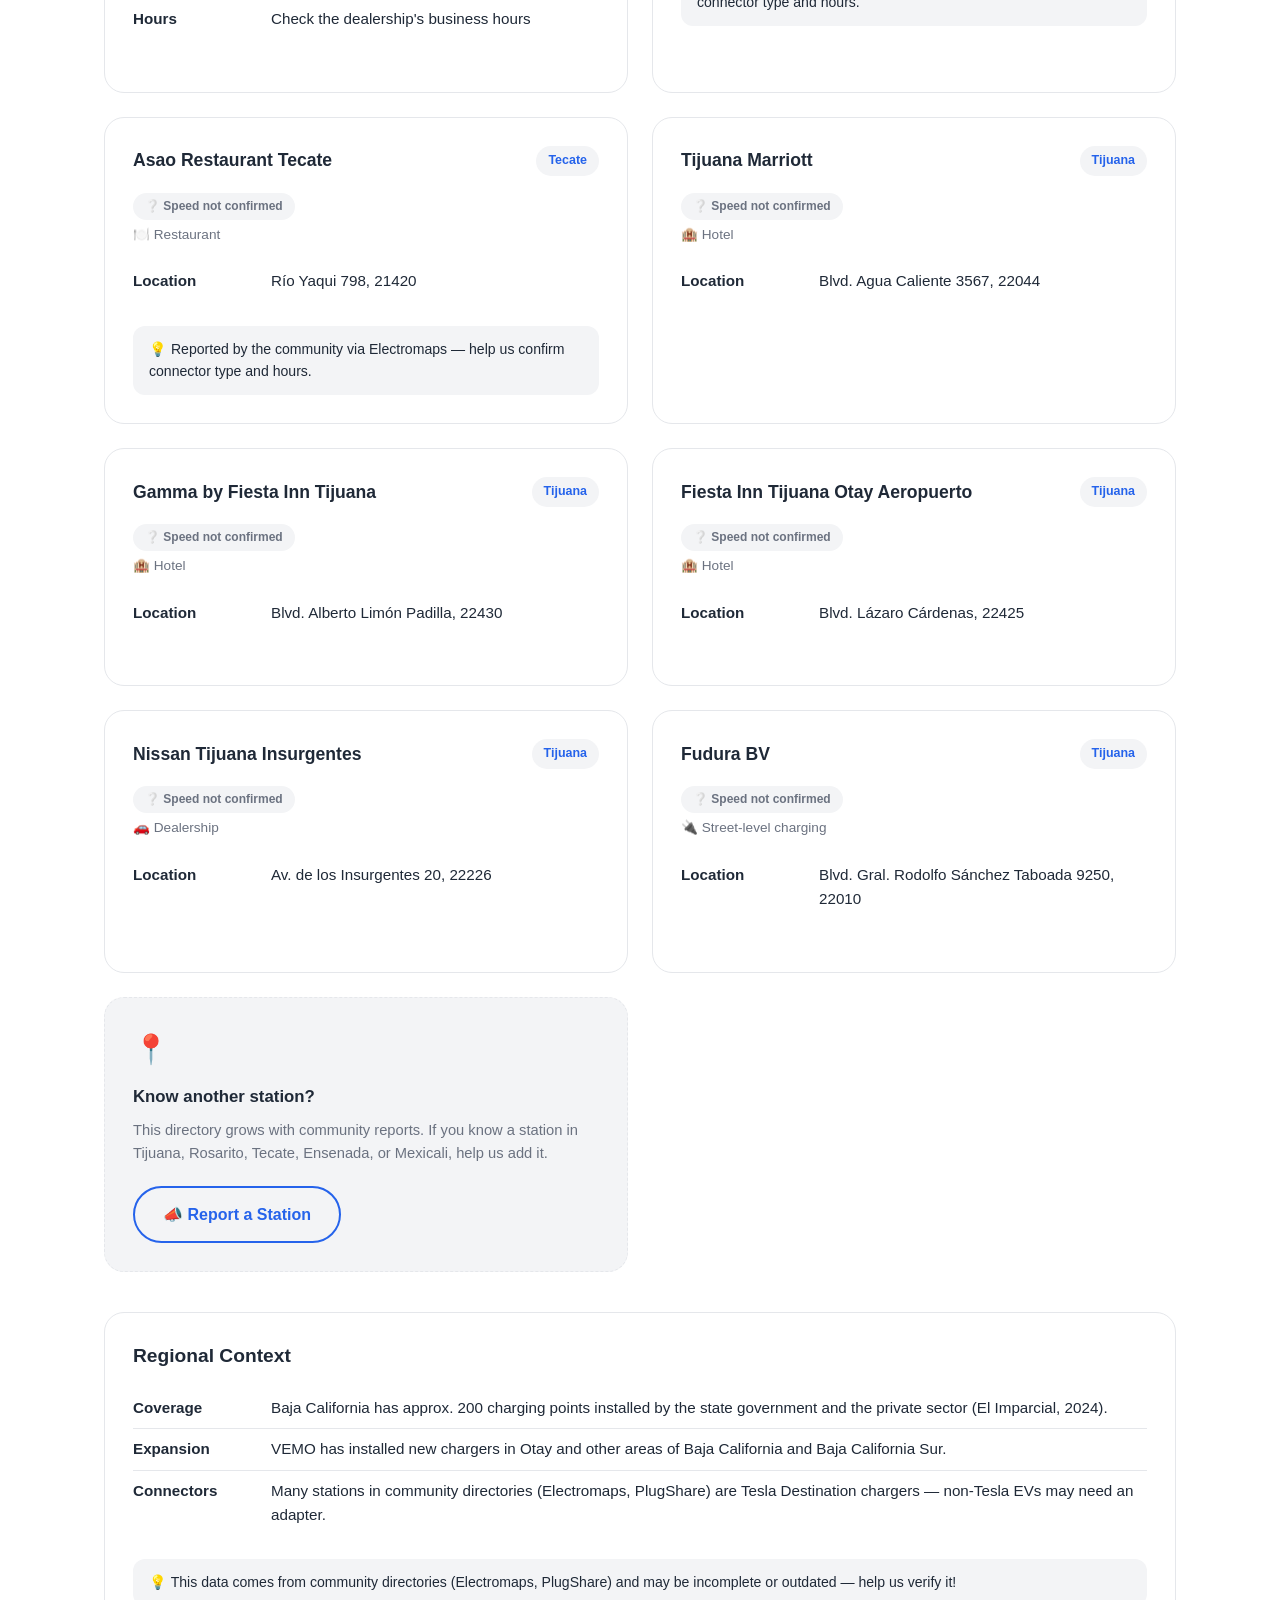
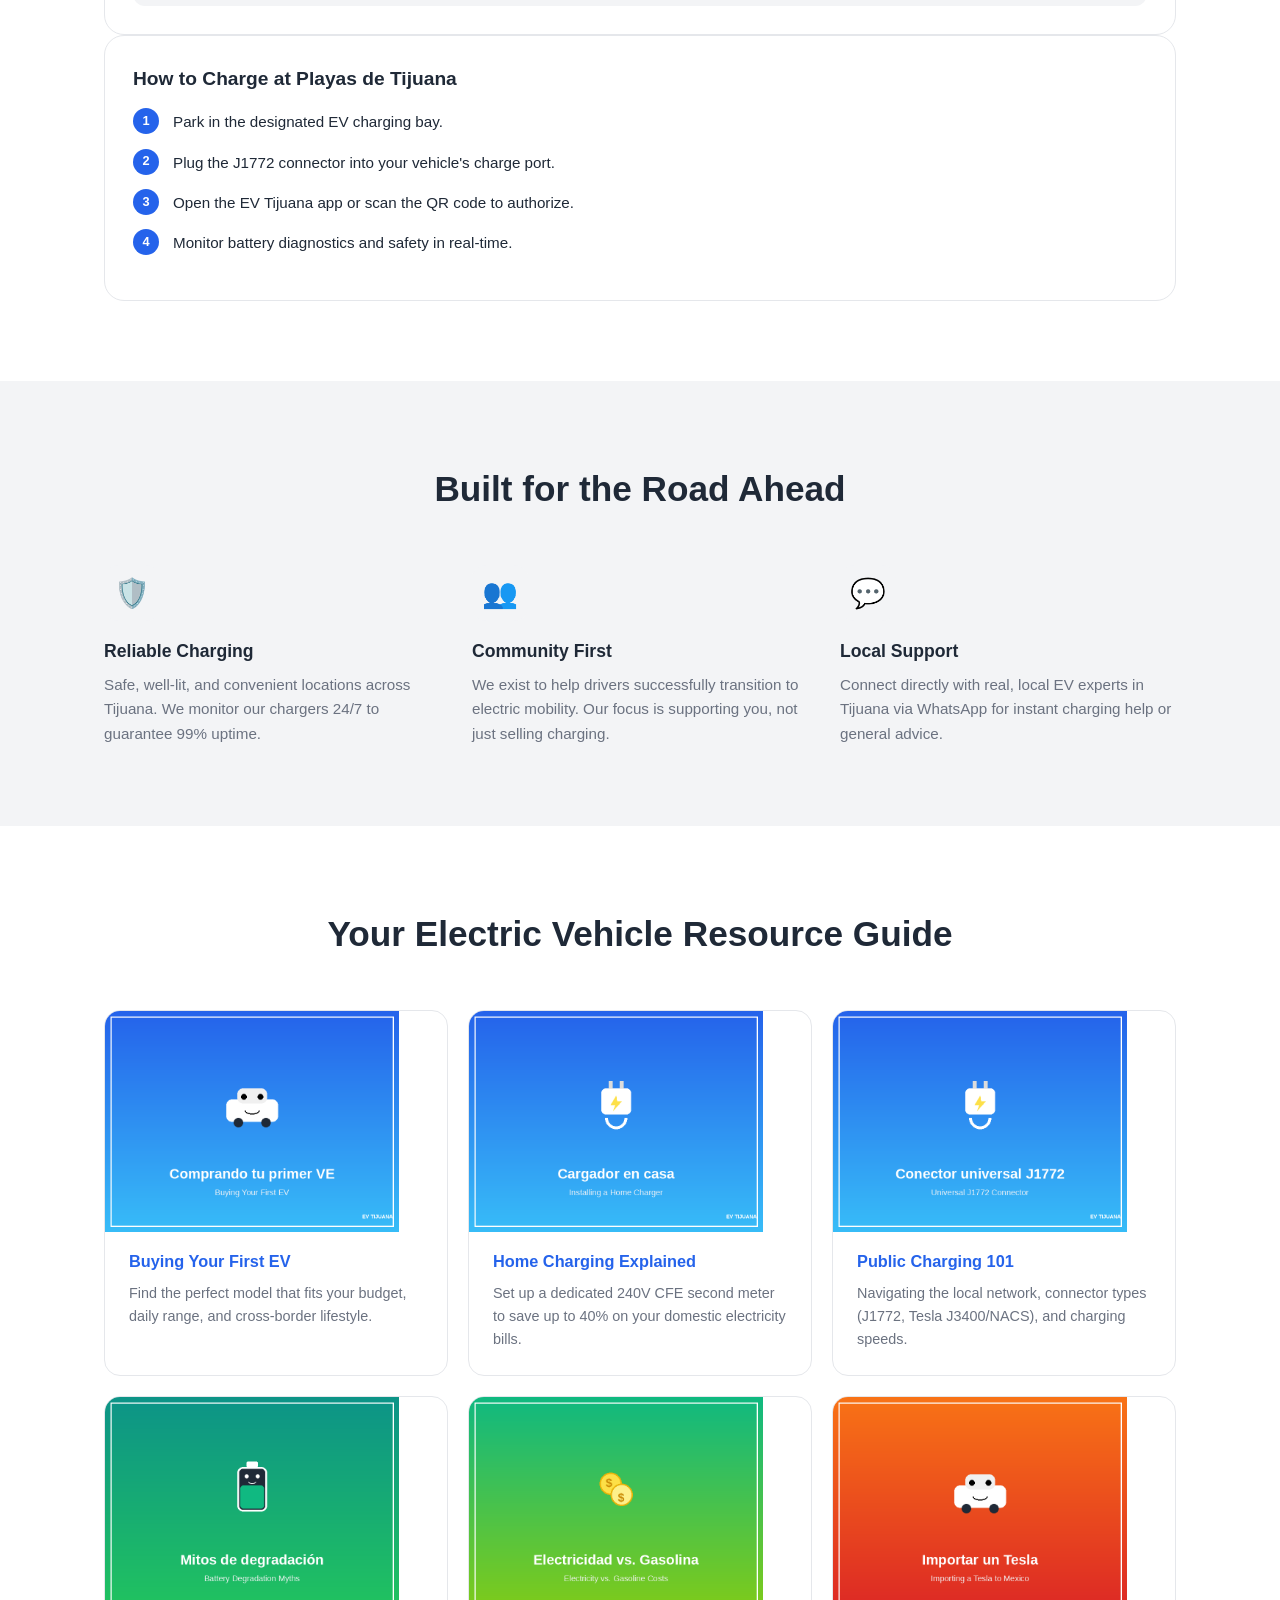
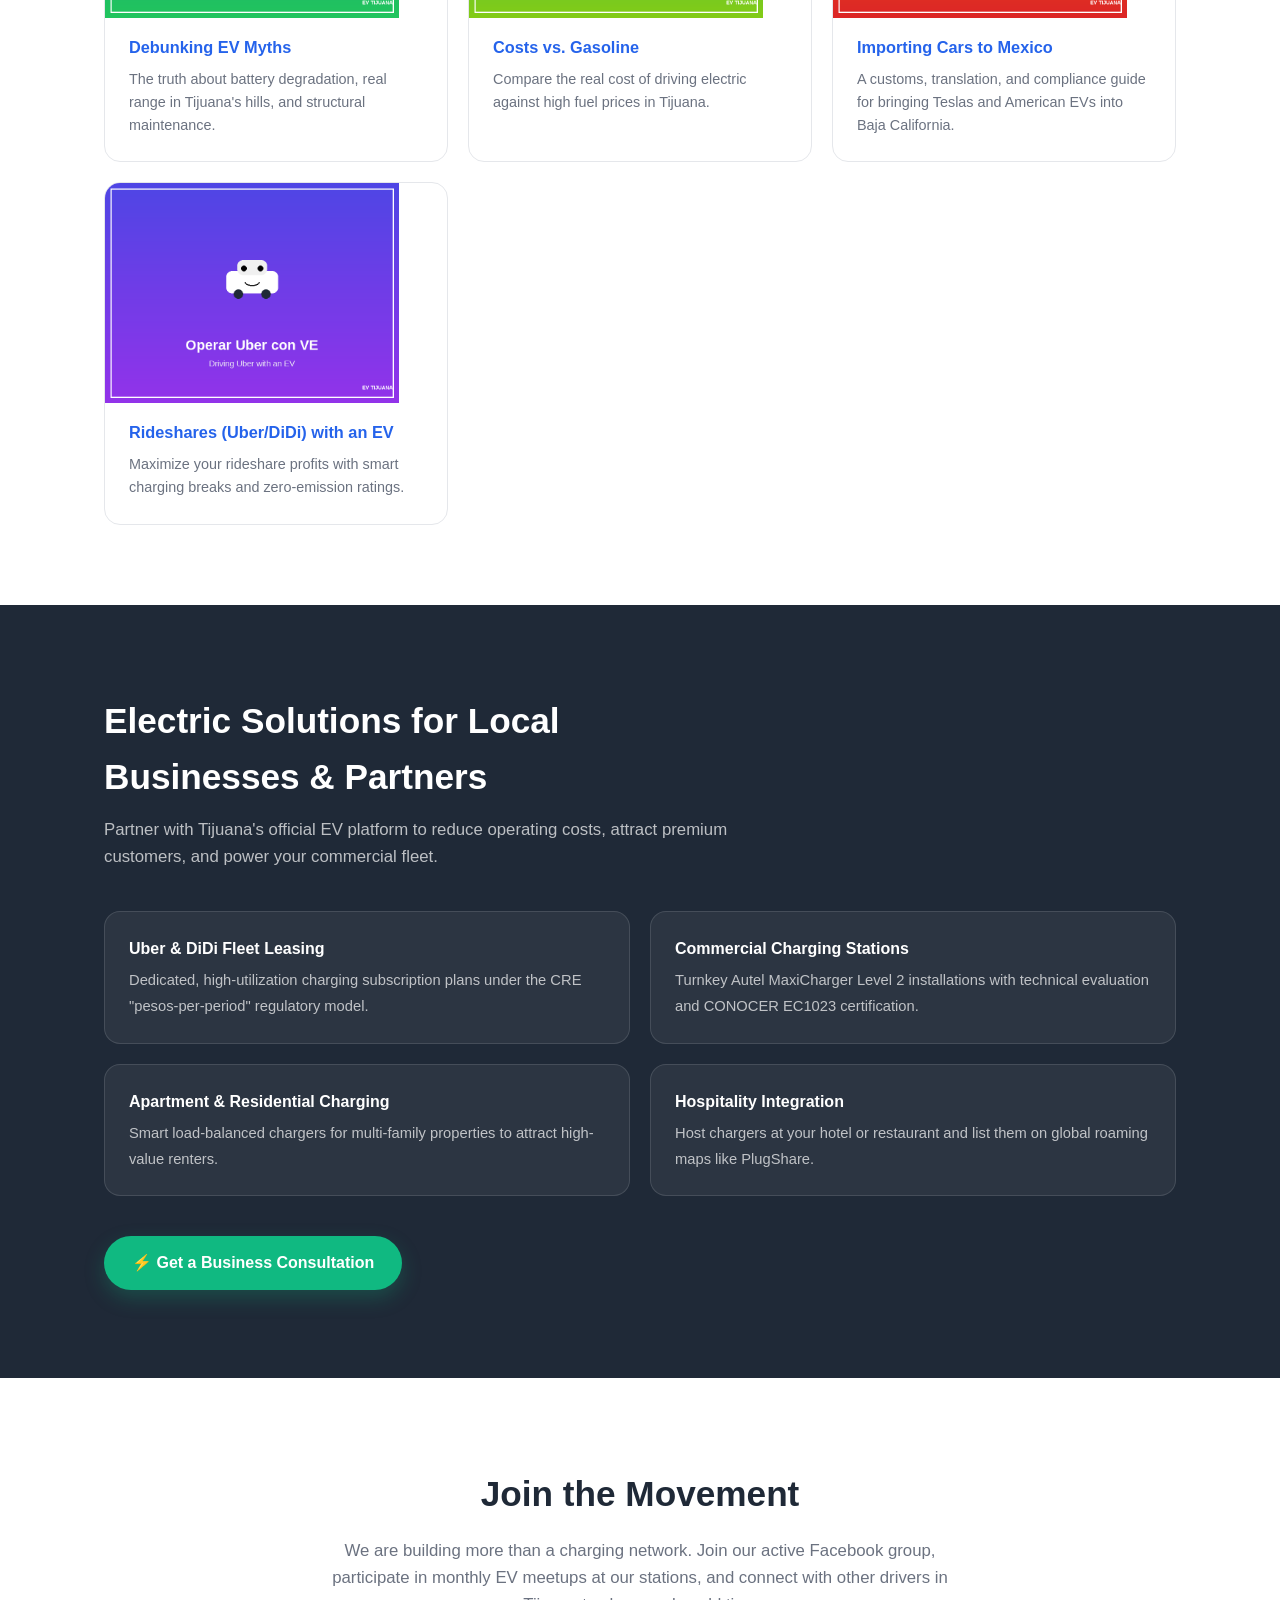
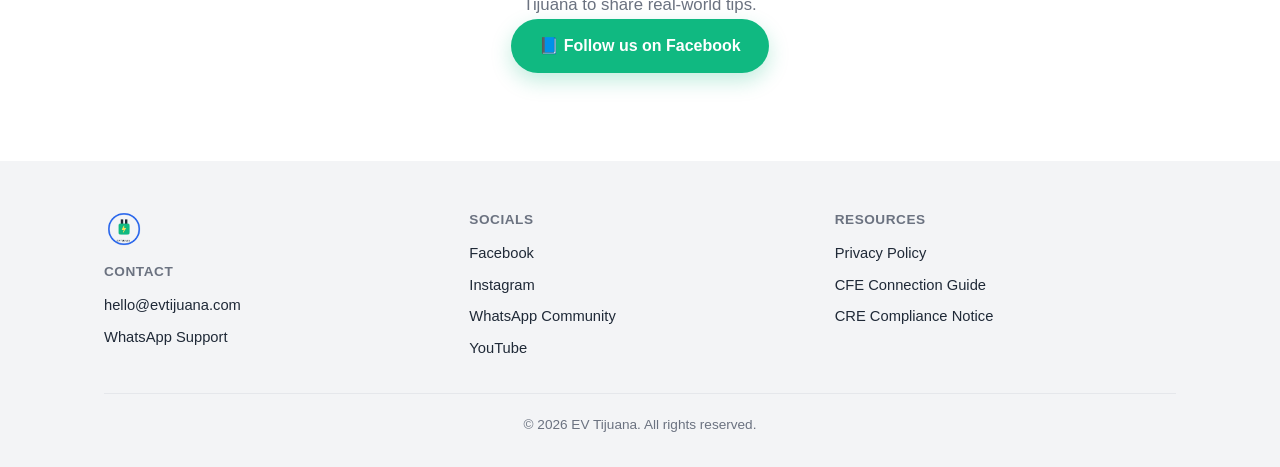
==== commit f598e958: "make changes" ====
--- a/en.html
+++ b/en.html
@@ -379,6 +379,7 @@
   <div class="container">
     <h2>Join the Movement</h2>
     <p>We are building more than a charging network. Join our active Facebook group, participate in monthly EV meetups at our stations, and connect with other drivers in Tijuana to share real-world tips.</p>
+    <a href="https://www.facebook.com/profile.php?id=61591820469625" target="_blank" rel="noopener" class="btn btn-primary">📘 Follow us on Facebook</a>
   </div>
 </section>
 
@@ -393,7 +394,7 @@
       </div>
       <div class="footer-col">
         <h4>Socials</h4>
-        <a href="#">Facebook</a>
+        <a href="https://www.facebook.com/profile.php?id=61591820469625" target="_blank" rel="noopener">Facebook</a>
         <a href="#">Instagram</a>
         <a href="#">WhatsApp Community</a>
         <a href="#">YouTube</a>
